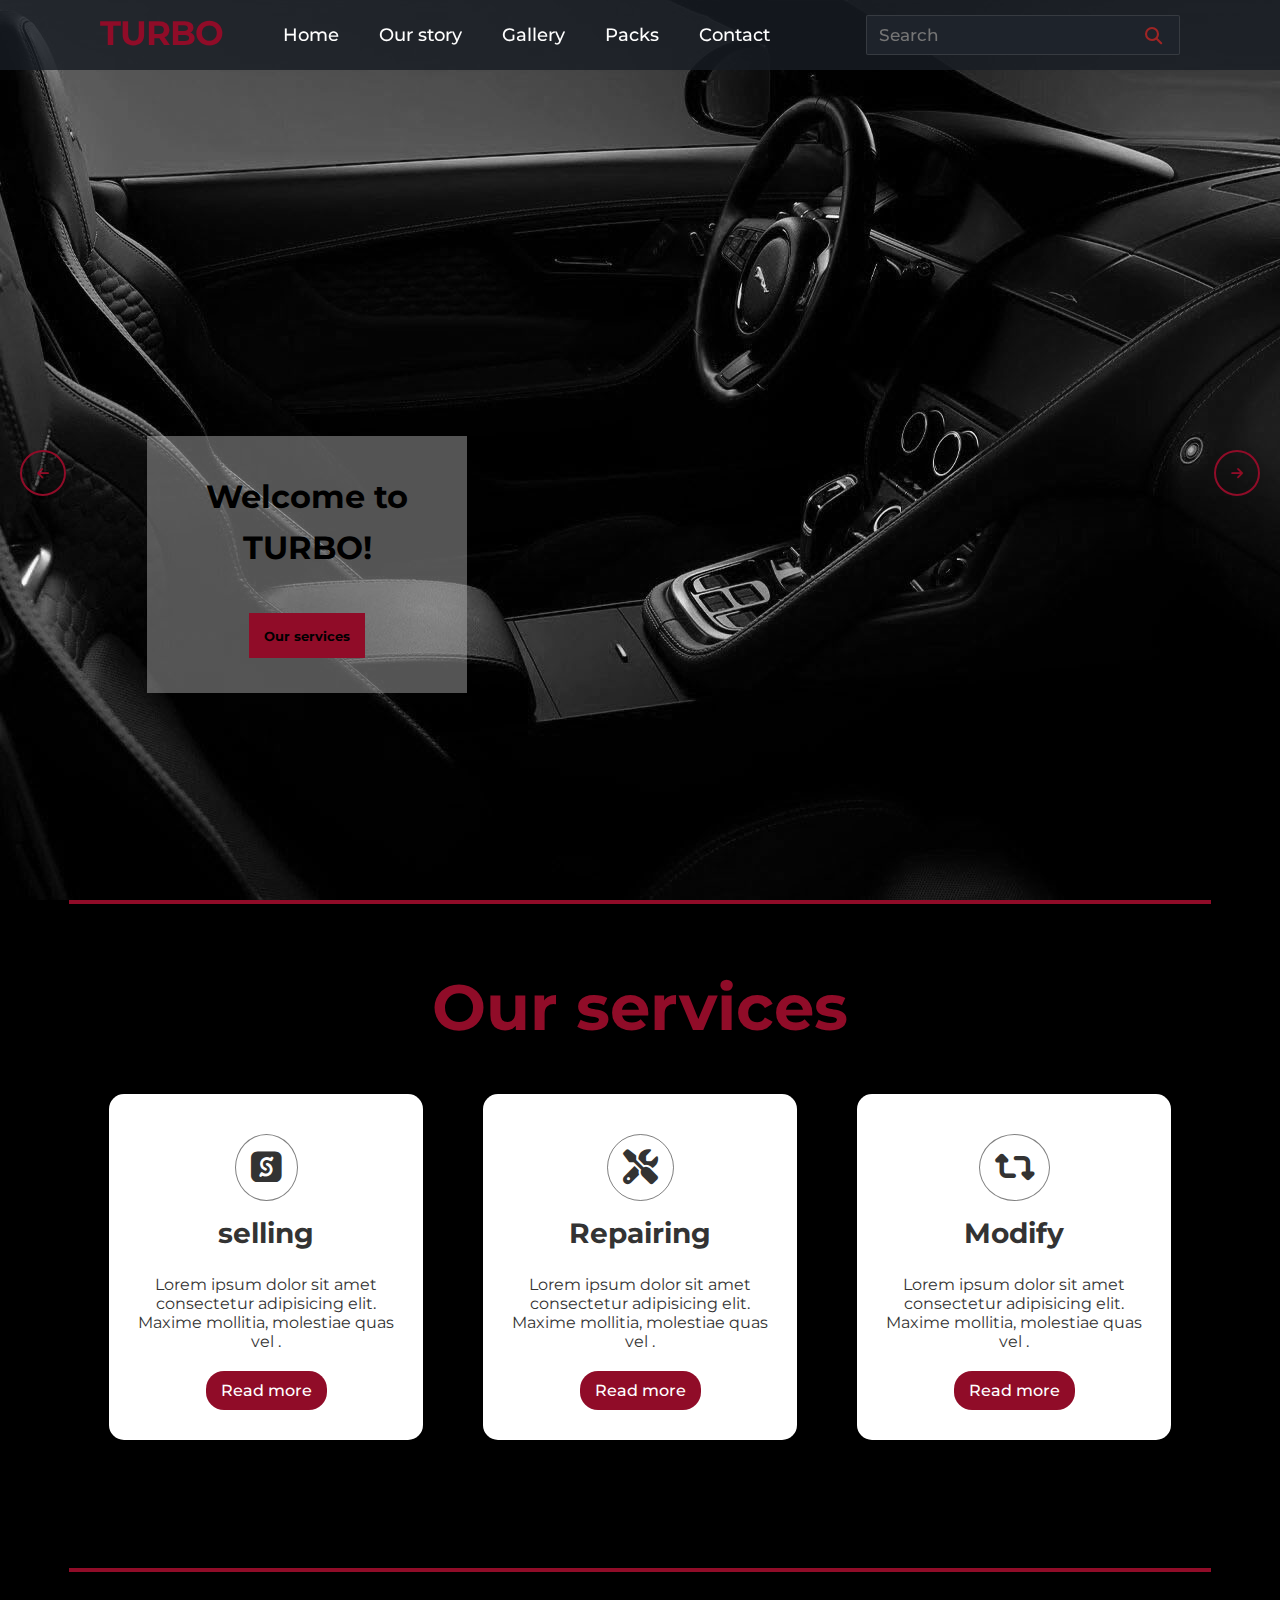
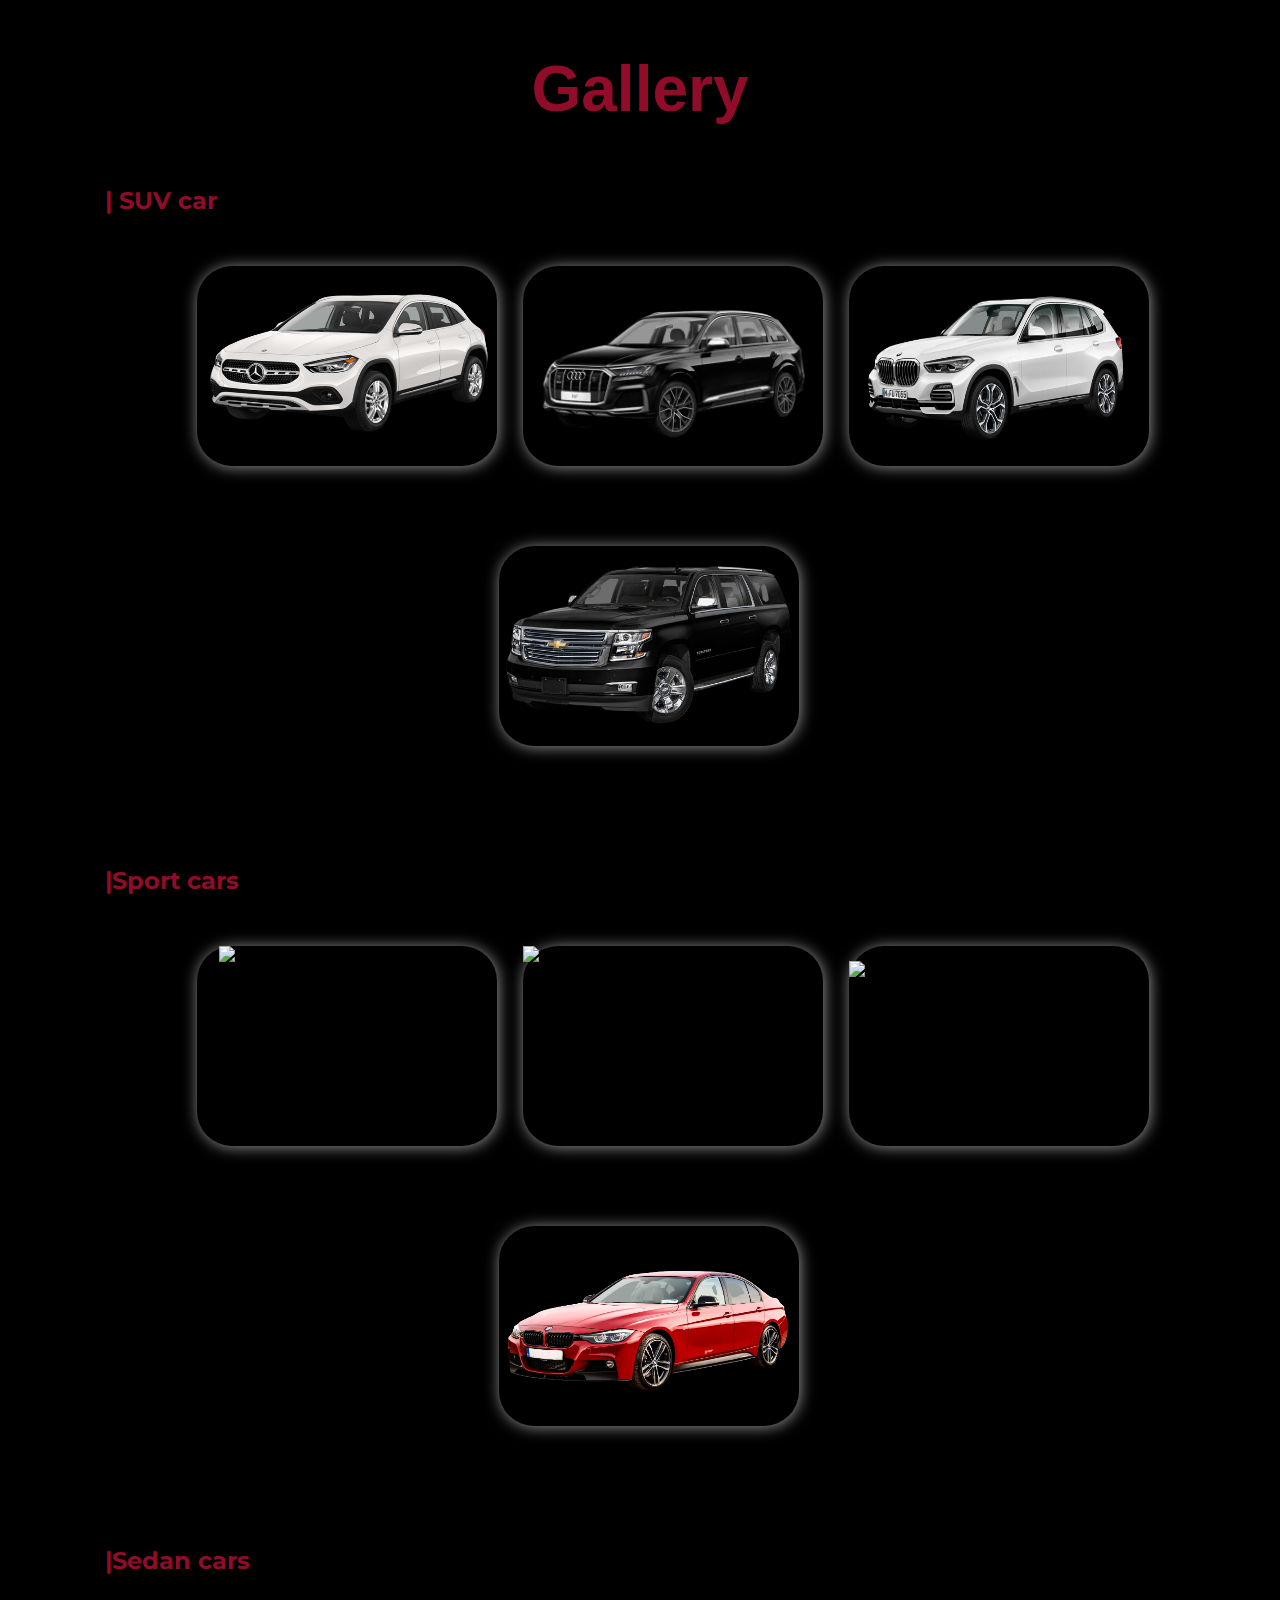
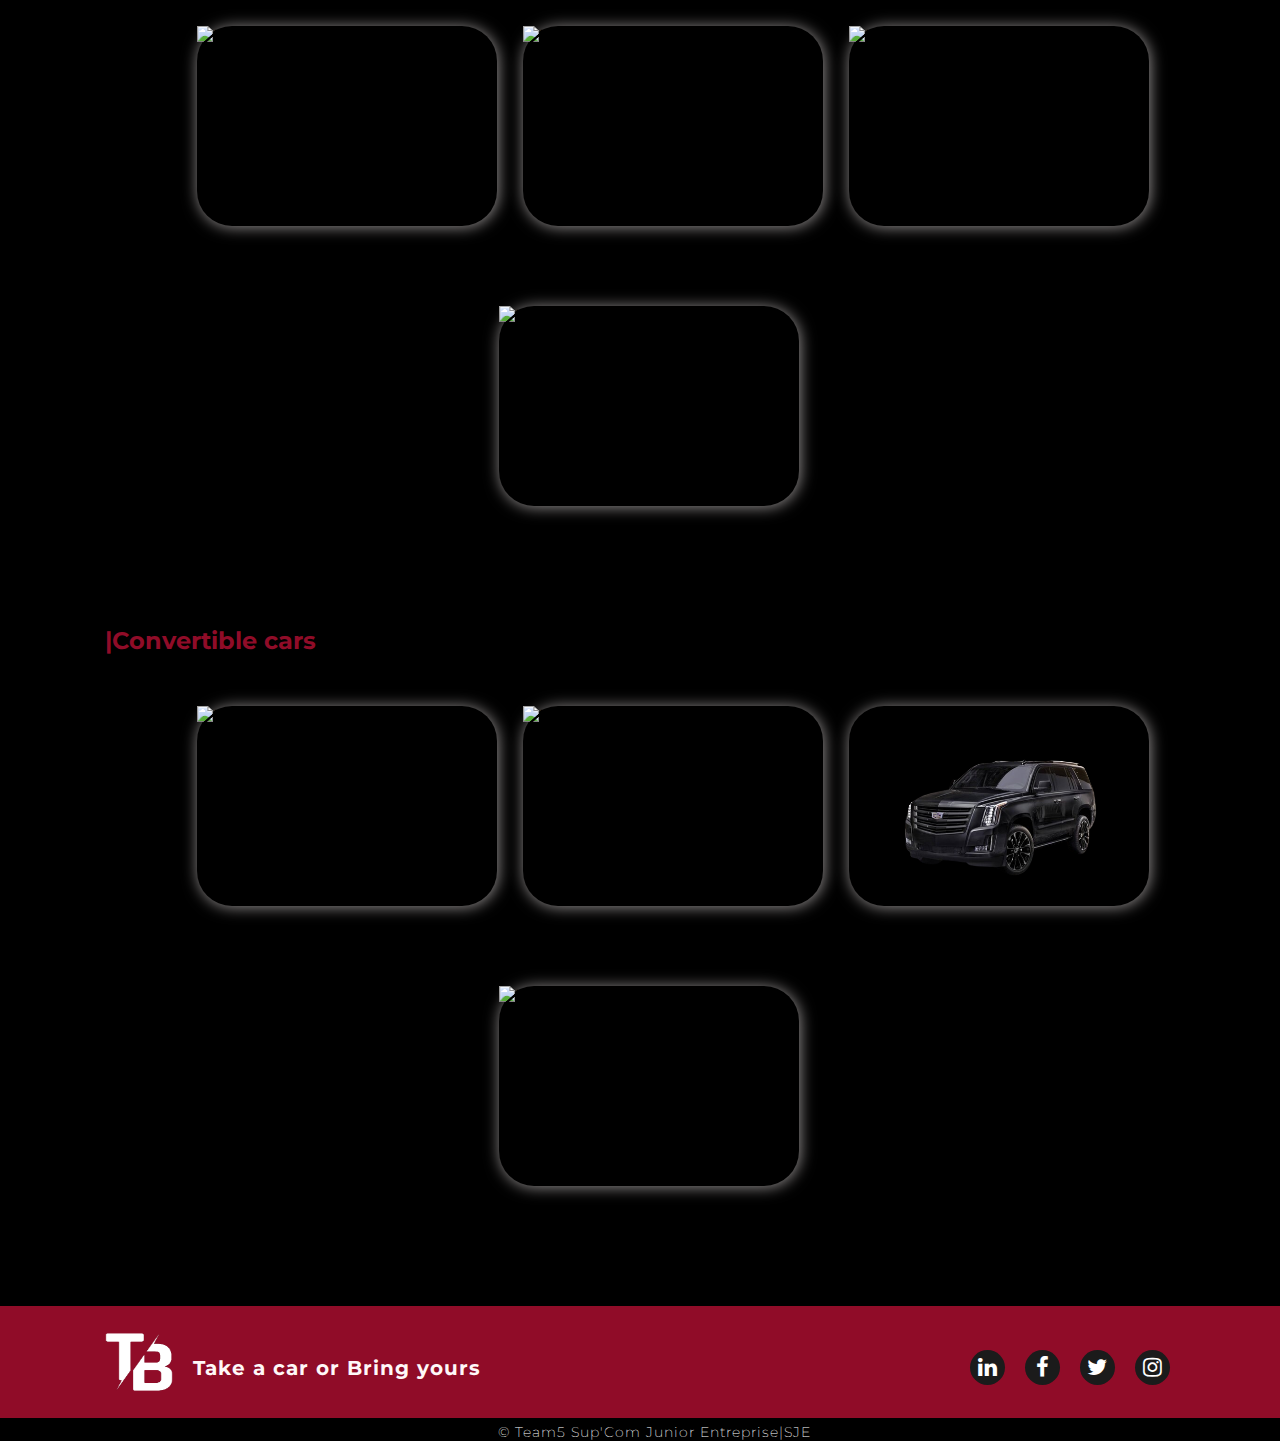
==== index.html @ 3821baed "retouches-design" ====
<!DOCTYPE html>
<html lang="en">

<head>
    <meta http-equiv="Content-Type" content="text/html; charset=windows-1252">
    <meta name="viewport" content="width=device-width, initial-scale=1.0">
    <title>TURBO</title>
    <link rel="stylesheet" href="https://cdnjs.cloudflare.com/ajax/libs/font-awesome/5.15.3/css/all.min.css">
    <link rel="stylesheet" href="assets/css/style.css">
    <link rel="stylesheet" href="//cdnjs.cloudflare.com/ajax/libs/font-awesome/6.2.1/css/all.min.css">
    <link rel="stylesheet" href="https://maxcdn.bootstrapcdn.com/font-awesome/4.5.0/css/font-awesome.min.css">
</head>

<body>
    <!-- navbar -->
    <header>
        <nav>
            <div class="menu-icon">
                <span class="fas fa-bars"></span>
            </div>
            <div class="logo">
                <h3>TURBO</h3>
            </div>
            <div class="nav-items active">
                <li><a href="#home">Home</a></li>
                <li><a href="./ourstory.html">Our story</a></li>
                <li><a href="#gallery">Gallery</a></li>
                <li><a href="./PricingPlans.html" target="_blank">Packs</a></li>
                <li><a href="./CONTACT.html" target="_blank">Contact</a></li>

            </div>
            <div class="search-icon hide">
                <span class="fas fa-search" ></span>
            </div>
            <div class="cancel-icon show">
                <span class="fas fa-times"></span>
            </div>
            <form action="file:///home/firas/Downloads/index%20(1).html#">
                <input type="search" class="search-data" placeholder="Search" required="">
                <button type="submit" class="fas fa-search"></button>
            </form>
        </nav>
    </header>
    <main>
        <!--  home page -->
        <section id="home">
            <div class="slider">
                <div class="slide current">
                    <div class="content">
                        <h1>Welcome to TURBO!</h1>
                        <button type="text" class="our-services">Our services</button>
                    </div>
                </div>

                <div class="slide current">
                    <div class="content">
                        <h1>Welcome to TURBO!</h1>
                        <button type="text" class="our-services">Our services</button>
                    </div>
                </div>
                <div class="slide current">
                    <div class="content">
                        <h1>Welcome to TURBO!</h1>
                        <button type="text" class="our-services">Our services</button>
                    </div>
                </div>
                <div class="slide current">
                    <div class="content">
                        <h1>Welcome to TURBO!</h1>
                        <a href="#our-services"><button type="text" class="our-services">Our services</button></a>
                    </div>
                </div>
            </div>
            <div class="buttons">
                <button id="prev"><i class="fas fa-arrow-left"></i></button>
                <button id="next"><i class="fas fa-arrow-right"></i></button>
            </div>
        </section>
        <hr>

        <!--------services--------->
        <section id="our-services">
            <div class="container">
                <h1 class="title-service">Our services</h1>
                <div class="content">
                    <div class="cards2">
                        <div class="card2">
                            <div class="box">
                                <i class="fa-brands fa-sellcast"></i>
                                <h2>selling</h2>
                                <p>Lorem ipsum dolor sit amet consectetur adipisicing elit. Maxime mollitia,
                                    molestiae quas vel .</p>
                                <a href="#">Read more</a>
                            </div>

                        </div>
                        <div class="card2">
                            <div class="box">
                                <i class="fa-solid fa-screwdriver-wrench"></i>
                                <h2>Repairing</h2>
                                <p>Lorem ipsum dolor sit amet consectetur adipisicing elit. Maxime mollitia,
                                    molestiae quas vel .</p>
                                <a href="#">Read more</a>
                            </div>

                        </div>

                        <div class="card2">
                            <div class="box">
                                <i class="fa-solid fa-retweet"></i>
                                <h2>Modify</h2>
                                <p>Lorem ipsum dolor sit amet consectetur adipisicing elit. Maxime mollitia,
                                    molestiae quas vel .</p>
                                <a href="#">Read more</a>
                            </div>

                        </div>
                    </div>
                </div>
            </div>
        </section>
        <hr>
        <!-- gallery -->
        <section id="gallery">
            <h1 class="title-section">Gallery</h1>
            <div class="type">
                <h2 class="title-type"><span class="ligne">|</span> SUV car</h2>
                <div class="suv">
                    <div class="card" style="margin-right: 0px;" data-aos="fade-up">
                        <figure class="card__thumb">
                            <img src="./assets/img/voiture2.png" alt="Picture by Kyle Cottrell" class="card__image">
                            <figcaption class="card__caption">
                                <h2 class="card__title">VOLVO Amk 200</h2>
                                <p class="card__snippet"> best suv car</p>
                            </figcaption>
                        </figure>
                    </div>
                    <div class="card" style="margin-right: 0px">
                        <figure class="card__thumb">
                            <img src="./assets/img/suvcar2.PNG" alt="Picture by Kyle Cottrell" class="card__image">
                            <figcaption class="card__caption">
                                <h2 class="card__title">NASA Has Found Hundreds Of Potential New Planets</h2>
                                <p class="card__snippet"></p>
                            </figcaption>
                        </figure>
                    </div>
                    <div class="card" style="margin-right: 0px">
                        <figure class="card__thumb">
                            <img src="./assets/img/car5.PNG" alt="Picture by Kyle Cottrell" class="card__image">
                            <figcaption class="card__caption">
                                <h2 class="card__title">NASA Has Found Hundreds Of Potential New Planets</h2>
                                <p class="card__snippet"></p>
                            </figcaption>
                        </figure>
                    </div>
                    <div class="card">
                        <figure class="card__thumb">
                            <img src="./assets/img/suvcar1.PNG" alt="Picture by Kyle Cottrell" class="card__image">
                            <figcaption class="card__caption">
                                <h2 class="card__title">NASA Has Found Hundreds Of Potential New Planets</h2>
                                <p class="card__snippet"></p>
                            </figcaption>
                        </figure>
                    </div>
                </div>
                <h2 class="title-type"><span>|</span>Sport cars</h2>
                <div class="sport">
                    <div class="card" style="margin-right: 0px">
                        <figure class="card__thumb">
                            <img src="./assets/img/sport1.PNG" alt="Picture by Kyle Cottrell" class="card__image" style="    padding-left: 22px;
    width: 320px;">
                            <figcaption class="card__caption1">
                                <h2 class="card__title">NASA Has Found Hundreds Of Potential New Planets</h2>
                                <p class="card__snippet"></p>
                            </figcaption>
                        </figure>
                    </div>
                    <div class="card" style="margin-right: 0px">
                        <figure class="card__thumb">
                            <img src="./assets/img/sport2.PNG" alt="Picture by Kyle Cottrell" class="card__image">
                            <figcaption class="card__caption1">
                                <h2 class="card__title">NASA Has Found Hundreds Of Potential New Planets</h2>
                                <p class="card__snippet"></p>
                            </figcaption>
                        </figure>
                    </div>
                    <div class="card" style="margin-right: 0px">
                        <figure class="card__thumb">
                            <img src="./assets/img/sport3.PNG" alt="Picture by Kyle Cottrell" class="card__image"   style="    HEIGHT: 212px;
    padding-top: 15PX;">
                            <figcaption class="card__caption1">
                                <h2 class="card__title">NASA Has Found Hundreds Of Potential New Planets</h2>
                                <p class="card__snippet"></p>
                            </figcaption>
                        </figure>
                    </div>
                    <div class="card">
                        <figure class="card__thumb">
                            <img src="./assets/img/voiture3.png" alt="Picture by Kyle Cottrell" class="card__image">
                            <figcaption class="card__caption1">
                                <h2 class="card__title">NASA Has Found Hundreds Of Potential New Planets</h2>
                                <p class="card__snippet"></p>
                            </figcaption>
                        </figure>
                    </div>
                </div>
                <h2 class="title-type"><span>|</span>Sedan cars</h2>
                <div class="sedan">
                    <div class="card" style="margin-right: 0px">
                        <figure class="card__thumb">
                            <img src="./assets/img/sedan1.PNG" alt="Picture by Kyle Cottrell" class="card__image">
                            <figcaption class="card__caption2">
                                <h2 class="card__title">NASA Has Found Hundreds Of Potential New Planets</h2>
                                <p class="card__snippet"></p>
                            </figcaption>
                        </figure>
                    </div>
                    <div class="card" style="margin-right: 0px">
                        <figure class="card__thumb">
                            <img src="./assets/img/" alt="Picture by Kyle Cottrell" class="card__image">
                            <figcaption class="card__caption2">
                                <h2 class="card__title">NASA Has Found Hundreds Of Potential New Planets</h2>
                                <p class="card__snippet"></p>
                            </figcaption>
                        </figure>
                    </div>

                    <div class="card" style="margin-right: 0px">
                        <figure class="card__thumb">
                            <img src="./assets/img/" alt="Picture by Kyle Cottrell" class="card__image">
                            <figcaption class="card__caption2">
                                <h2 class="card__title">NASA Has Found Hundreds Of Potential New Planets</h2>
                                <p class="card__snippet"></p>
                            </figcaption>
                        </figure>
                    </div>
                    <div class="card">
                        <figure class="card__thumb">
                            <img src="voiture3.png" alt="Picture by Kyle Cottrell" class="card__image">
                            <figcaption class="card__caption2">
                                <h2 class="card__title">NASA Has Found Hundreds Of Potential New Planets</h2>
                                <p class="card__snippet"></p>
                            </figcaption>
                        </figure>
                    </div>
                </div>
                <h2 class="title-type"><span>|</span>Convertible cars</h2>
                <div class="Convertible">
                    <div class="card" style="margin-right: 0px">
                        <figure class="card__thumb">
                            <img src="iris.webp" alt="Picture by Kyle Cottrell" class="card__image">
                            <figcaption class="card__caption3">
                                <h2 class="card__title">NASA Has Found Hundreds Of Potential New Planets</h2>
                                <p class="card__snippet"></p>
                            </figcaption>
                        </figure>
                    </div>
                    <div class="card" style="margin-right: 0px">
                        <figure class="card__thumb">
                            <img src="voiture1.png" alt="Picture by Kyle Cottrell" class="card__image">
                            <figcaption class="card__caption3">
                                <h2 class="card__title">NASA Has Found Hundreds Of Potential New Planets</h2>
                                <p class="card__snippet"></p>
                            </figcaption>
                        </figure>
                    </div>
                    <div class="card" style="margin-right: 0px">
                        <figure class="card__thumb">
                            <img src="voiture2.png" alt="Picture by Kyle Cottrell" class="card__image">
                            <figcaption class="card__caption3">
                                <h2 class="card__title">NASA Has Found Hundreds Of Potential New Planets</h2>
                                <p class="card__snippet"></p>
                            </figcaption>
                        </figure>
                    </div>
                    <div class="card">
                        <figure class="card__thunmb">
                            <img src="voiture3.png" alt="Picture by Kyle Cottrell" class="card__image">
                            <figcaption class="card__caption3">
                                <h2 class="card__title">NASA Has Found Hundreds Of Potential New Planets</h2>
                                <p class="card__snippet"></p>
                            </figcaption>
                        </figure>
                    </div>
                </div>
            </div>
        </section>
        <footer>
            <div class="contact-container">
                <div class="identity">
                    <img src="./assets/img/logo.png">
                    <h5 class="slogon">Take a car or Bring yours</h5>
                </div>
                <div class="social-media">
                    <div class="icon">
                        <a href="" target="_blank" class="contact-icon">
                            <i class="fa fa-linkedin"></i></a>
                    </div>
                    <div class="icon">
                        <a href="#" target="_blank" class="contact-icon">
                            <i class="fa fa-facebook"></i></a>
                    </div>
                    <div class="icon">
                        <a href="#" target="_blank" class="contact-icon"><i class="fa fa-twitter"></i></a>
                    </div>
                    <div class="icon">
                        <a href="#" target="_blank" class="contact-icon">
                            <i class="fa fa-instagram"></i></a>
                    </div>
                </div>
            </div>
            <div class="copyright">&copy; Team5 Sup'Com Junior Entreprise|SJE</div>
        </footer>



        <script>
            const menuBtn = document.querySelector(".menu-icon span");
            const searchBtn = document.querySelector(".search-icon");
            const cancelBtn = document.querySelector(".cancel-icon");
            const items = document.querySelector(".nav-items");
            const form = document.querySelector("form");
            menuBtn.onclick = () => {
                items.classList.add("active");
                menuBtn.classList.add("hide");
                searchBtn.classList.add("hide");
                cancelBtn.classList.add("show");
            }
            cancelBtn.onclick = () => {
                items.classList.remove("active");
                menuBtn.classList.remove("hide");
                searchBtn.classList.remove("hide");
                cancelBtn.classList.remove("show");
                form.classList.remove("active");
                cancelBtn.style.color = "#ff3d00";
            }
            searchBtn.onclick = () => {
                form.classList.add("active");
                searchBtn.classList.add("hide");
                cancelBtn.classList.add("show");
            }



            const slides = document.getElementsByClassName("slide");
            console.log(slides)
            const next = document.querySelector("#next");
            const prev = document.querySelector("#prev");
            const auto = true;
            const intervalTime = 4000;
            let slideInterval;

            const nextSlide = () => {
                const current = document.querySelector(".current");
                current.classList.remove("current");
                if (current.nextElementSibling) {
                    current.nextElementSibling.classList.add("current");
                } else {
                    slides[0].classList.add("current");
                }
                setTimeout(() => current.classList.remove("current"));
            };
            const prevSlide = () => {
                const current = document.querySelector(".current");
                current.classList.remove("current");
                if (current.previousElementSibling) {
                    current.previousElementSibling.classList.add("current");
                } else {
                    slides[slides.length - 1].classList.add("current");
                }
                setTimeout(() => current.classList.remove("current"));
            };

            next.addEventListener("click", e => {
                nextSlide()
            })
            prev.addEventListener("click", e => {
                prevSlide()
            })

            if (auto) {
                slideInterval = setInterval(nextSlide, intervalTime)
            }
        </script>
        <script>
            AOS.init();
        </script>



</body>

</html>
---- assets/css/style.css ----
@import url('https://fonts.googleapis.com/css?family=Montserrat:400,500,600,700&display=swap');
@import url('https://fonts.googleapis.com/css2?family=Roboto:wght@500&display=swap');

* {
    margin: 0;
    padding: 0;
    outline: none;
    box-sizing: border-box;
    font-family: 'Montserrat', sans-serif;


}

body {
    background-color: black;

}

/* navbar */
nav {
    background: #171c24d0;
    display: flex;
    align-items: center;
    justify-content: space-between;
    height: 70px;
    padding: 0 100px;
    position: fixed;
    width: 100%;
    z-index: 1;
}

nav .logo {
    color: #fff;
    font-size: 30px;
    font-weight: 600;
    letter-spacing: -1px;
}

nav .nav-items {
    display: flex;
    flex: 1;
    padding: 0 0 0 40px;
}

nav .nav-items li {
    list-style: none;
    padding: 0 20px;
}

nav .nav-items li a {
    color: #fff;
    font-size: 18px;
    font-weight: 500;
    text-decoration: none;
}

nav .nav-items li a:hover {
    color: #900c28;
}

nav form {
    display: flex;
    height: 40px;
    padding: 2px;
    background: #1e232b;
    min-width: 18%;
    border-radius: 2px;
    border: 1px solid rgba(155, 155, 155, 0.2);
}

nav form .search-data {
    width: 100%;
    height: 100%;
    padding: 0 10px;
    color:  #9f2525;
    font-size: 17px;
    border: none;
    font-weight: 500;
    background: none;
}

nav form button {
    padding: 0 15px;
    color:  #9f2525;
    font-size: 17px;
    background: #900c2900;
    border: none;
    border-radius: 2px;
    cursor: pointer;
}




nav .menu-icon,
nav .cancel-icon,
nav .search-icon {
    width: 40px;
    text-align: center;
    margin: 0 50px;
    font-size: 18px;
    color: #9f2525;
    cursor: pointer;
    display: none;
}

nav .menu-icon span,
nav .cancel-icon,
nav .search-icon {
    display: none;
}

.logo h3 {
    color: #900c28;

    margin-top: -4px;
    font-weight: bold;
    font-size: 34Px;
}

@media (max-width: 1245px) {
    nav {
        padding: 0 50px;
    }
}

@media (max-width: 1140px) {
    nav {
        padding: 0px;
    }

    nav .logo {
        flex: 2;
        text-align: center;
    }

    nav .nav-items {
        position: fixed;
        z-index: 99;
        top: 70px;
        width: 100%;
        left: -100%;
        height: 100%;
        padding: 10px 50px 0 50px;
        text-align: center;
        background: #14181f;
        display: inline-block;
        transition: left 0.3s ease;
    }

    nav .nav-items.active {
        left: 0px;
    }

    nav .nav-items li {
        line-height: 40px;
        margin: 30px 0;
    }

    nav .nav-items li a {
        font-size: 20px;
    }

    nav form {
        position: absolute;
        top: 80px;
        right: 50px;
        opacity: 0;
        pointer-events: none;
        transition: top 0.3s ease, opacity 0.1s ease;
    }

    nav form.active {
        top: 95px;
        opacity: 1;
        pointer-events: auto;
    }

    nav form:before {
        position: absolute;
        content: "";
        top: -13px;
        right: 0px;
        width: 0;
        height: 0;
        z-index: -1;
        border: 10px solid transparent;
        border-bottom-color: #1e232b;
        margin: -20px 0 0;
    }

    nav form:after {
        position: absolute;
        content: '';
        height: 60px;
        padding: 2px;
        background: #1e232b;
        border-radius: 2px;
        min-width: calc(100% + 20px);
        z-index: -2;
        left: 50%;
        top: 50%;
        transform: translate(-50%, -50%);
    }

    nav .menu-icon {
        display: block;
    }

    nav .search-icon,
    nav .menu-icon span {
        display: block;
    }

    nav .menu-icon span.hide,
    nav .search-icon.hide {
        display: none;
    }

    nav .cancel-icon.show {
        display: block;
    }
}

.content .text {
    font-size: 30px;
    font-weight: 700;
}

.space {
    margin: 10px 0;
}

nav .logo.space {
    color: #82100fc7;
    padding: 0 5px 0 0;
}

@media (max-width: 980px) {

    nav .menu-icon,
    nav .cancel-icon,
    nav .search-icon {
        margin: 0 20px;
    }

    nav form {
        right: 30px;
    }
}

@media (max-width: 350px) {

    nav .menu-icon,
    nav .cancel-icon,
    nav .search-icon {
        margin: 0 10px;
        font-size: 16px;
    }
}





/* home page */
#home {

    line-height: 1.6;
}

.slider {
    position: relative;
    overflow: hidden;
    height: 100vh;
    width: 100vw;
}

.slide {
    position: absolute;
    top: 0;
    width: 100%;
    height: 100%;
    opacity: 0;
    transition: opacity 0.4s ease-in-out;
}

.slide.current {
    opacity: 1;
}

.slide .content {
    position: absolute;
    bottom: 70px;
    left: 70px;
    width: 320px;
    background-color: #c7c7c76c;
    color: rgb(0, 0, 0);
    padding: 35px;
    overflow: hidden;
    text-align: center;
    margin-left: 77px;
    margin-bottom: 137px;

}

.our-services {
    width: 116px;
    color: black;
    background-color: #900c28;
    height: 45px;
    margin-top: 40px;
    border: none;
    font-weight: bold;
    cursor: pointer;
}

.slide.current.content {
    opacity: 1;
    transform: translateX(600px);
    transition: all 0.7s ease-in-out 0.3s;
}

.buttons button#next {
    position: absolute;
    top: 50%;
    right: 20px;
}

.buttons button#prev {
    position: absolute;
    top: 50%;
    left: 20px;
}

.buttons button {
    border: 2px solid#900c28;
    color: #900c28;
    background-color: transparent;
    cursor: pointer;
    padding: 13px 15px;
    border-radius: 50px;
    outline: none;

}

.buttons button:hover {
    background-color: #900c28;
    color: #f8f8f8;
}

@media(max-width: 500px) {
    .slide.content {
        bottom: -300px;
        left: 0;
        width: 100%;
    }

    .slide.current.content {
        transform: translateY(-300px)
    }
}

.slide:first-child {
    background: url(./../img/car3.jpg) no-repeat center center/cover;
    display: flex;
    justify-content: center;
    align-items: center;
}

.slide:nth-child(2) {
    background: url(./../img/car2.jpg) no-repeat center top/cover;
    display: flex;
    justify-content: center;
    align-items: center;
}

.slide:nth-child(3) {
    background: url(./../img/car1.jpg) no-repeat center top/cover;
    display: flex;
    justify-content: center;
    align-items: center;
}

.slide:nth-child(4) {
    background: url(./../img/car4.jpg) no-repeat center top/cover;
    display: flex;
    justify-content: center;
    align-items: center;
}

/* our services */
#our-services {
    padding: 64px 79px
}
.title-service{
    color: #900c28;
    text-align: center;
    font-size: 64PX;
    margin-bottom: 48px
       
}
.cards2 {
    display: flex;
    justify-content: space-between;
    align-items: center;
    margin-bottom: 64px
}

@media(max-width:900px) {
    .cards2 {
        display: block;
        justify-content: space-between;
        align-items: center;
        padding-top: 30px
    }

}

.card2 {

    background: #fff;
    color: #333;
    padding: 40px 12px;
    margin: 0 30px;
    text-align: center;
    cursor: pointer;
    transition: 3s;
    position: relative;
    border-radius: 15px;

}

@media(max-width:900px) {
    .card2 {
        margin: 50px 0;


    }

}

.box i {
    font-size: 35px;
    border: 1px solid rgba(0, 0, 0, 0.5);
    border-radius: 50%;
    padding: 15px;
    transition: 0.5s;
}

.box h2 {
    font-size: 28px;
    padding: 15px 0px;
}

.box p {
    margin: 10px;
    margin-bottom: 30px;
}

.box a {
    text-decoration: none;
    color: #fff;
    font-size: 16px;
    font-weight: 500;
    background: #900c28;
    padding: 10px 15px;
    border-radius: 18px;
    transition: 0.5s;
    margin: 20px 0px;
}

.box a:hover {
    background: transparent;
    border: 1px solid #333;
    transform: scale(1.1);
    background-color: #900c28;
}

.card2:hover .box i {
    background: #900c28;
    color: #fff;
    border-color: #900c28;
}

.card2:after {
    content: '';
    height: 100%;
    width: 100%;
    background: #000;
    position: absolute;
    top: 0;
    left: 0;
    z-index: -1;
    transition: 0.5s;

}

.card2:hover:after {
    transform: rotate(13deg);
    background-color: #900c28;
}
/* gallery */

.title-section {
    text-align: center;
    padding-top: 80px;
    padding-bottom: 60px;
    font-size: 64PX;
    font-family: Verdana, Geneva, Tahoma, sans-serif;
    color: #900c28;

}

.title-type {
    height: 20px;
    padding-left: 105px;
    color: #900c28;
}

.type {
    justify-content: center;
    align-items: center;
    width: 100vw;
    height: auto;
}

.suv {
    display: flex;
    flex-wrap: wrap;
    width: 100%;
    margin: 20px 20px 80px;
    justify-content: center;

}

.sport {
    display: flex;
    flex-wrap: wrap;
    justify-content: center;
    width: 100%;
    margin: 20px 20px 80px;
}

.sedan {
    display: flex;
    flex-wrap: wrap;
    justify-content: center;
    width: 100%;
    margin: 20px 20px 80px;

}

.Convertible {
    display: flex;
    flex-wrap: wrap;
    justify-content: center;
    width: 100%;
    margin: 20px 20px 80px;
}


.card {
    width: 300px;
    margin: 40px;
    height: 200px;
    background: black;

    box-shadow: 1px 1px 15px #979393;
    border-radius: 35px;
    margin-left: 26px;
    margin-right: 49px;

}

.card__caption {
    position: absolute;
    width: 300px;
    height: 200px;
    bottom: -1176px;
    text-align: center;
    background-color: #1d1717a6;
    color: white;
    padding-top: 40px;
    opacity: 0;
    border-radius: 35px;

}

.card:hover .card__caption {
    opacity: 1;
}

.card__thumb {
    width: 300px;
    height: 200Px;
}

.card__image {
    width: 300px;
    height: 200Px;
}

.card__caption1 {
    position: absolute;
    width: 300px;
    height: 200px;
    bottom: -1577px;
    text-align: center;
    background-color: #1d1717a6;
    color: white;
    padding-top: 40px;
    opacity: 0;
    border-radius: 35px;

}

.card:hover .card__caption1 {
    opacity: 1;
}

.card__caption2 {
    position: absolute;
    width: 300px;
    height: 200px;
    bottom: -1977px;
    text-align: center;
    background-color: #1d1717a6;
    color: white;
    padding-top: 40px;
    opacity: 0;
    border-radius: 35px;

}

.card:hover .card__caption2 {
    opacity: 1;
}

.card__caption3 {
    position: absolute;
    width: 300px;
    height: 200px;
    bottom: -2375px;
    text-align: center;
    background-color: #1d1717a6;
    color: white;
    padding-top: 40px;
    opacity: 0;
    border-radius: 35px;

}

.card:hover .card__caption3 {
    opacity: 1;
}

hr {

    border: 2px solid #900c28;
    margin: 0px 69px;
}

.lig {
    color: #9f2525;
}



/* footer */
@import url('https://fonts.googleapis.com/css2?family=Tajawal&display=swap');
.social-media {
    display: flex;
    justify-content: end;
    font-size: 22px;
    text-align: center;
    width: 100%;
    margin-right: 129px;
    padding: 0;
    margin-top: 29px;
}

.social-media a:hover {
    color: #900c28;
}

.icon {
    display: inline-block;
    height: 35px;
    width: 35px;
    margin: 15px 10px;
    line-height: 35px;
    border-radius: 50%;
    color: #fff;
    background-color: rgb(27, 27, 27);
    cursor: pointer;

}

.icon a {
    color: #fff;
}

footer {
    font: 200 14px 'Oswald', sans-serif;
    color: rgb(255, 248, 248);
    letter-spacing: 1px;
    text-align: center;
    margin-right: -29px
}
.contact-container {
    display: flex;
        width: 100%;
            background-color: #900c28;
}

.contact-container img {
    width: 13rem;
    height: 7rem;
    margin-left: 35px;
}
.identity {
    display: flex;
}

.slogon {
    margin-top: 50px;
    width: 289px;
    font-size: 20px;
    margin-left:-51px;
    font-weight: 100px;
}

.copyright {
    color: #fff;
    margin-top: 2px;
    padding-top: 3px;
    background-color: #000;
}
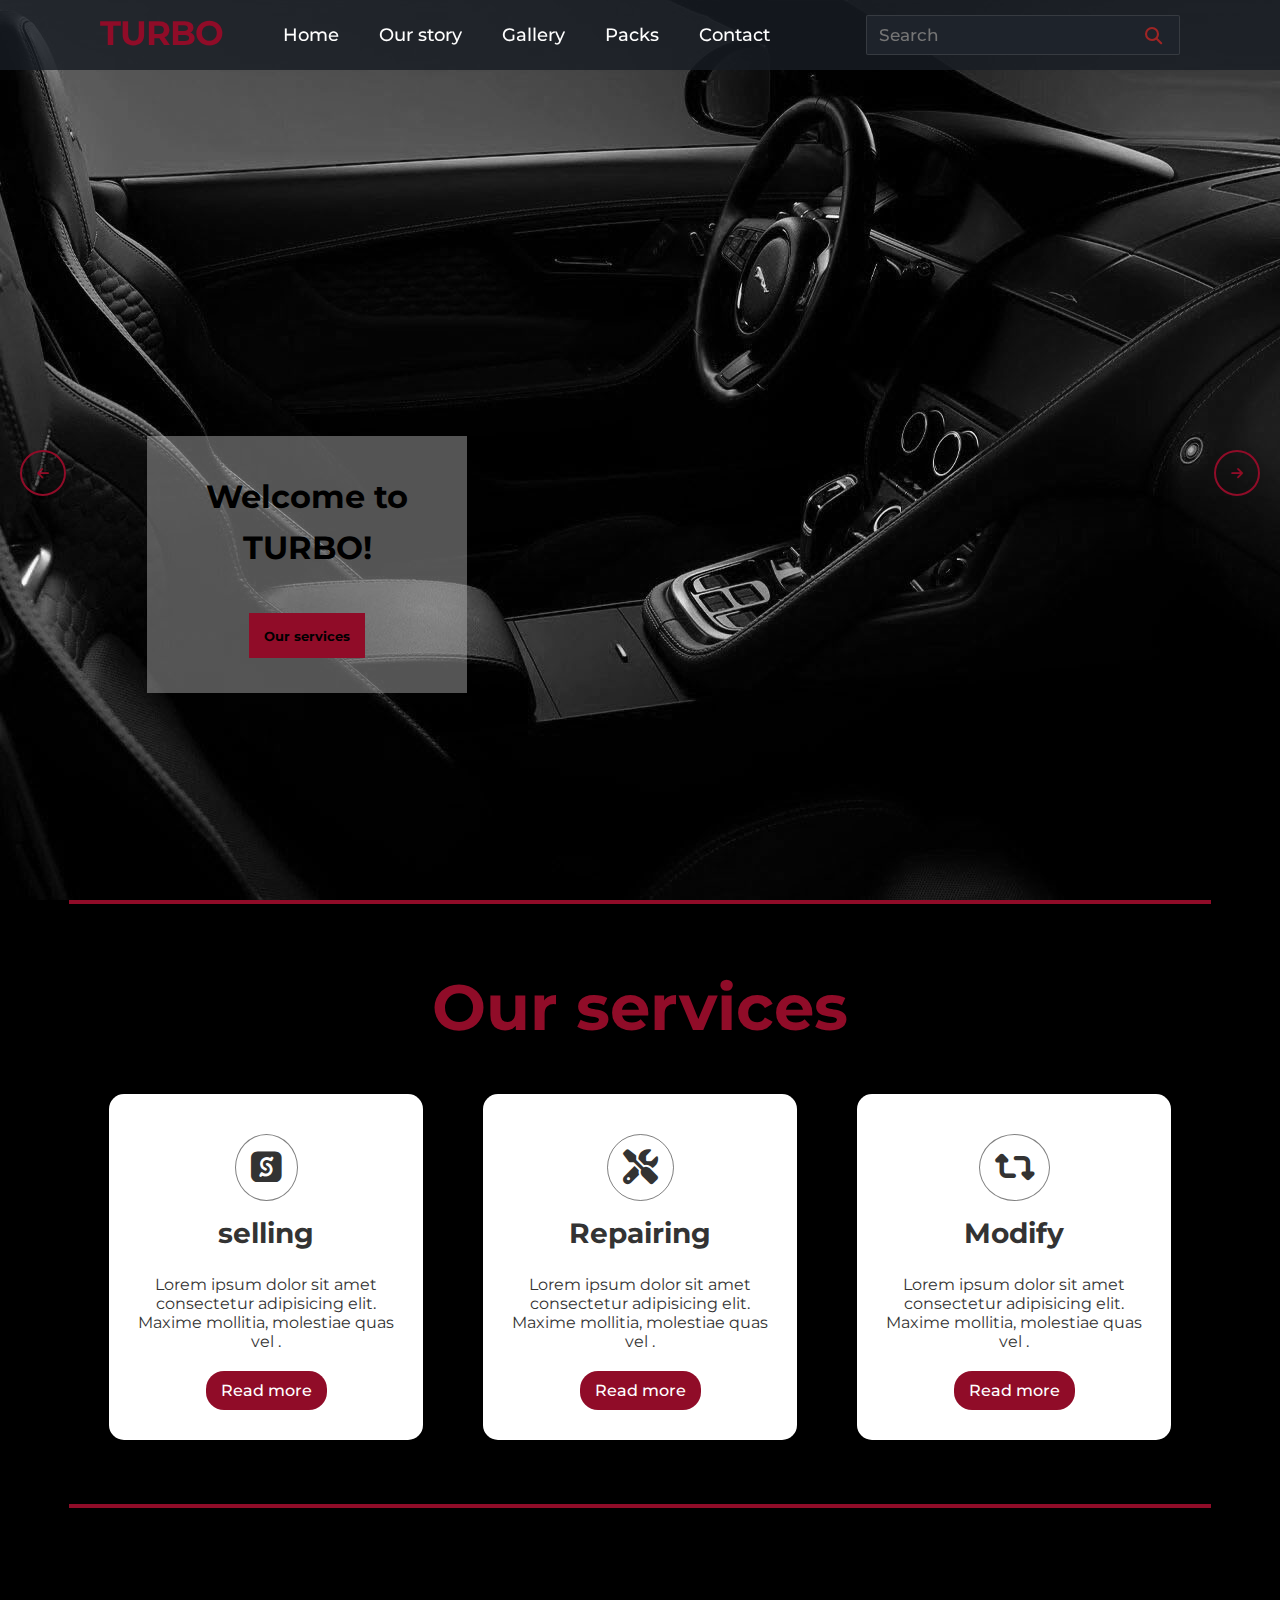
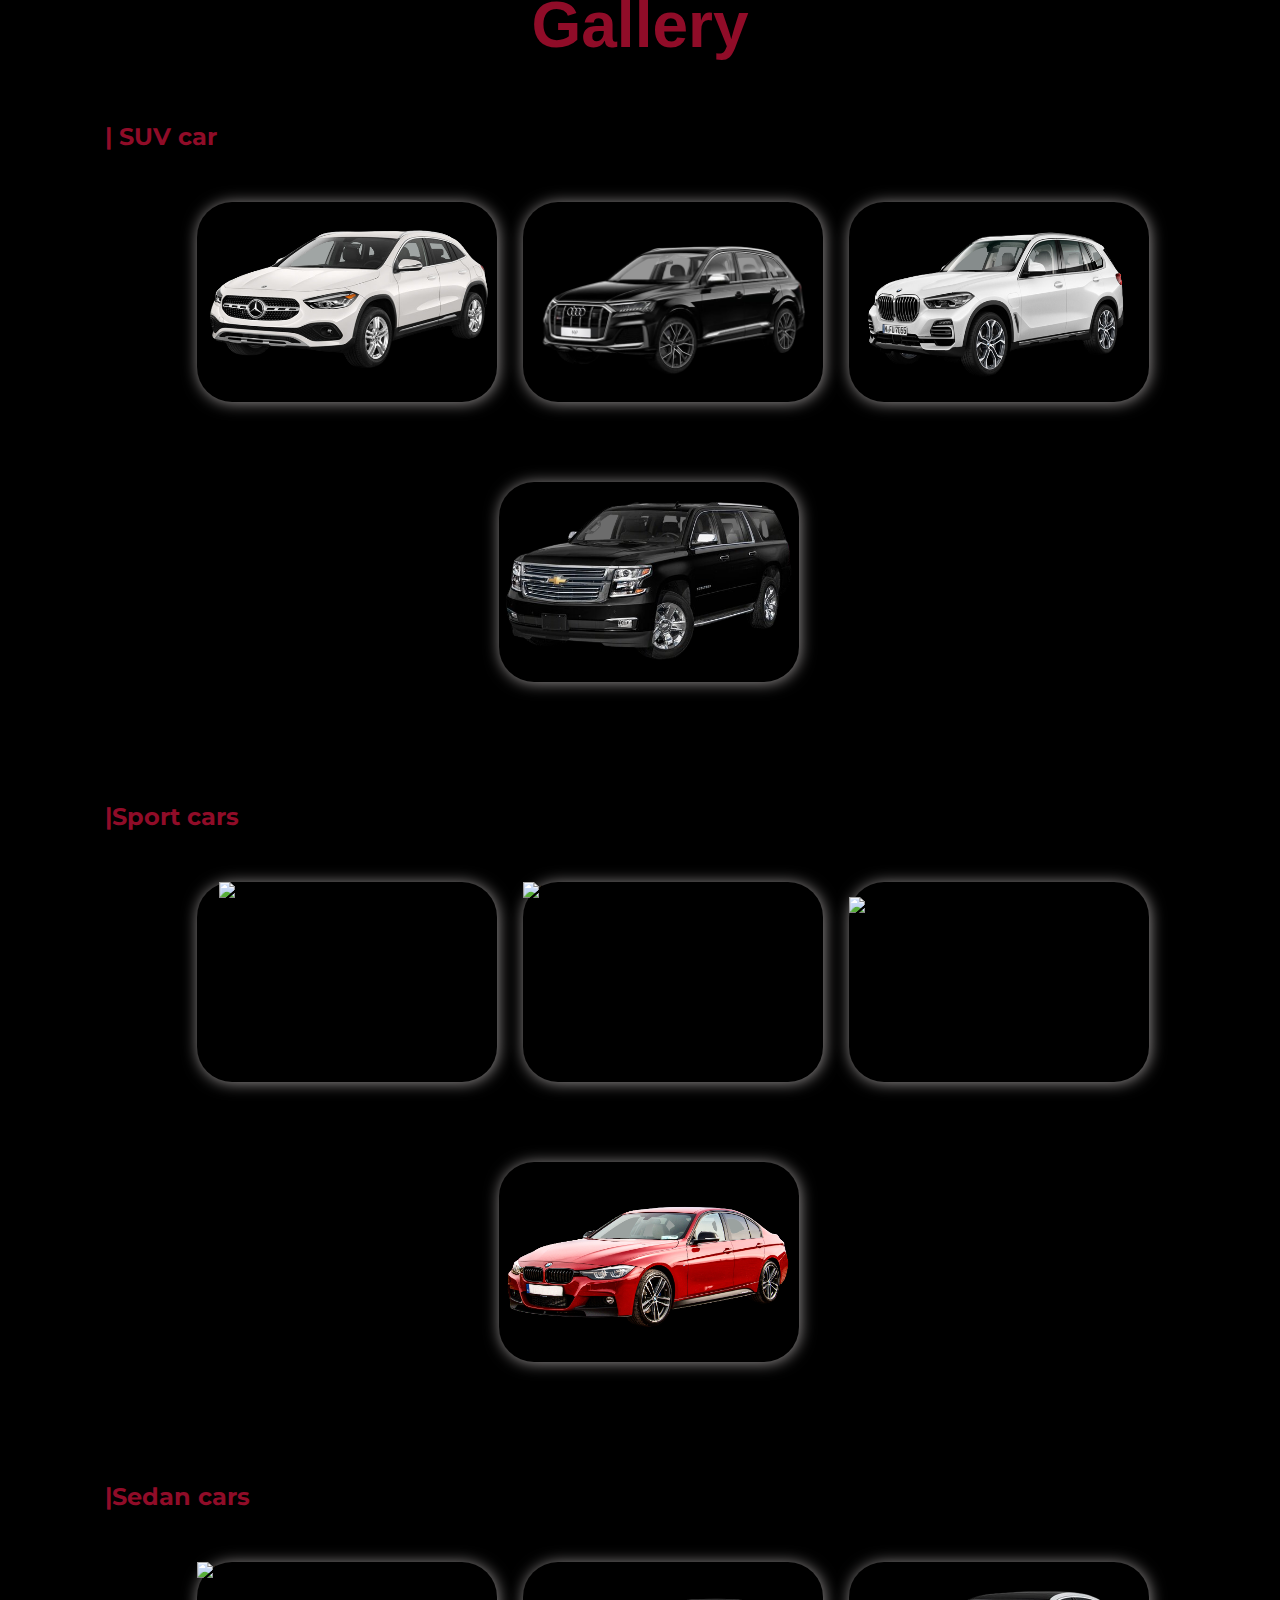
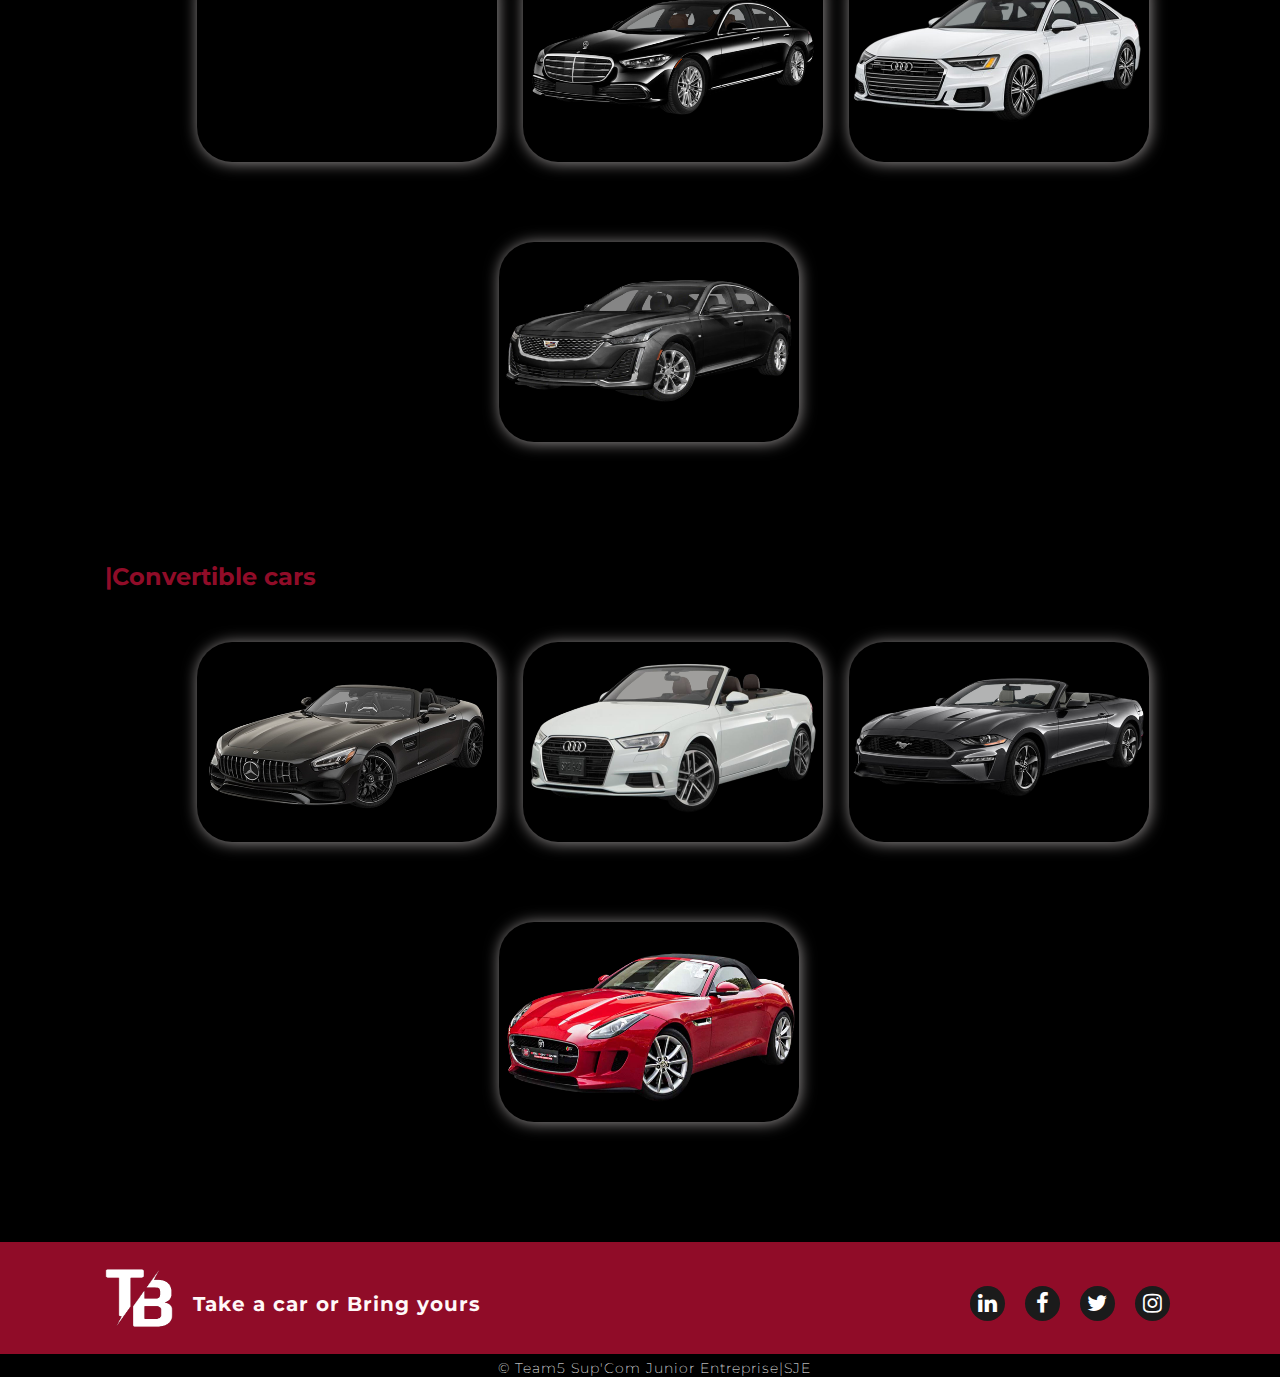
==== commit 4d075482: "imggallery" ====
--- a/index.html
+++ b/index.html
@@ -41,7 +41,6 @@
             </form>
         </nav>
     </header>
-    <main>
         <!--  home page -->
         <section id="home">
             <div class="slider">
@@ -167,8 +166,7 @@
                 <div class="sport">
                     <div class="card" style="margin-right: 0px">
                         <figure class="card__thumb">
-                            <img src="./assets/img/sport1.PNG" alt="Picture by Kyle Cottrell" class="card__image" style="    padding-left: 22px;
-    width: 320px;">
+                            <img src="./assets/img/sport1.PNG" alt="Picture by Kyle Cottrell" class="card__image" style="    padding-left: 22px;width: 320px;">
                             <figcaption class="card__caption1">
                                 <h2 class="card__title">NASA Has Found Hundreds Of Potential New Planets</h2>
                                 <p class="card__snippet"></p>
@@ -186,8 +184,7 @@
                     </div>
                     <div class="card" style="margin-right: 0px">
                         <figure class="card__thumb">
-                            <img src="./assets/img/sport3.PNG" alt="Picture by Kyle Cottrell" class="card__image"   style="    HEIGHT: 212px;
-    padding-top: 15PX;">
+                            <img src="./assets/img/sport3.PNG" alt="Picture by Kyle Cottrell" class="card__image"   style="    HEIGHT: 212px;padding-top: 15PX;">
                             <figcaption class="card__caption1">
                                 <h2 class="card__title">NASA Has Found Hundreds Of Potential New Planets</h2>
                                 <p class="card__snippet"></p>
@@ -217,7 +214,7 @@
                     </div>
                     <div class="card" style="margin-right: 0px">
                         <figure class="card__thumb">
-                            <img src="./assets/img/" alt="Picture by Kyle Cottrell" class="card__image">
+                            <img src="./assets/img/sedan2.png" alt="Picture by Kyle Cottrell" class="card__image">
                             <figcaption class="card__caption2">
                                 <h2 class="card__title">NASA Has Found Hundreds Of Potential New Planets</h2>
                                 <p class="card__snippet"></p>
@@ -227,7 +224,7 @@
 
                     <div class="card" style="margin-right: 0px">
                         <figure class="card__thumb">
-                            <img src="./assets/img/" alt="Picture by Kyle Cottrell" class="card__image">
+                            <img src="./assets/img/sedan3.png" alt="Picture by Kyle Cottrell" class="card__image" style="padding-bottom: 25px;">
                             <figcaption class="card__caption2">
                                 <h2 class="card__title">NASA Has Found Hundreds Of Potential New Planets</h2>
                                 <p class="card__snippet"></p>
@@ -236,7 +233,7 @@
                     </div>
                     <div class="card">
                         <figure class="card__thumb">
-                            <img src="voiture3.png" alt="Picture by Kyle Cottrell" class="card__image">
+                            <img src="./assets/img/sedan4.png" alt="Picture by Kyle Cottrell" class="card__image">
                             <figcaption class="card__caption2">
                                 <h2 class="card__title">NASA Has Found Hundreds Of Potential New Planets</h2>
                                 <p class="card__snippet"></p>
@@ -248,7 +245,7 @@
                 <div class="Convertible">
                     <div class="card" style="margin-right: 0px">
                         <figure class="card__thumb">
-                            <img src="iris.webp" alt="Picture by Kyle Cottrell" class="card__image">
+                            <img src="./assets/img/conv1.png" alt="Picture by Kyle Cottrell" class="card__image">
                             <figcaption class="card__caption3">
                                 <h2 class="card__title">NASA Has Found Hundreds Of Potential New Planets</h2>
                                 <p class="card__snippet"></p>
@@ -257,7 +254,7 @@
                     </div>
                     <div class="card" style="margin-right: 0px">
                         <figure class="card__thumb">
-                            <img src="voiture1.png" alt="Picture by Kyle Cottrell" class="card__image">
+                            <img src="./assets/img/conv4.png" alt="Picture by Kyle Cottrell" class="card__image">
                             <figcaption class="card__caption3">
                                 <h2 class="card__title">NASA Has Found Hundreds Of Potential New Planets</h2>
                                 <p class="card__snippet"></p>
@@ -266,7 +263,7 @@
                     </div>
                     <div class="card" style="margin-right: 0px">
                         <figure class="card__thumb">
-                            <img src="voiture2.png" alt="Picture by Kyle Cottrell" class="card__image">
+                            <img src="./assets/img/conv3.png" alt="Picture by Kyle Cottrell" class="card__image">
                             <figcaption class="card__caption3">
                                 <h2 class="card__title">NASA Has Found Hundreds Of Potential New Planets</h2>
                                 <p class="card__snippet"></p>
@@ -275,7 +272,7 @@
                     </div>
                     <div class="card">
                         <figure class="card__thunmb">
-                            <img src="voiture3.png" alt="Picture by Kyle Cottrell" class="card__image">
+                            <img src="./assets/img/conv2.png" alt="Picture by Kyle Cottrell" class="card__image">
                             <figcaption class="card__caption3">
                                 <h2 class="card__title">NASA Has Found Hundreds Of Potential New Planets</h2>
                                 <p class="card__snippet"></p>
--- a/assets/css/style.css
+++ b/assets/css/style.css
@@ -7,6 +7,7 @@
     outline: none;
     box-sizing: border-box;
     font-family: 'Montserrat', sans-serif;
+    scroll-behavior: smooth;
 
 
 }
@@ -389,22 +390,191 @@
     align-items: center;
 }
 
+
+/* gallery */
+
+.title-section {
+    text-align: center;
+    padding-top: 80px;
+    padding-bottom: 60px;
+    font-size: 64PX;
+    font-family: Verdana, Geneva, Tahoma, sans-serif;
+    color: #900c28;
+
+}
+
+.title-type {
+    height: 20px;
+    padding-left: 105px;
+    color: #900c28;
+}
+
+.type {
+    justify-content: center;
+    align-items: center;
+    width: 100vw;
+    height: auto;
+}
+
+.suv {
+    display: flex;
+    flex-wrap: wrap;
+    width: 100%;
+    margin: 20px 20px 80px;
+    justify-content: center;
+
+}
+
+.sport {
+    display: flex;
+    flex-wrap: wrap;
+    justify-content: center;
+    width: 100%;
+    margin: 20px 20px 80px;
+}
+
+.sedan {
+    display: flex;
+    flex-wrap: wrap;
+    justify-content: center;
+    width: 100%;
+    margin: 20px 20px 80px;
+
+}
+
+.Convertible {
+    display: flex;
+    flex-wrap: wrap;
+    justify-content: center;
+    width: 100%;
+    margin: 20px 20px 80px;
+}
+
+
+.card {
+    width: 300px;
+    margin: 40px;
+    height: 200px;
+    background: black;
+
+    box-shadow: 1px 1px 15px #979393;
+    border-radius: 35px;
+    margin-left: 26px;
+    margin-right: 49px;
+
+}
+
+.card__caption {
+    position: absolute;
+    width: 300px;
+    height: 200px;
+    bottom: -1176px;
+    text-align: center;
+    background-color: #1d1717a6;
+    color: white;
+    padding-top: 40px;
+    opacity: 0;
+    border-radius: 35px;
+
+}
+
+.card:hover .card__caption {
+    opacity: 1;
+}
+
+.card__thumb {
+    width: 300px;
+    height: 200Px;
+}
+
+.card__image {
+    width: 300px;
+    height: 200Px;
+}
+
+.card__caption1 {
+    position: absolute;
+    width: 300px;
+    height: 200px;
+    bottom: -1577px;
+    text-align: center;
+    background-color: #1d1717a6;
+    color: white;
+    padding-top: 40px;
+    opacity: 0;
+    border-radius: 35px;
+
+}
+
+.card:hover .card__caption1 {
+    opacity: 1;
+}
+
+.card__caption2 {
+    position: absolute;
+    width: 300px;
+    height: 200px;
+    bottom: -1977px;
+    text-align: center;
+    background-color: #1d1717a6;
+    color: white;
+    padding-top: 40px;
+    opacity: 0;
+    border-radius: 35px;
+
+}
+
+.card:hover .card__caption2 {
+    opacity: 1;
+}
+
+.card__caption3 {
+    position: absolute;
+    width: 300px;
+    height: 200px;
+    bottom: -2375px;
+    text-align: center;
+    background-color: #1d1717a6;
+    color: white;
+    padding-top: 40px;
+    opacity: 0;
+    border-radius: 35px;
+
+}
+
+.card:hover .card__caption3 {
+    opacity: 1;
+}
+
+hr {
+
+    border: 2px solid #900c28;
+    margin: 0px 69px;
+}
+
+.lig {
+    color: #9f2525;
+}
+
 /* our services */
 #our-services {
     padding: 64px 79px
 }
-.title-service{
+
+.title-service {
     color: #900c28;
     text-align: center;
     font-size: 64PX;
     margin-bottom: 48px
-       
-}
+}
+
 .cards2 {
     display: flex;
     justify-content: space-between;
     align-items: center;
-    margin-bottom: 64px
+
+
+
 }
 
 @media(max-width:900px) {
@@ -500,172 +670,6 @@
     transform: rotate(13deg);
     background-color: #900c28;
 }
-/* gallery */
-
-.title-section {
-    text-align: center;
-    padding-top: 80px;
-    padding-bottom: 60px;
-    font-size: 64PX;
-    font-family: Verdana, Geneva, Tahoma, sans-serif;
-    color: #900c28;
-
-}
-
-.title-type {
-    height: 20px;
-    padding-left: 105px;
-    color: #900c28;
-}
-
-.type {
-    justify-content: center;
-    align-items: center;
-    width: 100vw;
-    height: auto;
-}
-
-.suv {
-    display: flex;
-    flex-wrap: wrap;
-    width: 100%;
-    margin: 20px 20px 80px;
-    justify-content: center;
-
-}
-
-.sport {
-    display: flex;
-    flex-wrap: wrap;
-    justify-content: center;
-    width: 100%;
-    margin: 20px 20px 80px;
-}
-
-.sedan {
-    display: flex;
-    flex-wrap: wrap;
-    justify-content: center;
-    width: 100%;
-    margin: 20px 20px 80px;
-
-}
-
-.Convertible {
-    display: flex;
-    flex-wrap: wrap;
-    justify-content: center;
-    width: 100%;
-    margin: 20px 20px 80px;
-}
-
-
-.card {
-    width: 300px;
-    margin: 40px;
-    height: 200px;
-    background: black;
-
-    box-shadow: 1px 1px 15px #979393;
-    border-radius: 35px;
-    margin-left: 26px;
-    margin-right: 49px;
-
-}
-
-.card__caption {
-    position: absolute;
-    width: 300px;
-    height: 200px;
-    bottom: -1176px;
-    text-align: center;
-    background-color: #1d1717a6;
-    color: white;
-    padding-top: 40px;
-    opacity: 0;
-    border-radius: 35px;
-
-}
-
-.card:hover .card__caption {
-    opacity: 1;
-}
-
-.card__thumb {
-    width: 300px;
-    height: 200Px;
-}
-
-.card__image {
-    width: 300px;
-    height: 200Px;
-}
-
-.card__caption1 {
-    position: absolute;
-    width: 300px;
-    height: 200px;
-    bottom: -1577px;
-    text-align: center;
-    background-color: #1d1717a6;
-    color: white;
-    padding-top: 40px;
-    opacity: 0;
-    border-radius: 35px;
-
-}
-
-.card:hover .card__caption1 {
-    opacity: 1;
-}
-
-.card__caption2 {
-    position: absolute;
-    width: 300px;
-    height: 200px;
-    bottom: -1977px;
-    text-align: center;
-    background-color: #1d1717a6;
-    color: white;
-    padding-top: 40px;
-    opacity: 0;
-    border-radius: 35px;
-
-}
-
-.card:hover .card__caption2 {
-    opacity: 1;
-}
-
-.card__caption3 {
-    position: absolute;
-    width: 300px;
-    height: 200px;
-    bottom: -2375px;
-    text-align: center;
-    background-color: #1d1717a6;
-    color: white;
-    padding-top: 40px;
-    opacity: 0;
-    border-radius: 35px;
-
-}
-
-.card:hover .card__caption3 {
-    opacity: 1;
-}
-
-hr {
-
-    border: 2px solid #900c28;
-    margin: 0px 69px;
-}
-
-.lig {
-    color: #9f2525;
-}
-
-
 
 /* footer */
 @import url('https://fonts.googleapis.com/css2?family=Tajawal&display=swap');
@@ -727,7 +731,7 @@
     margin-top: 50px;
     width: 289px;
     font-size: 20px;
-    margin-left:-51px;
+    margin-left: -51px;
     font-weight: 100px;
 }
 
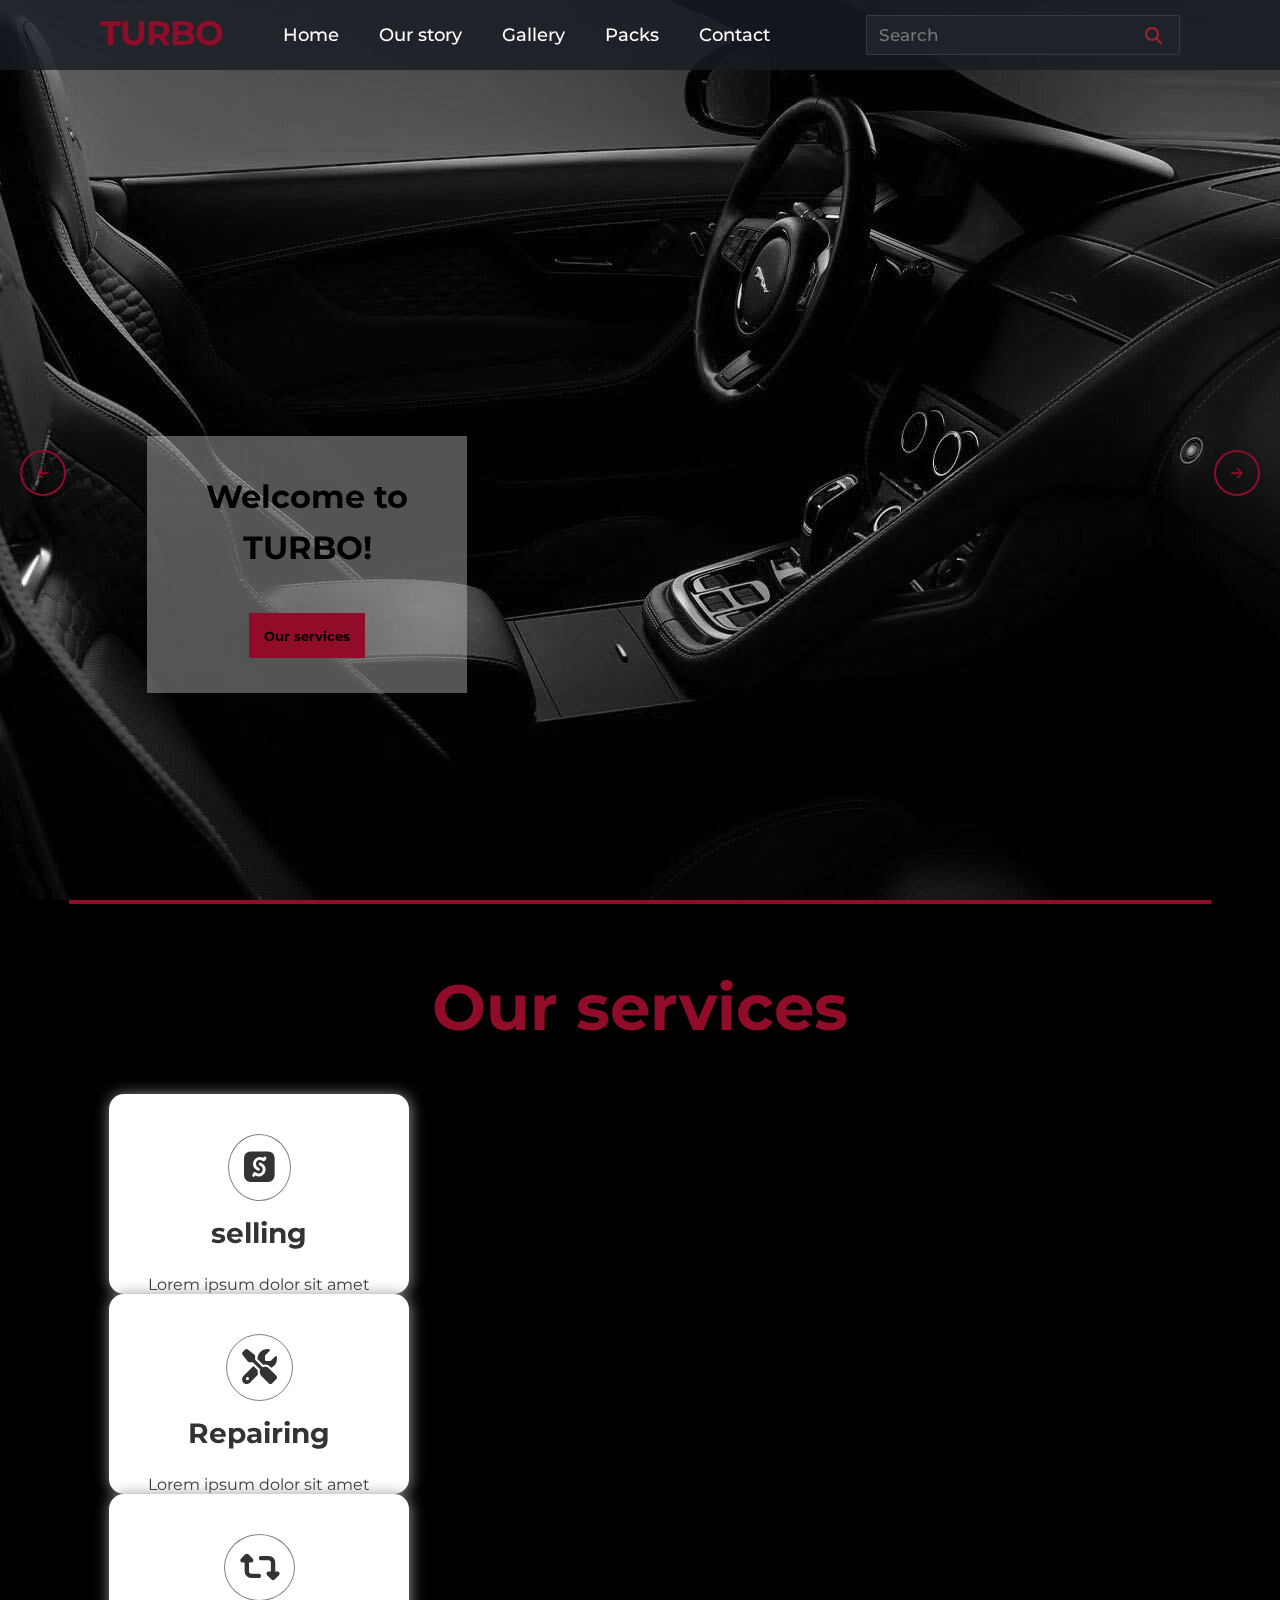
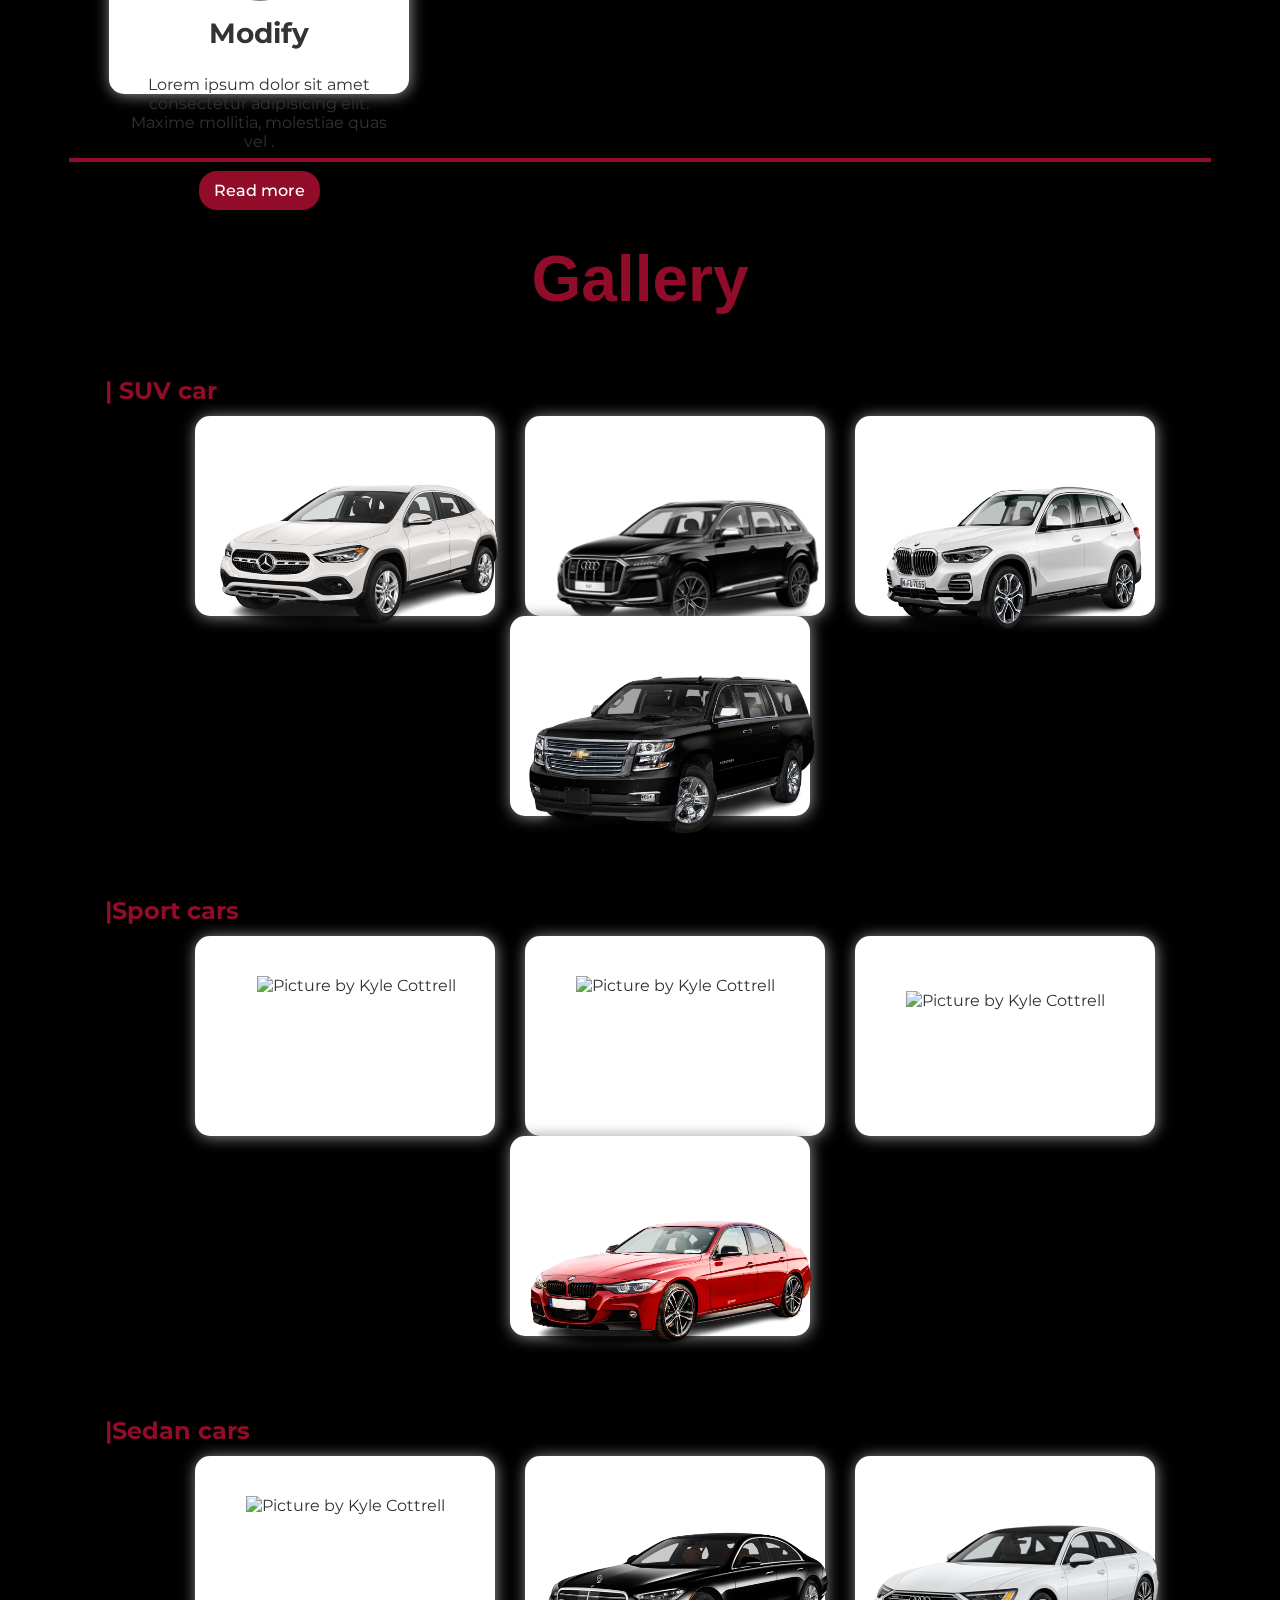
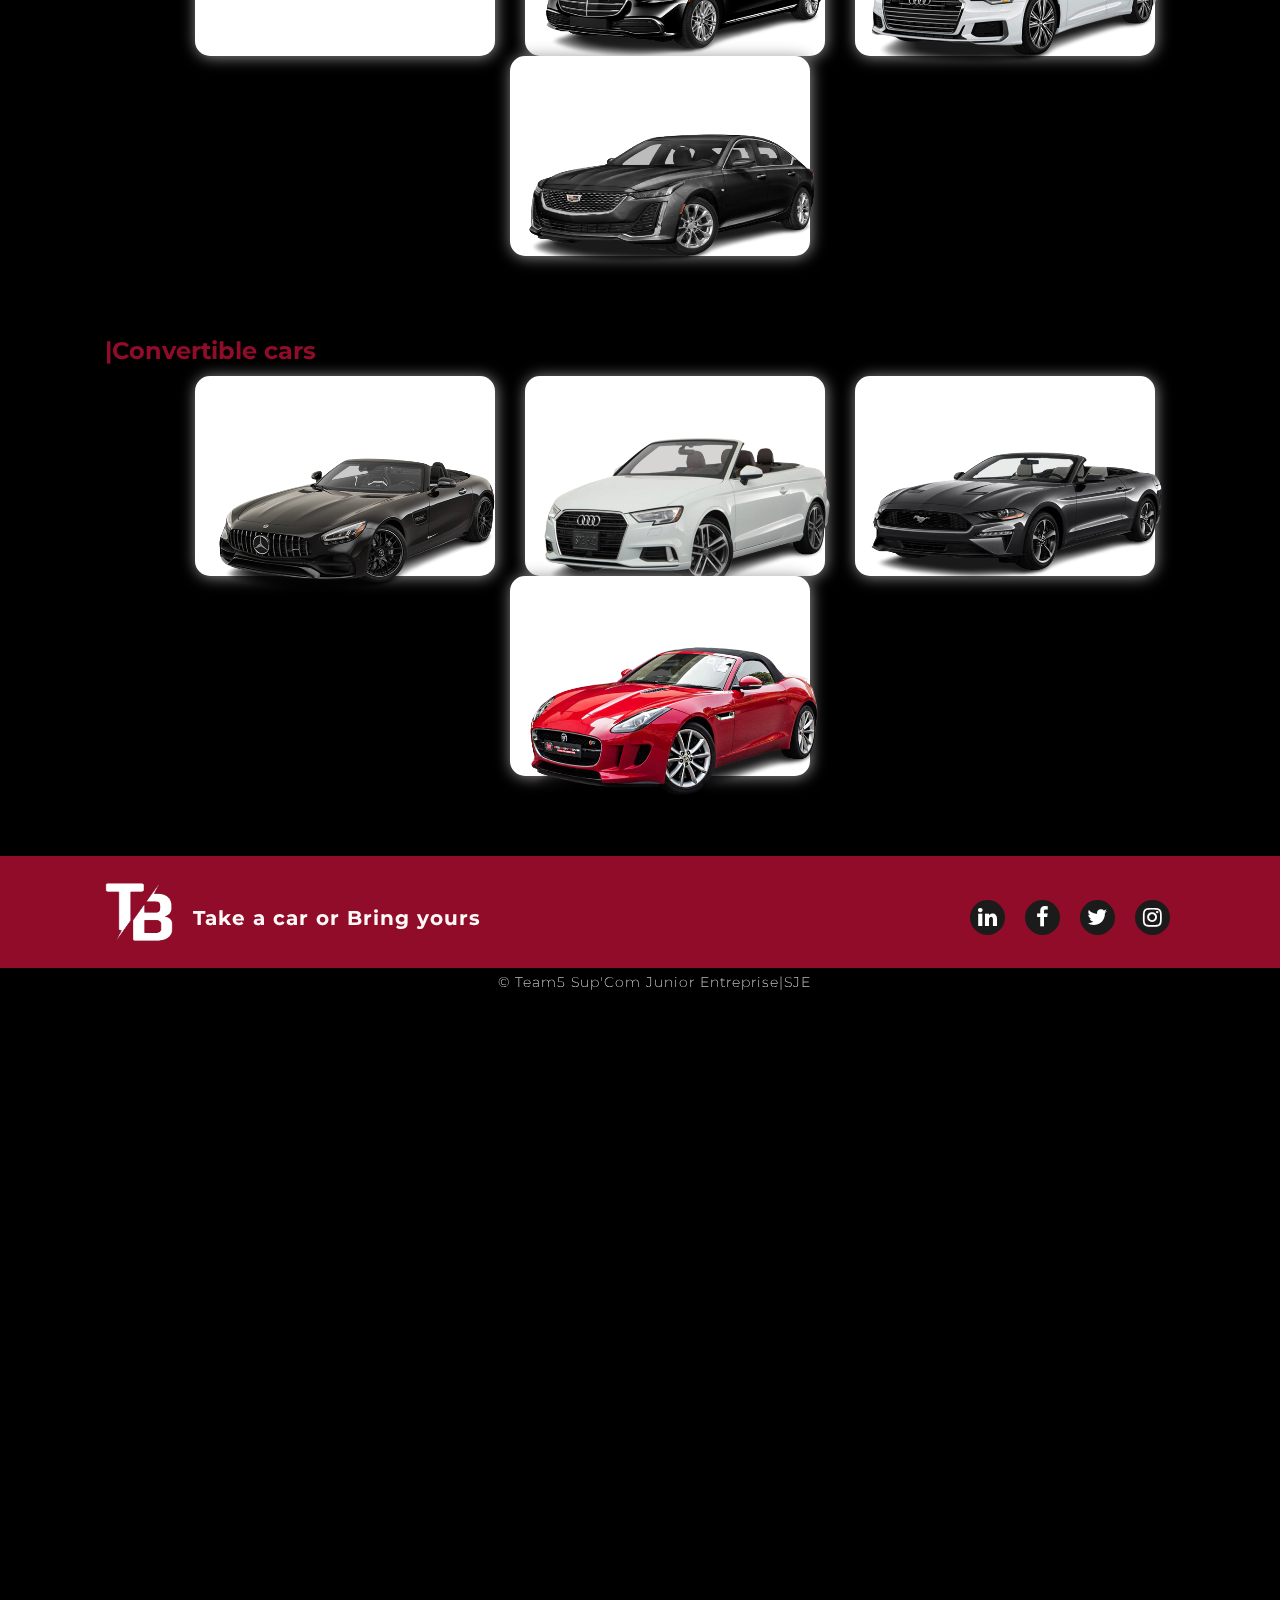
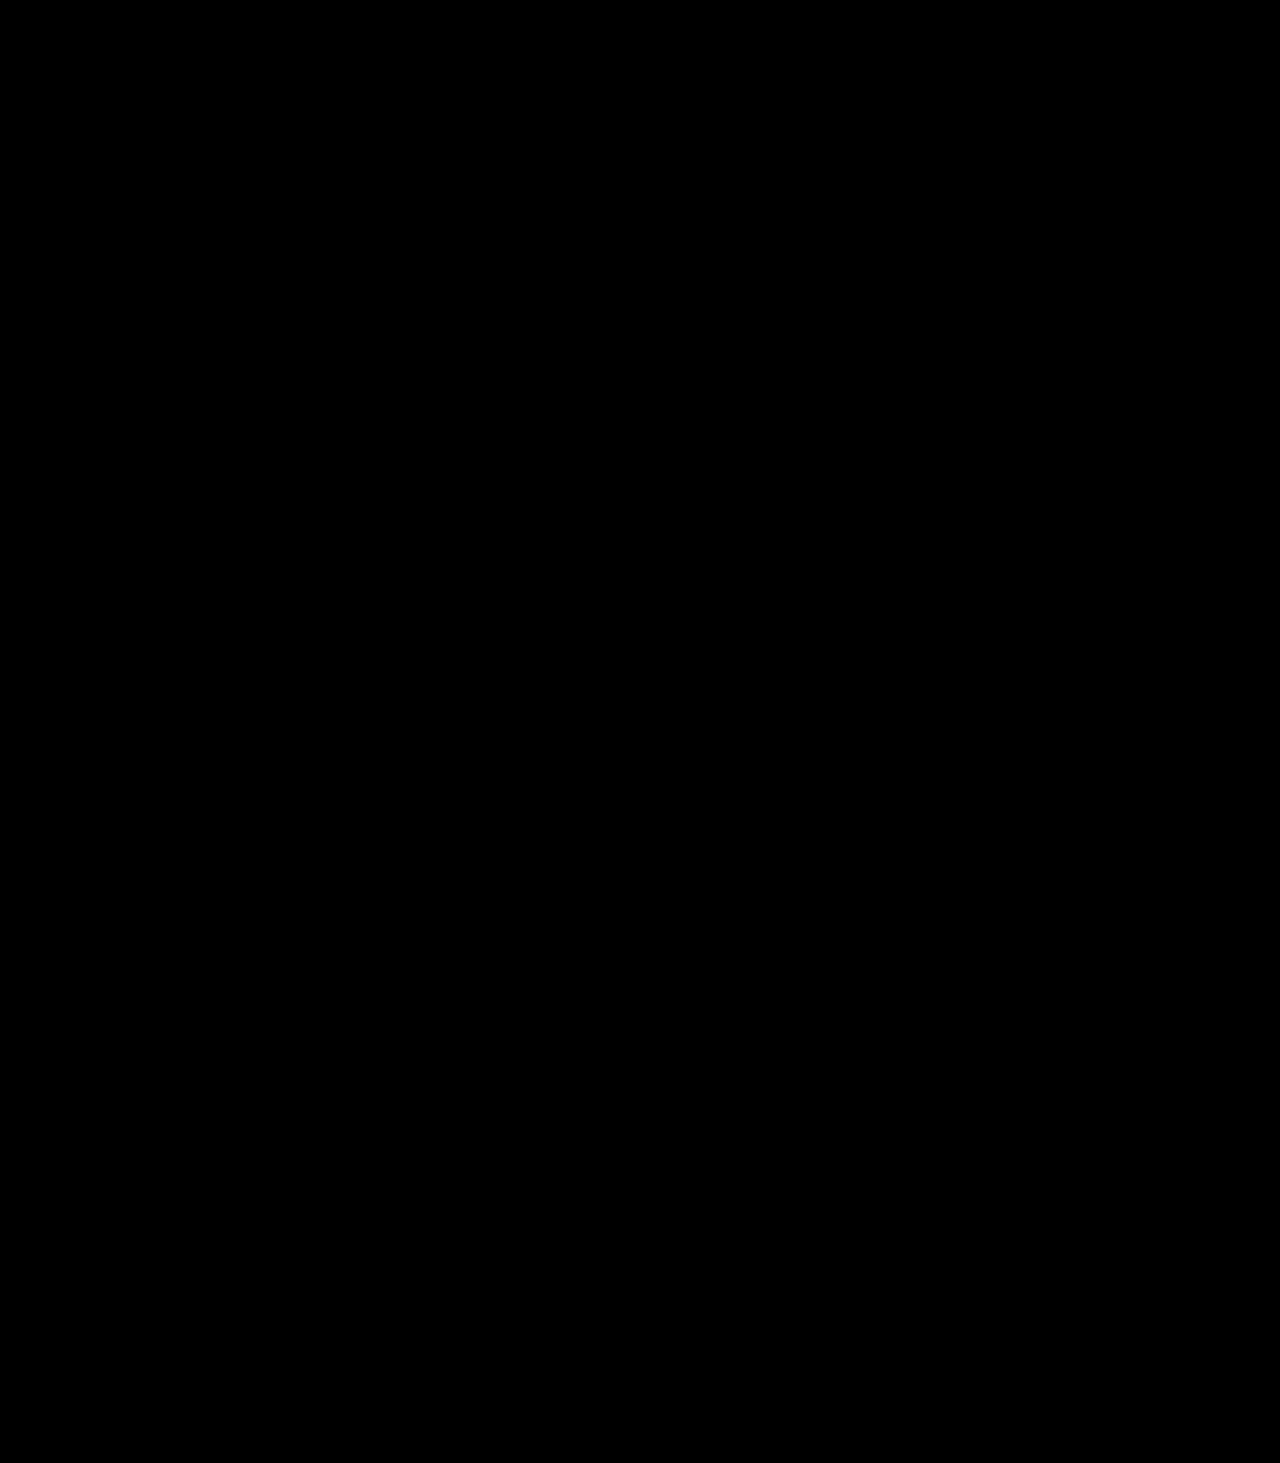
==== commit 7abd8dcf: "retouchescodes" ====
--- a/index.html
+++ b/index.html
@@ -1,6 +1,5 @@
 <!DOCTYPE html>
 <html lang="en">
-
 <head>
     <meta http-equiv="Content-Type" content="text/html; charset=windows-1252">
     <meta name="viewport" content="width=device-width, initial-scale=1.0">
@@ -10,7 +9,6 @@
     <link rel="stylesheet" href="//cdnjs.cloudflare.com/ajax/libs/font-awesome/6.2.1/css/all.min.css">
     <link rel="stylesheet" href="https://maxcdn.bootstrapcdn.com/font-awesome/4.5.0/css/font-awesome.min.css">
 </head>
-
 <body>
     <!-- navbar -->
     <header>
@@ -25,366 +23,357 @@
                 <li><a href="#home">Home</a></li>
                 <li><a href="./ourstory.html">Our story</a></li>
                 <li><a href="#gallery">Gallery</a></li>
-                <li><a href="./PricingPlans.html" target="_blank">Packs</a></li>
-                <li><a href="./CONTACT.html" target="_blank">Contact</a></li>
-
+                <li><a href="./PricingPlans.html">Packs</a></li>
+                <li><a href="./CONTACT.html">Contact</a></li>
             </div>
             <div class="search-icon hide">
-                <span class="fas fa-search" ></span>
+                <span class="fas fa-search"></span>
             </div>
             <div class="cancel-icon show">
                 <span class="fas fa-times"></span>
             </div>
-            <form action="file:///home/firas/Downloads/index%20(1).html#">
+            <form >
                 <input type="search" class="search-data" placeholder="Search" required="">
                 <button type="submit" class="fas fa-search"></button>
             </form>
         </nav>
     </header>
-        <!--  home page -->
-        <section id="home">
-            <div class="slider">
-                <div class="slide current">
-                    <div class="content">
-                        <h1>Welcome to TURBO!</h1>
-                        <button type="text" class="our-services">Our services</button>
-                    </div>
-                </div>
-
-                <div class="slide current">
-                    <div class="content">
-                        <h1>Welcome to TURBO!</h1>
-                        <button type="text" class="our-services">Our services</button>
-                    </div>
-                </div>
-                <div class="slide current">
-                    <div class="content">
-                        <h1>Welcome to TURBO!</h1>
-                        <button type="text" class="our-services">Our services</button>
-                    </div>
-                </div>
-                <div class="slide current">
-                    <div class="content">
-                        <h1>Welcome to TURBO!</h1>
-                        <a href="#our-services"><button type="text" class="our-services">Our services</button></a>
-                    </div>
-                </div>
-            </div>
-            <div class="buttons">
-                <button id="prev"><i class="fas fa-arrow-left"></i></button>
-                <button id="next"><i class="fas fa-arrow-right"></i></button>
-            </div>
-        </section>
-        <hr>
-
-        <!--------services--------->
-        <section id="our-services">
-            <div class="container">
-                <h1 class="title-service">Our services</h1>
+    <!--  HOME PAGE -->
+    <!-- HOME -->
+    <section id="home">
+        <div class="slider">
+            <div class="slide current">
                 <div class="content">
-                    <div class="cards2">
-                        <div class="card2">
-                            <div class="box">
-                                <i class="fa-brands fa-sellcast"></i>
-                                <h2>selling</h2>
-                                <p>Lorem ipsum dolor sit amet consectetur adipisicing elit. Maxime mollitia,
-                                    molestiae quas vel .</p>
-                                <a href="#">Read more</a>
-                            </div>
-
-                        </div>
-                        <div class="card2">
-                            <div class="box">
-                                <i class="fa-solid fa-screwdriver-wrench"></i>
-                                <h2>Repairing</h2>
-                                <p>Lorem ipsum dolor sit amet consectetur adipisicing elit. Maxime mollitia,
-                                    molestiae quas vel .</p>
-                                <a href="#">Read more</a>
-                            </div>
-
-                        </div>
-
-                        <div class="card2">
-                            <div class="box">
-                                <i class="fa-solid fa-retweet"></i>
-                                <h2>Modify</h2>
-                                <p>Lorem ipsum dolor sit amet consectetur adipisicing elit. Maxime mollitia,
-                                    molestiae quas vel .</p>
-                                <a href="#">Read more</a>
-                            </div>
-
+                    <h1>Welcome to TURBO!</h1>
+                    <button type="text" class="our-services">Our services</button>
+                </div>
+            </div>
+            <div class="slide current">
+                <div class="content">
+                    <h1>Welcome to TURBO!</h1>
+                    <button type="text" class="our-services">Our services</button>
+                </div>
+            </div>
+            <div class="slide current">
+                <div class="content">
+                    <h1>Welcome to TURBO!</h1>
+                    <button type="text" class="our-services">Our services</button>
+                </div>
+            </div>
+            <div class="slide current">
+                <div class="content">
+                    <h1>Welcome to TURBO!</h1>
+                    <a href="#our-services"><button type="text" class="services">Our services</button></a>
+                </div>
+            </div>
+        </div>
+        <div class="buttons">
+            <button id="prev"><i class="fas fa-arrow-left"></i></button>
+            <button id="next"><i class="fas fa-arrow-right"></i></button>
+        </div>
+    </section>
+    <hr>
+    <!--------our-services--------->
+    <section id="our-services">
+        <div class="container">
+            <h1 class="title-service">Our services</h1>
+            <div class="content">
+                <div class="cards">
+                    <div class="card">
+                        <div class="box">
+                            <i class="fa-brands fa-sellcast"></i>
+                            <h2>selling</h2>
+                            <p>Lorem ipsum dolor sit amet consectetur adipisicing elit. Maxime mollitia,
+                                molestiae quas vel .</p>
+                            <a href="#">Read more</a>
                         </div>
                     </div>
-                </div>
-            </div>
-        </section>
-        <hr>
-        <!-- gallery -->
-        <section id="gallery">
-            <h1 class="title-section">Gallery</h1>
-            <div class="type">
-                <h2 class="title-type"><span class="ligne">|</span> SUV car</h2>
-                <div class="suv">
-                    <div class="card" style="margin-right: 0px;" data-aos="fade-up">
-                        <figure class="card__thumb">
-                            <img src="./assets/img/voiture2.png" alt="Picture by Kyle Cottrell" class="card__image">
-                            <figcaption class="card__caption">
-                                <h2 class="card__title">VOLVO Amk 200</h2>
-                                <p class="card__snippet"> best suv car</p>
-                            </figcaption>
-                        </figure>
-                    </div>
-                    <div class="card" style="margin-right: 0px">
-                        <figure class="card__thumb">
-                            <img src="./assets/img/suvcar2.PNG" alt="Picture by Kyle Cottrell" class="card__image">
-                            <figcaption class="card__caption">
-                                <h2 class="card__title">NASA Has Found Hundreds Of Potential New Planets</h2>
-                                <p class="card__snippet"></p>
-                            </figcaption>
-                        </figure>
-                    </div>
-                    <div class="card" style="margin-right: 0px">
-                        <figure class="card__thumb">
-                            <img src="./assets/img/car5.PNG" alt="Picture by Kyle Cottrell" class="card__image">
-                            <figcaption class="card__caption">
-                                <h2 class="card__title">NASA Has Found Hundreds Of Potential New Planets</h2>
-                                <p class="card__snippet"></p>
-                            </figcaption>
-                        </figure>
+                    <div class="card">
+                        <div class="box">
+                            <i class="fa-solid fa-screwdriver-wrench"></i>
+                            <h2>Repairing</h2>
+                            <p>Lorem ipsum dolor sit amet consectetur adipisicing elit. Maxime mollitia,
+                                molestiae quas vel .</p>
+                            <a href="#">Read more</a>
+                        </div>
                     </div>
                     <div class="card">
-                        <figure class="card__thumb">
-                            <img src="./assets/img/suvcar1.PNG" alt="Picture by Kyle Cottrell" class="card__image">
-                            <figcaption class="card__caption">
-                                <h2 class="card__title">NASA Has Found Hundreds Of Potential New Planets</h2>
-                                <p class="card__snippet"></p>
-                            </figcaption>
-                        </figure>
+                        <div class="box">
+                            <i class="fa-solid fa-retweet"></i>
+                            <h2>Modify</h2>
+                            <p>Lorem ipsum dolor sit amet consectetur adipisicing elit. Maxime mollitia,
+                                molestiae quas vel .</p>
+                            <a href="#">Read more</a>
+                        </div>
                     </div>
                 </div>
-                <h2 class="title-type"><span>|</span>Sport cars</h2>
-                <div class="sport">
-                    <div class="card" style="margin-right: 0px">
-                        <figure class="card__thumb">
-                            <img src="./assets/img/sport1.PNG" alt="Picture by Kyle Cottrell" class="card__image" style="    padding-left: 22px;width: 320px;">
-                            <figcaption class="card__caption1">
-                                <h2 class="card__title">NASA Has Found Hundreds Of Potential New Planets</h2>
-                                <p class="card__snippet"></p>
-                            </figcaption>
-                        </figure>
-                    </div>
-                    <div class="card" style="margin-right: 0px">
-                        <figure class="card__thumb">
-                            <img src="./assets/img/sport2.PNG" alt="Picture by Kyle Cottrell" class="card__image">
-                            <figcaption class="card__caption1">
-                                <h2 class="card__title">NASA Has Found Hundreds Of Potential New Planets</h2>
-                                <p class="card__snippet"></p>
-                            </figcaption>
-                        </figure>
-                    </div>
-                    <div class="card" style="margin-right: 0px">
-                        <figure class="card__thumb">
-                            <img src="./assets/img/sport3.PNG" alt="Picture by Kyle Cottrell" class="card__image"   style="    HEIGHT: 212px;padding-top: 15PX;">
-                            <figcaption class="card__caption1">
-                                <h2 class="card__title">NASA Has Found Hundreds Of Potential New Planets</h2>
-                                <p class="card__snippet"></p>
-                            </figcaption>
-                        </figure>
-                    </div>
-                    <div class="card">
-                        <figure class="card__thumb">
-                            <img src="./assets/img/voiture3.png" alt="Picture by Kyle Cottrell" class="card__image">
-                            <figcaption class="card__caption1">
-                                <h2 class="card__title">NASA Has Found Hundreds Of Potential New Planets</h2>
-                                <p class="card__snippet"></p>
-                            </figcaption>
-                        </figure>
-                    </div>
-                </div>
-                <h2 class="title-type"><span>|</span>Sedan cars</h2>
-                <div class="sedan">
-                    <div class="card" style="margin-right: 0px">
-                        <figure class="card__thumb">
-                            <img src="./assets/img/sedan1.PNG" alt="Picture by Kyle Cottrell" class="card__image">
-                            <figcaption class="card__caption2">
-                                <h2 class="card__title">NASA Has Found Hundreds Of Potential New Planets</h2>
-                                <p class="card__snippet"></p>
-                            </figcaption>
-                        </figure>
-                    </div>
-                    <div class="card" style="margin-right: 0px">
-                        <figure class="card__thumb">
-                            <img src="./assets/img/sedan2.png" alt="Picture by Kyle Cottrell" class="card__image">
-                            <figcaption class="card__caption2">
-                                <h2 class="card__title">NASA Has Found Hundreds Of Potential New Planets</h2>
-                                <p class="card__snippet"></p>
-                            </figcaption>
-                        </figure>
-                    </div>
-
-                    <div class="card" style="margin-right: 0px">
-                        <figure class="card__thumb">
-                            <img src="./assets/img/sedan3.png" alt="Picture by Kyle Cottrell" class="card__image" style="padding-bottom: 25px;">
-                            <figcaption class="card__caption2">
-                                <h2 class="card__title">NASA Has Found Hundreds Of Potential New Planets</h2>
-                                <p class="card__snippet"></p>
-                            </figcaption>
-                        </figure>
-                    </div>
-                    <div class="card">
-                        <figure class="card__thumb">
-                            <img src="./assets/img/sedan4.png" alt="Picture by Kyle Cottrell" class="card__image">
-                            <figcaption class="card__caption2">
-                                <h2 class="card__title">NASA Has Found Hundreds Of Potential New Planets</h2>
-                                <p class="card__snippet"></p>
-                            </figcaption>
-                        </figure>
-                    </div>
-                </div>
-                <h2 class="title-type"><span>|</span>Convertible cars</h2>
-                <div class="Convertible">
-                    <div class="card" style="margin-right: 0px">
-                        <figure class="card__thumb">
-                            <img src="./assets/img/conv1.png" alt="Picture by Kyle Cottrell" class="card__image">
-                            <figcaption class="card__caption3">
-                                <h2 class="card__title">NASA Has Found Hundreds Of Potential New Planets</h2>
-                                <p class="card__snippet"></p>
-                            </figcaption>
-                        </figure>
-                    </div>
-                    <div class="card" style="margin-right: 0px">
-                        <figure class="card__thumb">
-                            <img src="./assets/img/conv4.png" alt="Picture by Kyle Cottrell" class="card__image">
-                            <figcaption class="card__caption3">
-                                <h2 class="card__title">NASA Has Found Hundreds Of Potential New Planets</h2>
-                                <p class="card__snippet"></p>
-                            </figcaption>
-                        </figure>
-                    </div>
-                    <div class="card" style="margin-right: 0px">
-                        <figure class="card__thumb">
-                            <img src="./assets/img/conv3.png" alt="Picture by Kyle Cottrell" class="card__image">
-                            <figcaption class="card__caption3">
-                                <h2 class="card__title">NASA Has Found Hundreds Of Potential New Planets</h2>
-                                <p class="card__snippet"></p>
-                            </figcaption>
-                        </figure>
-                    </div>
-                    <div class="card">
-                        <figure class="card__thunmb">
-                            <img src="./assets/img/conv2.png" alt="Picture by Kyle Cottrell" class="card__image">
-                            <figcaption class="card__caption3">
-                                <h2 class="card__title">NASA Has Found Hundreds Of Potential New Planets</h2>
-                                <p class="card__snippet"></p>
-                            </figcaption>
-                        </figure>
-                    </div>
-                </div>
-            </div>
-        </section>
-        <footer>
-            <div class="contact-container">
-                <div class="identity">
-                    <img src="./assets/img/logo.png">
-                    <h5 class="slogon">Take a car or Bring yours</h5>
-                </div>
-                <div class="social-media">
-                    <div class="icon">
-                        <a href="" target="_blank" class="contact-icon">
-                            <i class="fa fa-linkedin"></i></a>
-                    </div>
-                    <div class="icon">
-                        <a href="#" target="_blank" class="contact-icon">
-                            <i class="fa fa-facebook"></i></a>
-                    </div>
-                    <div class="icon">
-                        <a href="#" target="_blank" class="contact-icon"><i class="fa fa-twitter"></i></a>
-                    </div>
-                    <div class="icon">
-                        <a href="#" target="_blank" class="contact-icon">
-                            <i class="fa fa-instagram"></i></a>
-                    </div>
-                </div>
-            </div>
-            <div class="copyright">&copy; Team5 Sup'Com Junior Entreprise|SJE</div>
-        </footer>
-
-
-
-        <script>
-            const menuBtn = document.querySelector(".menu-icon span");
-            const searchBtn = document.querySelector(".search-icon");
-            const cancelBtn = document.querySelector(".cancel-icon");
-            const items = document.querySelector(".nav-items");
-            const form = document.querySelector("form");
-            menuBtn.onclick = () => {
-                items.classList.add("active");
-                menuBtn.classList.add("hide");
-                searchBtn.classList.add("hide");
-                cancelBtn.classList.add("show");
+            </div>
+        </div>
+    </section>
+    <hr>
+    <!-- gallery -->
+    <section id="gallery">
+        <h1 class="title-section">Gallery</h1>
+        <div class="type">
+            <h2 class="title-type"><span class="ligne">|</span> SUV car</h2>
+            <div class="suv">
+                <div class="card" style="margin-right: 0px;" data-aos="fade-up">
+                    <figure class="card__content">
+                        <img src="./assets/img/voiture2.png" alt="Picture by Kyle Cottrell" class="card__image">
+                        <figcaption class="card__caption">
+                            <h2 class="card__title">VOLVO Amk 200</h2>
+                            <p class="card__snippet"> best suv car</p>
+                        </figcaption>
+                    </figure>
+                </div>
+                <div class="card" style="margin-right: 0px">
+                    <figure class="card__content">
+                        <img src="./assets/img/suvcar2.PNG" alt="Picture by Kyle Cottrell" class="card__image">
+                        <figcaption class="card__caption">
+                            <h2 class="card__title">NASA Has Found Hundreds Of Potential New Planets</h2>
+                            <p class="card__snippet"></p>
+                        </figcaption>
+                    </figure>
+                </div>
+                <div class="card" style="margin-right: 0px">
+                    <figure class="card__content">
+                        <img src="./assets/img/car5.PNG" alt="Picture by Kyle Cottrell" class="card__image">
+                        <figcaption class="card__caption">
+                            <h2 class="card__title">NASA Has Found Hundreds Of Potential New Planets</h2>
+                            <p class="card__snippet"></p>
+                        </figcaption>
+                    </figure>
+                </div>
+                <div class="card">
+                    <figure class="card__content">
+                        <img src="./assets/img/suvcar1.PNG" alt="Picture by Kyle Cottrell" class="card__image">
+                        <figcaption class="card__caption">
+                            <h2 class="card__title">NASA Has Found Hundreds Of Potential New Planets</h2>
+                            <p class="card__snippet"></p>
+                        </figcaption>
+                    </figure>
+                </div>
+            </div>
+            <h2 class="title-type"><span>|</span>Sport cars</h2>
+            <div class="sport">
+                <div class="card" style="margin-right: 0px">
+                    <figure class="card__content">
+                        <img src="./assets/img/sport1.PNG" alt="Picture by Kyle Cottrell" class="card__image"
+                            style="    padding-left: 22px;width: 320px;">
+                        <figcaption class="card__caption1">
+                            <h2 class="card__title">NASA Has Found Hundreds Of Potential New Planets</h2>
+                            <p class="card__snippet"></p>
+                        </figcaption>
+                    </figure>
+                </div>
+                <div class="card" style="margin-right: 0px">
+                    <figure class="card__content">
+                        <img src="./assets/img/sport2.PNG" alt="Picture by Kyle Cottrell" class="card__image">
+                        <figcaption class="card__caption1">
+                            <h2 class="card__title">NASA Has Found Hundreds Of Potential New Planets</h2>
+                            <p class="card__snippet"></p>
+                        </figcaption>
+                    </figure>
+                </div>
+                <div class="card" style="margin-right: 0px">
+                    <figure class="card__content">
+                        <img src="./assets/img/sport3.PNG" alt="Picture by Kyle Cottrell" class="card__image"
+                            style="    HEIGHT: 212px;padding-top: 15PX;">
+                        <figcaption class="card__caption1">
+                            <h2 class="card__title">NASA Has Found Hundreds Of Potential New Planets</h2>
+                            <p class="card__snippet"></p>
+                        </figcaption>
+                    </figure>
+                </div>
+                <div class="card">
+                    <figure class="card__content">
+                        <img src="./assets/img/voiture3.png" alt="Picture by Kyle Cottrell" class="card__image">
+                        <figcaption class="card__caption1">
+                            <h2 class="card__title">NASA Has Found Hundreds Of Potential New Planets</h2>
+                            <p class="card__snippet"></p>
+                        </figcaption>
+                    </figure>
+                </div>
+            </div>
+            <h2 class="title-type"><span>|</span>Sedan cars</h2>
+            <div class="sedan">
+                <div class="card" style="margin-right: 0px">
+                    <figure class="card__content">
+                        <img src="./assets/img/sedan1.PNG" alt="Picture by Kyle Cottrell" class="card__image">
+                        <figcaption class="card__caption2">
+                            <h2 class="card__title">NASA Has Found Hundreds Of Potential New Planets</h2>
+                            <p class="card__snippet"></p>
+                        </figcaption>
+                    </figure>
+                </div>
+                <div class="card" style="margin-right: 0px">
+                    <figure class="card__content">
+                        <img src="./assets/img/sedan2.png" alt="Picture by Kyle Cottrell" class="card__image">
+                        <figcaption class="card__caption2">
+                            <h2 class="card__title">NASA Has Found Hundreds Of Potential New Planets</h2>
+                            <p class="card__snippet"></p>
+                        </figcaption>
+                    </figure>
+                </div>
+                <div class="card" style="margin-right: 0px">
+                    <figure class="card__content">
+                        <img src="./assets/img/sedan3.png" alt="Picture by Kyle Cottrell" class="card__image"
+                            style="padding-bottom: 25px;">
+                        <figcaption class="card__caption2">
+                            <h2 class="card__title">NASA Has Found Hundreds Of Potential New Planets</h2>
+                            <p class="card__snippet"></p>
+                        </figcaption>
+                    </figure>
+                </div>
+                <div class="card">
+                    <figure class="card__content">
+                        <img src="./assets/img/sedan4.png" alt="Picture by Kyle Cottrell" class="card__image">
+                        <figcaption class="card__caption2">
+                            <h2 class="card__title">NASA Has Found Hundreds Of Potential New Planets</h2>
+                            <p class="card__snippet"></p>
+                        </figcaption>
+                    </figure>
+                </div>
+            </div>
+            <h2 class="title-type"><span>|</span>Convertible cars</h2>
+            <div class="Convertible">
+                <div class="card" style="margin-right: 0px">
+                    <figure class="card__content">
+                        <img src="./assets/img/conv1.png" alt="Picture by Kyle Cottrell" class="card__image">
+                        <figcaption class="card__caption3">
+                            <h2 class="card__title">NASA Has Found Hundreds Of Potential New Planets</h2>
+                            <p class="card__snippet"></p>
+                        </figcaption>
+                    </figure>
+                </div>
+                <div class="card" style="margin-right: 0px">
+                    <figure class="card__content">
+                        <img src="./assets/img/conv4.png" alt="Picture by Kyle Cottrell" class="card__image">
+                        <figcaption class="card__caption3">
+                            <h2 class="card__title">NASA Has Found Hundreds Of Potential New Planets</h2>
+                            <p class="card__snippet"></p>
+                        </figcaption>
+                    </figure>
+                </div>
+                <div class="card" style="margin-right: 0px">
+                    <figure class="card__content">
+                        <img src="./assets/img/conv3.png" alt="Picture by Kyle Cottrell" class="card__image">
+                        <figcaption class="card__caption3">
+                            <h2 class="card__title">NASA Has Found Hundreds Of Potential New Planets</h2>
+                            <p class="card__snippet"></p>
+                        </figcaption>
+                    </figure>
+                </div>
+                <div class="card">
+                    <figure class="card__content">
+                        <img src="./assets/img/conv2.png" alt="Picture by Kyle Cottrell" class="card__image">
+                        <figcaption class="card__caption3">
+                            <h2 class="card__title">NASA Has Found Hundreds Of Potential New Planets</h2>
+                            <p class="card__snippet"></p>
+                        </figcaption>
+                    </figure>
+                </div>
+            </div>
+        </div>
+    </section>
+    <!-- footer -->
+    <footer>
+        <div class="contact-container">
+            <div class="identity">
+                <img src="./assets/img/logo.png">
+                <h5 class="slogon">Take a car or Bring yours</h5>
+            </div>
+            <div class="social-media">
+                <div class="icon">
+                    <a href="" target="_blank" class="contact-icon">
+                        <i class="fa fa-linkedin"></i></a>
+                </div>
+                <div class="icon">
+                    <a href="#" target="_blank" class="contact-icon">
+                        <i class="fa fa-facebook"></i></a>
+                </div>
+                <div class="icon">
+                    <a href="#" target="_blank" class="contact-icon"><i class="fa fa-twitter"></i></a>
+                </div>
+                <div class="icon">
+                    <a href="#" target="_blank" class="contact-icon">
+                        <i class="fa fa-instagram"></i></a>
+                </div>
+            </div>
+        </div>
+        <div class="copyright">&copy; Team5 Sup'Com Junior Entreprise|SJE</div>
+    </footer>
+<!-- javascript -->
+    <script>
+        const menuBtn = document.querySelector(".menu-icon span");
+        const searchBtn = document.querySelector(".search-icon");
+        const cancelBtn = document.querySelector(".cancel-icon");
+        const items = document.querySelector(".nav-items");
+        const form = document.querySelector("form");
+        menuBtn.onclick = () => {
+            items.classList.add("active");
+            menuBtn.classList.add("hide");
+            searchBtn.classList.add("hide");
+            cancelBtn.classList.add("show");
+        }
+        cancelBtn.onclick = () => {
+            items.classList.remove("active");
+            menuBtn.classList.remove("hide");
+            searchBtn.classList.remove("hide");
+            cancelBtn.classList.remove("show");
+            form.classList.remove("active");
+            cancelBtn.style.color = "#ff3d00";
+        }
+        searchBtn.onclick = () => {
+            form.classList.add("active");
+            searchBtn.classList.add("hide");
+            cancelBtn.classList.add("show");
+        }
+
+
+
+        const slides = document.getElementsByClassName("slide");
+        console.log(slides)
+        const next = document.querySelector("#next");
+        const prev = document.querySelector("#prev");
+        const auto = true;
+        const intervalTime = 4000;
+        let slideInterval;
+
+        const nextSlide = () => {
+            const current = document.querySelector(".current");
+            current.classList.remove("current");
+            if (current.nextElementSibling) {
+                current.nextElementSibling.classList.add("current");
+            } else {
+                slides[0].classList.add("current");
             }
-            cancelBtn.onclick = () => {
-                items.classList.remove("active");
-                menuBtn.classList.remove("hide");
-                searchBtn.classList.remove("hide");
-                cancelBtn.classList.remove("show");
-                form.classList.remove("active");
-                cancelBtn.style.color = "#ff3d00";
+            setTimeout(() => current.classList.remove("current"));
+        };
+        const prevSlide = () => {
+            const current = document.querySelector(".current");
+            current.classList.remove("current");
+            if (current.previousElementSibling) {
+                current.previousElementSibling.classList.add("current");
+            } else {
+                slides[slides.length - 1].classList.add("current");
             }
-            searchBtn.onclick = () => {
-                form.classList.add("active");
-                searchBtn.classList.add("hide");
-                cancelBtn.classList.add("show");
-            }
-
-
-
-            const slides = document.getElementsByClassName("slide");
-            console.log(slides)
-            const next = document.querySelector("#next");
-            const prev = document.querySelector("#prev");
-            const auto = true;
-            const intervalTime = 4000;
-            let slideInterval;
-
-            const nextSlide = () => {
-                const current = document.querySelector(".current");
-                current.classList.remove("current");
-                if (current.nextElementSibling) {
-                    current.nextElementSibling.classList.add("current");
-                } else {
-                    slides[0].classList.add("current");
-                }
-                setTimeout(() => current.classList.remove("current"));
-            };
-            const prevSlide = () => {
-                const current = document.querySelector(".current");
-                current.classList.remove("current");
-                if (current.previousElementSibling) {
-                    current.previousElementSibling.classList.add("current");
-                } else {
-                    slides[slides.length - 1].classList.add("current");
-                }
-                setTimeout(() => current.classList.remove("current"));
-            };
-
-            next.addEventListener("click", e => {
-                nextSlide()
-            })
-            prev.addEventListener("click", e => {
-                prevSlide()
-            })
-
-            if (auto) {
-                slideInterval = setInterval(nextSlide, intervalTime)
-            }
-        </script>
-        <script>
-            AOS.init();
-        </script>
-
-
-
+            setTimeout(() => current.classList.remove("current"));
+        };
+
+        next.addEventListener("click", e => {
+            nextSlide()
+        })
+        prev.addEventListener("click", e => {
+            prevSlide()
+        })
+
+        if (auto) {
+            slideInterval = setInterval(nextSlide, intervalTime)
+        }
+    </script>
+    <script>
+        AOS.init();
+    </script>
 </body>
-
 </html>--- a/assets/css/style.css
+++ b/assets/css/style.css
@@ -12,6 +12,12 @@
 
 }
 
+html,
+body {
+    overflow-x: hidden;
+}
+
+
 body {
     background-color: black;
 
@@ -36,7 +42,7 @@
     font-weight: 600;
     letter-spacing: -1px;
 }
-
+/* navbar items */
 nav .nav-items {
     display: flex;
     flex: 1;
@@ -58,7 +64,7 @@
 nav .nav-items li a:hover {
     color: #900c28;
 }
-
+/* search bar  */
 nav form {
     display: flex;
     height: 40px;
@@ -73,7 +79,7 @@
     width: 100%;
     height: 100%;
     padding: 0 10px;
-    color:  #9f2525;
+    color: #9f2525;
     font-size: 17px;
     border: none;
     font-weight: 500;
@@ -82,17 +88,13 @@
 
 nav form button {
     padding: 0 15px;
-    color:  #9f2525;
+    color: #9f2525;
     font-size: 17px;
     background: #900c2900;
     border: none;
     border-radius: 2px;
     cursor: pointer;
 }
-
-
-
-
 nav .menu-icon,
 nav .cancel-icon,
 nav .search-icon {
@@ -118,7 +120,7 @@
     font-weight: bold;
     font-size: 34Px;
 }
-
+/* responsive navbar  */
 @media (max-width: 1245px) {
     nav {
         padding: 0 50px;
@@ -202,7 +204,7 @@
         left: 50%;
         top: 50%;
         transform: translate(-50%, -50%);
-    }
+    } 
 
     nav .menu-icon {
         display: block;
@@ -259,24 +261,17 @@
         font-size: 16px;
     }
 }
-
-
-
-
-
 /* home page */
 #home {
 
     line-height: 1.6;
 }
-
 .slider {
     position: relative;
     overflow: hidden;
     height: 100vh;
     width: 100vw;
 }
-
 .slide {
     position: absolute;
     top: 0;
@@ -304,8 +299,7 @@
     margin-bottom: 137px;
 
 }
-
-.our-services {
+.services {
     width: 116px;
     color: black;
     background-color: #900c28;
@@ -468,7 +462,7 @@
     position: absolute;
     width: 300px;
     height: 200px;
-    bottom: -1176px;
+    bottom: -1087px;
     text-align: center;
     background-color: #1d1717a6;
     color: white;
@@ -478,25 +472,11 @@
 
 }
 
-.card:hover .card__caption {
-    opacity: 1;
-}
-
-.card__thumb {
-    width: 300px;
-    height: 200Px;
-}
-
-.card__image {
-    width: 300px;
-    height: 200Px;
-}
-
 .card__caption1 {
     position: absolute;
     width: 300px;
     height: 200px;
-    bottom: -1577px;
+    bottom: -1488px;
     text-align: center;
     background-color: #1d1717a6;
     color: white;
@@ -506,15 +486,11 @@
 
 }
 
-.card:hover .card__caption1 {
-    opacity: 1;
-}
-
 .card__caption2 {
     position: absolute;
     width: 300px;
     height: 200px;
-    bottom: -1977px;
+    bottom: -1888px;
     text-align: center;
     background-color: #1d1717a6;
     color: white;
@@ -524,15 +500,11 @@
 
 }
 
-.card:hover .card__caption2 {
-    opacity: 1;
-}
-
 .card__caption3 {
     position: absolute;
     width: 300px;
     height: 200px;
-    bottom: -2375px;
+    bottom: -2287px;
     text-align: center;
     background-color: #1d1717a6;
     color: white;
@@ -542,6 +514,32 @@
 
 }
 
+.card:hover .card__caption {
+    opacity: 1;
+}
+
+.card__thumb {
+    width: 300px;
+    height: 200Px;
+}
+
+.card__image {
+    width: 300px;
+    height: 200Px;
+}
+
+
+.card:hover .card__caption1 {
+    opacity: 1;
+}
+
+
+.card:hover .card__caption2 {
+    opacity: 1;
+}
+
+
+
 .card:hover .card__caption3 {
     opacity: 1;
 }
@@ -578,7 +576,7 @@
 }
 
 @media(max-width:900px) {
-    .cards2 {
+    .cards {
         display: block;
         justify-content: space-between;
         align-items: center;
@@ -587,7 +585,7 @@
 
 }
 
-.card2 {
+.card {
 
     background: #fff;
     color: #333;
@@ -602,12 +600,9 @@
 }
 
 @media(max-width:900px) {
-    .card2 {
+    .card {
         margin: 50px 0;
-
-
-    }
-
+    }
 }
 
 .box i {
@@ -647,13 +642,13 @@
     background-color: #900c28;
 }
 
-.card2:hover .box i {
+.card:hover .box i {
     background: #900c28;
     color: #fff;
     border-color: #900c28;
 }
 
-.card2:after {
+.card:after {
     content: '';
     height: 100%;
     width: 100%;
@@ -666,13 +661,20 @@
 
 }
 
-.card2:hover:after {
+.card:hover:after {
     transform: rotate(13deg);
     background-color: #900c28;
 }
 
 /* footer */
 @import url('https://fonts.googleapis.com/css2?family=Tajawal&display=swap');
+footer {
+    font: 200 14px 'Oswald', sans-serif;
+    color: rgb(255, 248, 248);
+    letter-spacing: 1px;
+    text-align: center;
+    margin-right: -29px
+}
 .social-media {
     display: flex;
     justify-content: end;
@@ -704,18 +706,10 @@
 .icon a {
     color: #fff;
 }
-
-footer {
-    font: 200 14px 'Oswald', sans-serif;
-    color: rgb(255, 248, 248);
-    letter-spacing: 1px;
-    text-align: center;
-    margin-right: -29px
-}
 .contact-container {
     display: flex;
-        width: 100%;
-            background-color: #900c28;
+    width: 100%;
+    background-color: #900c28;
 }
 
 .contact-container img {
@@ -723,6 +717,7 @@
     height: 7rem;
     margin-left: 35px;
 }
+
 .identity {
     display: flex;
 }
@@ -741,3 +736,28 @@
     padding-top: 3px;
     background-color: #000;
 }
+
+@media only screen and (max-width:690px) {
+    .contact-container {
+        flex-direction: column;
+    }
+
+    .social-media {
+        justify-content: center;
+    }
+
+
+}
+
+@media only screen and (max-width:497px) {
+    .identity {
+        flex-direction: column;
+        align-items: center;
+    }
+
+    .contact-container img {
+        margin-left: 0;
+    }
+
+
+}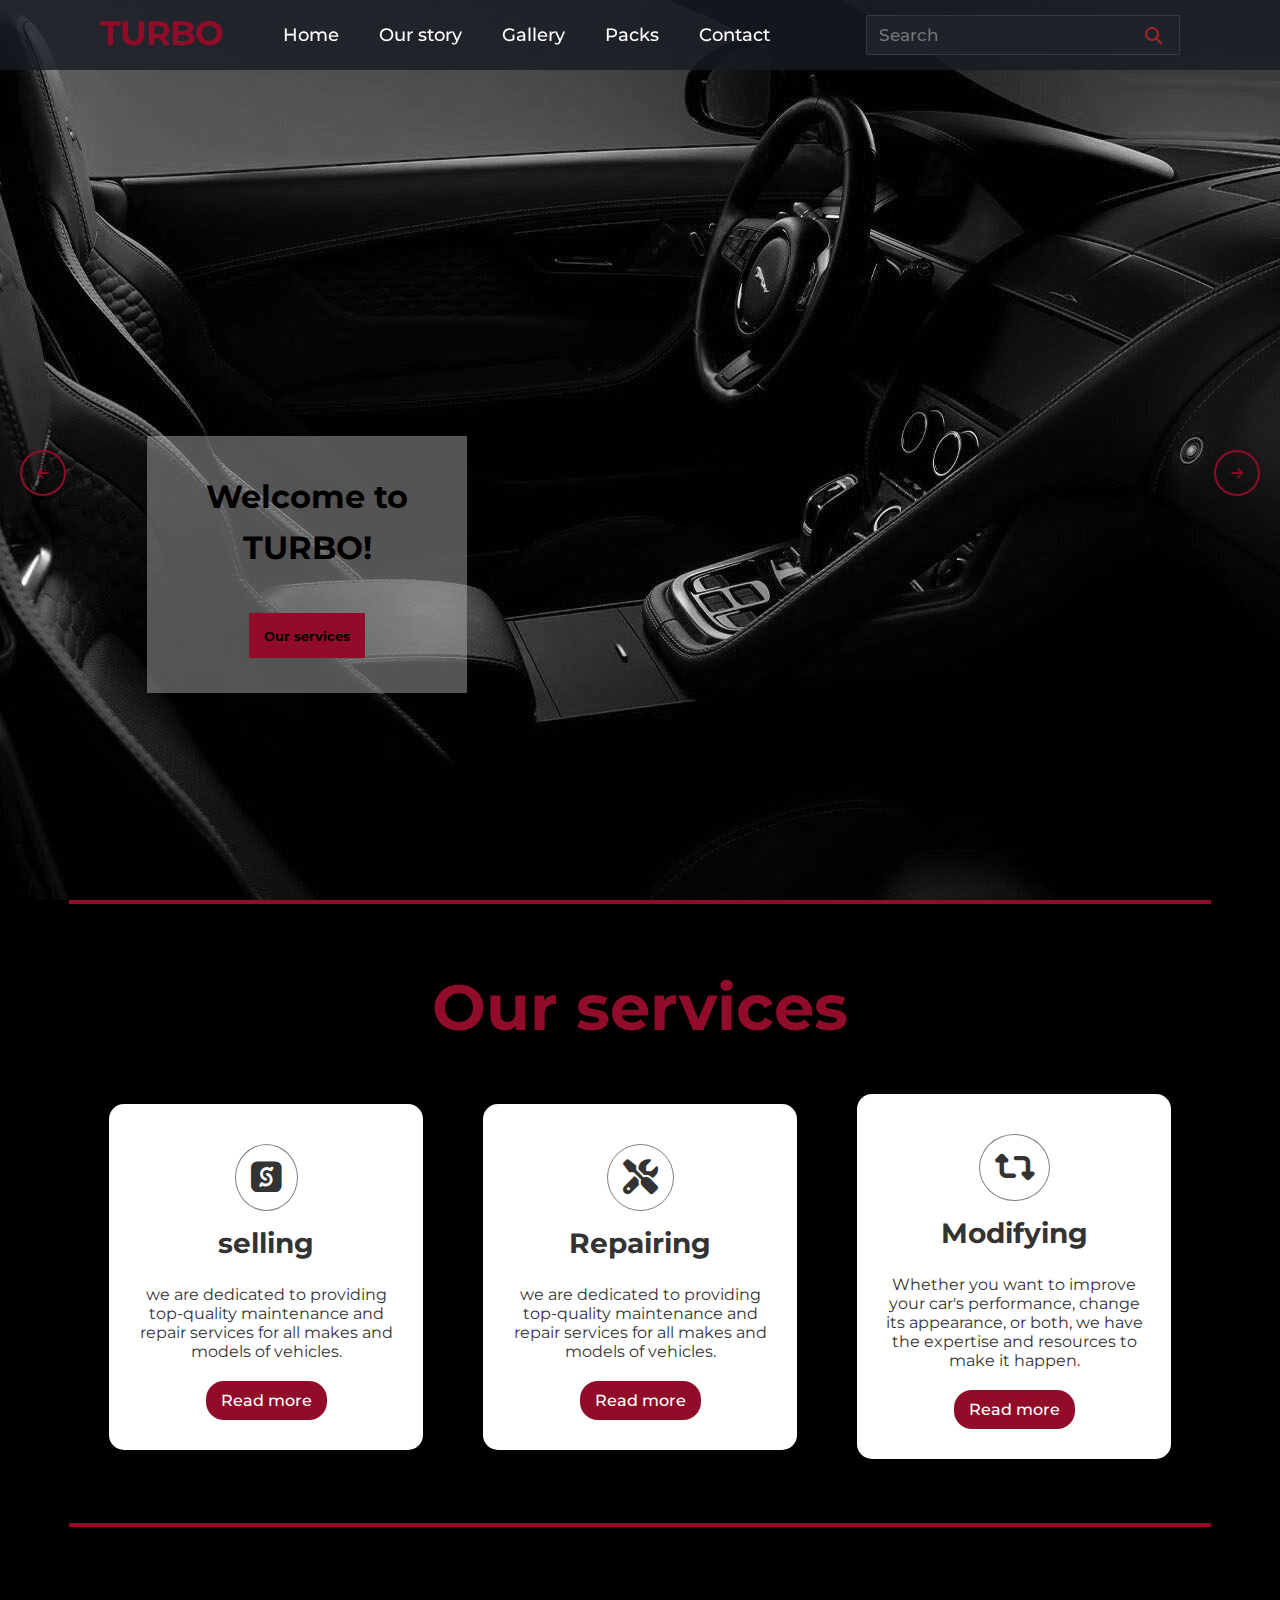
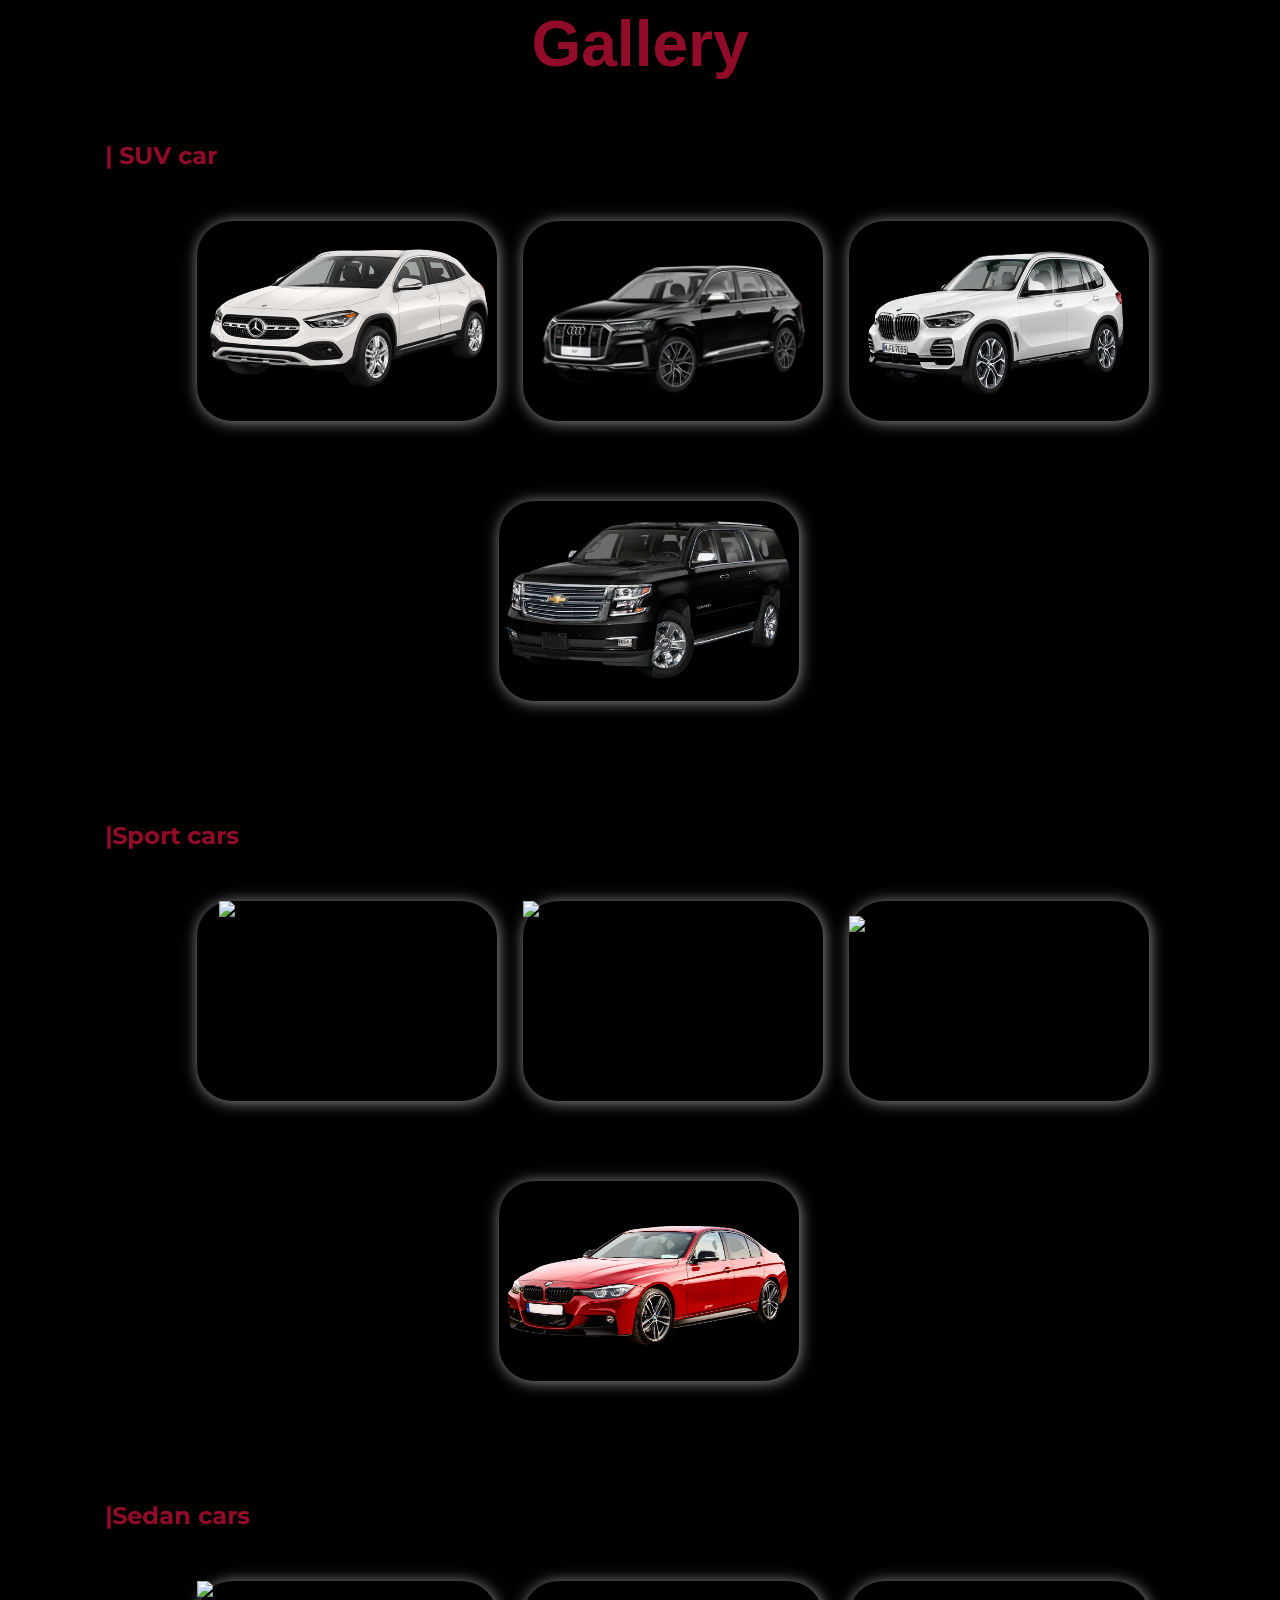
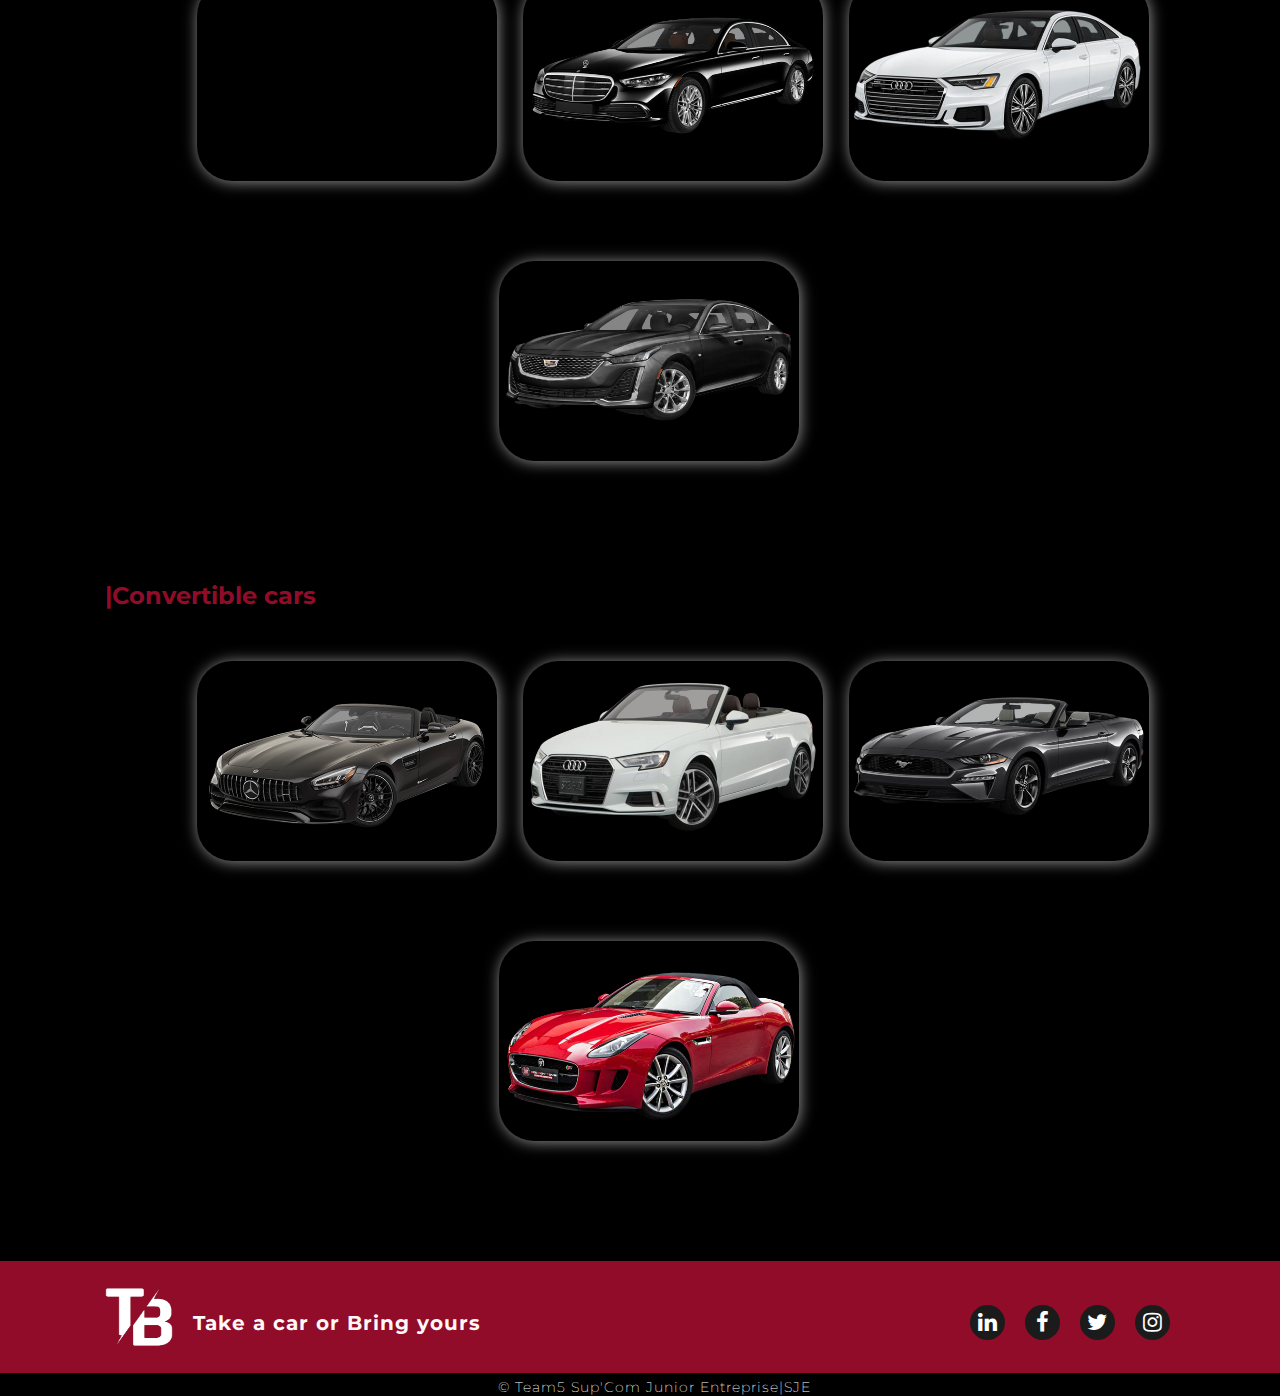
==== commit ac39b85d: "text-ourstory" ====
--- a/index.html
+++ b/index.html
@@ -25,6 +25,7 @@
                 <li><a href="#gallery">Gallery</a></li>
                 <li><a href="./PricingPlans.html">Packs</a></li>
                 <li><a href="./CONTACT.html">Contact</a></li>
+
             </div>
             <div class="search-icon hide">
                 <span class="fas fa-search"></span>
@@ -32,14 +33,14 @@
             <div class="cancel-icon show">
                 <span class="fas fa-times"></span>
             </div>
-            <form >
+            <form action="file:///home/firas/Downloads/index%20(1).html#">
                 <input type="search" class="search-data" placeholder="Search" required="">
                 <button type="submit" class="fas fa-search"></button>
             </form>
         </nav>
     </header>
     <!--  HOME PAGE -->
-    <!-- HOME -->
+    <!-- home section -->
     <section id="home">
         <div class="slider">
             <div class="slide current">
@@ -48,6 +49,7 @@
                     <button type="text" class="our-services">Our services</button>
                 </div>
             </div>
+
             <div class="slide current">
                 <div class="content">
                     <h1>Welcome to TURBO!</h1>
@@ -63,7 +65,7 @@
             <div class="slide current">
                 <div class="content">
                     <h1>Welcome to TURBO!</h1>
-                    <a href="#our-services"><button type="text" class="services">Our services</button></a>
+                    <a href="#our-services"><button type="text" class="our-services">Our services</button></a>
                 </div>
             </div>
         </div>
@@ -73,36 +75,35 @@
         </div>
     </section>
     <hr>
-    <!--------our-services--------->
+    <!--------services--------->
     <section id="our-services">
         <div class="container">
             <h1 class="title-service">Our services</h1>
             <div class="content">
-                <div class="cards">
-                    <div class="card">
+                <div class="cards2">
+                    <div class="card2">
                         <div class="box">
                             <i class="fa-brands fa-sellcast"></i>
                             <h2>selling</h2>
-                            <p>Lorem ipsum dolor sit amet consectetur adipisicing elit. Maxime mollitia,
-                                molestiae quas vel .</p>
+                            <p>we are dedicated to providing top-quality maintenance and repair services for all makes and models of vehicles.</p>
+                            <a href="#">Read more</a>
+                        </div>
+
+                    </div>
+                    <div class="card2">
+                        <div class="box">
+                            <i class="fa-solid fa-screwdriver-wrench"></i>
+                            <h2>Repairing</h2>
+                            <p>we are dedicated to providing top-quality maintenance and repair services for all makes and models of vehicles.</p>
                             <a href="#">Read more</a>
                         </div>
                     </div>
-                    <div class="card">
-                        <div class="box">
-                            <i class="fa-solid fa-screwdriver-wrench"></i>
-                            <h2>Repairing</h2>
-                            <p>Lorem ipsum dolor sit amet consectetur adipisicing elit. Maxime mollitia,
-                                molestiae quas vel .</p>
-                            <a href="#">Read more</a>
-                        </div>
-                    </div>
-                    <div class="card">
+                    <div class="card2">
                         <div class="box">
                             <i class="fa-solid fa-retweet"></i>
-                            <h2>Modify</h2>
-                            <p>Lorem ipsum dolor sit amet consectetur adipisicing elit. Maxime mollitia,
-                                molestiae quas vel .</p>
+                            <h2>Modifying</h2>
+                            <p>Whether you want to improve your car's performance, change its appearance, or both, we have the expertise and resources
+                            to make it happen.</p>
                             <a href="#">Read more</a>
                         </div>
                     </div>
@@ -118,7 +119,7 @@
             <h2 class="title-type"><span class="ligne">|</span> SUV car</h2>
             <div class="suv">
                 <div class="card" style="margin-right: 0px;" data-aos="fade-up">
-                    <figure class="card__content">
+                    <figure class="card__thumb">
                         <img src="./assets/img/voiture2.png" alt="Picture by Kyle Cottrell" class="card__image">
                         <figcaption class="card__caption">
                             <h2 class="card__title">VOLVO Amk 200</h2>
@@ -127,7 +128,7 @@
                     </figure>
                 </div>
                 <div class="card" style="margin-right: 0px">
-                    <figure class="card__content">
+                    <figure class="card__thumb">
                         <img src="./assets/img/suvcar2.PNG" alt="Picture by Kyle Cottrell" class="card__image">
                         <figcaption class="card__caption">
                             <h2 class="card__title">NASA Has Found Hundreds Of Potential New Planets</h2>
@@ -136,7 +137,7 @@
                     </figure>
                 </div>
                 <div class="card" style="margin-right: 0px">
-                    <figure class="card__content">
+                    <figure class="card__thumb">
                         <img src="./assets/img/car5.PNG" alt="Picture by Kyle Cottrell" class="card__image">
                         <figcaption class="card__caption">
                             <h2 class="card__title">NASA Has Found Hundreds Of Potential New Planets</h2>
@@ -145,7 +146,7 @@
                     </figure>
                 </div>
                 <div class="card">
-                    <figure class="card__content">
+                    <figure class="card__thumb">
                         <img src="./assets/img/suvcar1.PNG" alt="Picture by Kyle Cottrell" class="card__image">
                         <figcaption class="card__caption">
                             <h2 class="card__title">NASA Has Found Hundreds Of Potential New Planets</h2>
@@ -157,7 +158,7 @@
             <h2 class="title-type"><span>|</span>Sport cars</h2>
             <div class="sport">
                 <div class="card" style="margin-right: 0px">
-                    <figure class="card__content">
+                    <figure class="card__thumb">
                         <img src="./assets/img/sport1.PNG" alt="Picture by Kyle Cottrell" class="card__image"
                             style="    padding-left: 22px;width: 320px;">
                         <figcaption class="card__caption1">
@@ -167,7 +168,7 @@
                     </figure>
                 </div>
                 <div class="card" style="margin-right: 0px">
-                    <figure class="card__content">
+                    <figure class="card__thumb">
                         <img src="./assets/img/sport2.PNG" alt="Picture by Kyle Cottrell" class="card__image">
                         <figcaption class="card__caption1">
                             <h2 class="card__title">NASA Has Found Hundreds Of Potential New Planets</h2>
@@ -176,7 +177,7 @@
                     </figure>
                 </div>
                 <div class="card" style="margin-right: 0px">
-                    <figure class="card__content">
+                    <figure class="card__thumb">
                         <img src="./assets/img/sport3.PNG" alt="Picture by Kyle Cottrell" class="card__image"
                             style="    HEIGHT: 212px;padding-top: 15PX;">
                         <figcaption class="card__caption1">
@@ -186,7 +187,7 @@
                     </figure>
                 </div>
                 <div class="card">
-                    <figure class="card__content">
+                    <figure class="card__thumb">
                         <img src="./assets/img/voiture3.png" alt="Picture by Kyle Cottrell" class="card__image">
                         <figcaption class="card__caption1">
                             <h2 class="card__title">NASA Has Found Hundreds Of Potential New Planets</h2>
@@ -198,7 +199,7 @@
             <h2 class="title-type"><span>|</span>Sedan cars</h2>
             <div class="sedan">
                 <div class="card" style="margin-right: 0px">
-                    <figure class="card__content">
+                    <figure class="card__thumb">
                         <img src="./assets/img/sedan1.PNG" alt="Picture by Kyle Cottrell" class="card__image">
                         <figcaption class="card__caption2">
                             <h2 class="card__title">NASA Has Found Hundreds Of Potential New Planets</h2>
@@ -207,7 +208,7 @@
                     </figure>
                 </div>
                 <div class="card" style="margin-right: 0px">
-                    <figure class="card__content">
+                    <figure class="card__thumb">
                         <img src="./assets/img/sedan2.png" alt="Picture by Kyle Cottrell" class="card__image">
                         <figcaption class="card__caption2">
                             <h2 class="card__title">NASA Has Found Hundreds Of Potential New Planets</h2>
@@ -215,8 +216,9 @@
                         </figcaption>
                     </figure>
                 </div>
-                <div class="card" style="margin-right: 0px">
-                    <figure class="card__content">
+
+                <div class="card" style="margin-right: 0px">
+                    <figure class="card__thumb">
                         <img src="./assets/img/sedan3.png" alt="Picture by Kyle Cottrell" class="card__image"
                             style="padding-bottom: 25px;">
                         <figcaption class="card__caption2">
@@ -226,7 +228,7 @@
                     </figure>
                 </div>
                 <div class="card">
-                    <figure class="card__content">
+                    <figure class="card__thumb">
                         <img src="./assets/img/sedan4.png" alt="Picture by Kyle Cottrell" class="card__image">
                         <figcaption class="card__caption2">
                             <h2 class="card__title">NASA Has Found Hundreds Of Potential New Planets</h2>
@@ -238,7 +240,7 @@
             <h2 class="title-type"><span>|</span>Convertible cars</h2>
             <div class="Convertible">
                 <div class="card" style="margin-right: 0px">
-                    <figure class="card__content">
+                    <figure class="card__thumb">
                         <img src="./assets/img/conv1.png" alt="Picture by Kyle Cottrell" class="card__image">
                         <figcaption class="card__caption3">
                             <h2 class="card__title">NASA Has Found Hundreds Of Potential New Planets</h2>
@@ -247,7 +249,7 @@
                     </figure>
                 </div>
                 <div class="card" style="margin-right: 0px">
-                    <figure class="card__content">
+                    <figure class="card__thumb">
                         <img src="./assets/img/conv4.png" alt="Picture by Kyle Cottrell" class="card__image">
                         <figcaption class="card__caption3">
                             <h2 class="card__title">NASA Has Found Hundreds Of Potential New Planets</h2>
@@ -256,7 +258,7 @@
                     </figure>
                 </div>
                 <div class="card" style="margin-right: 0px">
-                    <figure class="card__content">
+                    <figure class="card__thumb">
                         <img src="./assets/img/conv3.png" alt="Picture by Kyle Cottrell" class="card__image">
                         <figcaption class="card__caption3">
                             <h2 class="card__title">NASA Has Found Hundreds Of Potential New Planets</h2>
@@ -265,7 +267,7 @@
                     </figure>
                 </div>
                 <div class="card">
-                    <figure class="card__content">
+                    <figure class="card__thunmb">
                         <img src="./assets/img/conv2.png" alt="Picture by Kyle Cottrell" class="card__image">
                         <figcaption class="card__caption3">
                             <h2 class="card__title">NASA Has Found Hundreds Of Potential New Planets</h2>
@@ -303,7 +305,6 @@
         </div>
         <div class="copyright">&copy; Team5 Sup'Com Junior Entreprise|SJE</div>
     </footer>
-<!-- javascript -->
     <script>
         const menuBtn = document.querySelector(".menu-icon span");
         const searchBtn = document.querySelector(".search-icon");
--- a/assets/css/style.css
+++ b/assets/css/style.css
@@ -120,7 +120,7 @@
     font-weight: bold;
     font-size: 34Px;
 }
-/* responsive navbar  */
+/* responsive navbar */
 @media (max-width: 1245px) {
     nav {
         padding: 0 50px;
@@ -204,7 +204,7 @@
         left: 50%;
         top: 50%;
         transform: translate(-50%, -50%);
-    } 
+    }
 
     nav .menu-icon {
         display: block;
@@ -261,17 +261,24 @@
         font-size: 16px;
     }
 }
+
+
+
+
+
 /* home page */
 #home {
 
     line-height: 1.6;
 }
+
 .slider {
     position: relative;
     overflow: hidden;
     height: 100vh;
     width: 100vw;
 }
+
 .slide {
     position: absolute;
     top: 0;
@@ -299,7 +306,8 @@
     margin-bottom: 137px;
 
 }
-.services {
+
+.our-services {
     width: 116px;
     color: black;
     background-color: #900c28;
@@ -570,13 +578,10 @@
     display: flex;
     justify-content: space-between;
     align-items: center;
-
-
-
 }
 
 @media(max-width:900px) {
-    .cards {
+    .cards2 {
         display: block;
         justify-content: space-between;
         align-items: center;
@@ -584,9 +589,7 @@
     }
 
 }
-
-.card {
-
+.card2 {
     background: #fff;
     color: #333;
     padding: 40px 12px;
@@ -596,23 +599,25 @@
     transition: 3s;
     position: relative;
     border-radius: 15px;
-
-}
-
+    width: 33.3%;
+    box-sizing: content-box;
+
+}
 @media(max-width:900px) {
-    .card {
+    .card2 {
         margin: 50px 0;
-    }
-}
-
+
+
+    }
+}
 .box i {
     font-size: 35px;
     border: 1px solid rgba(0, 0, 0, 0.5);
     border-radius: 50%;
     padding: 15px;
     transition: 0.5s;
-}
-
+
+}
 .box h2 {
     font-size: 28px;
     padding: 15px 0px;
@@ -642,13 +647,13 @@
     background-color: #900c28;
 }
 
-.card:hover .box i {
+.card2:hover .box i {
     background: #900c28;
     color: #fff;
     border-color: #900c28;
 }
 
-.card:after {
+.card2:after {
     content: '';
     height: 100%;
     width: 100%;
@@ -661,20 +666,14 @@
 
 }
 
-.card:hover:after {
+.card2:hover:after {
     transform: rotate(13deg);
     background-color: #900c28;
 }
 
 /* footer */
 @import url('https://fonts.googleapis.com/css2?family=Tajawal&display=swap');
-footer {
-    font: 200 14px 'Oswald', sans-serif;
-    color: rgb(255, 248, 248);
-    letter-spacing: 1px;
-    text-align: center;
-    margin-right: -29px
-}
+
 .social-media {
     display: flex;
     justify-content: end;
@@ -706,6 +705,15 @@
 .icon a {
     color: #fff;
 }
+
+footer {
+    font: 200 14px 'Oswald', sans-serif;
+    color: rgb(255, 248, 248);
+    letter-spacing: 1px;
+    text-align: center;
+    margin-right: -29px
+}
+
 .contact-container {
     display: flex;
     width: 100%;
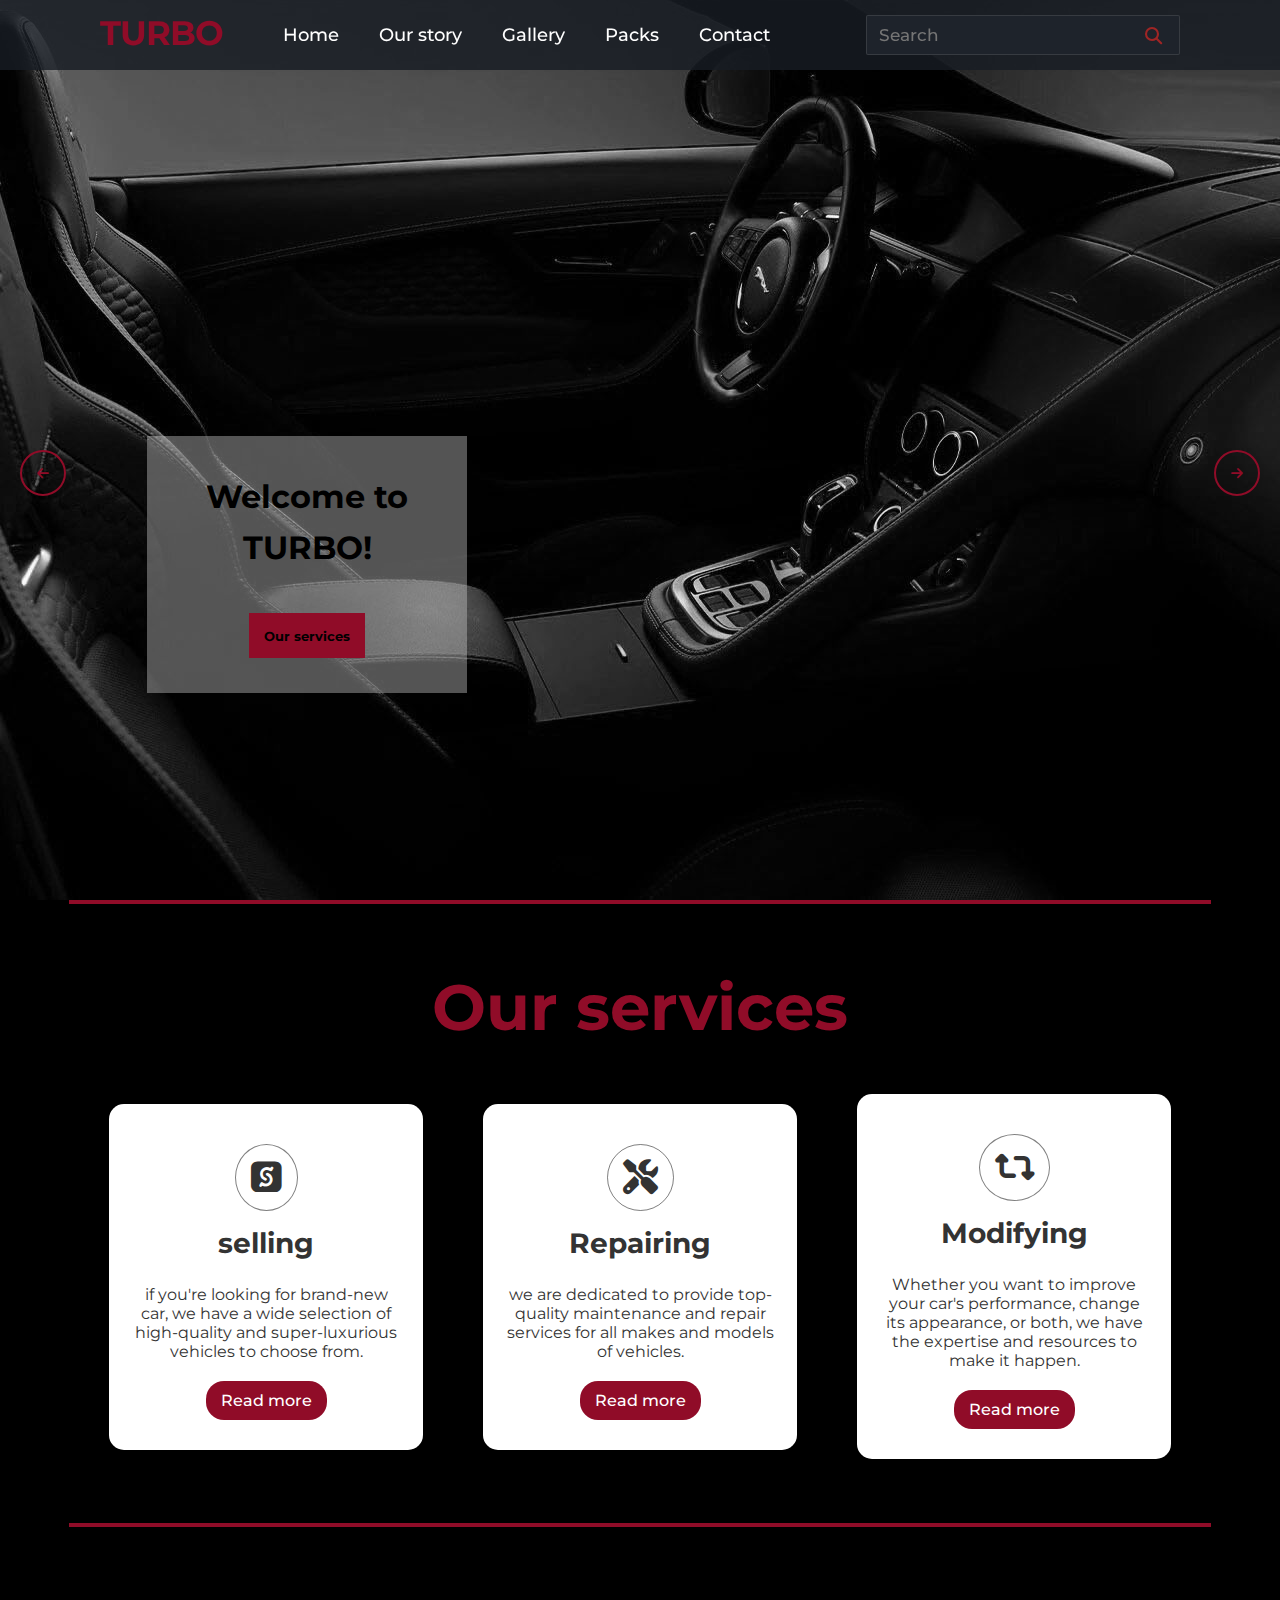
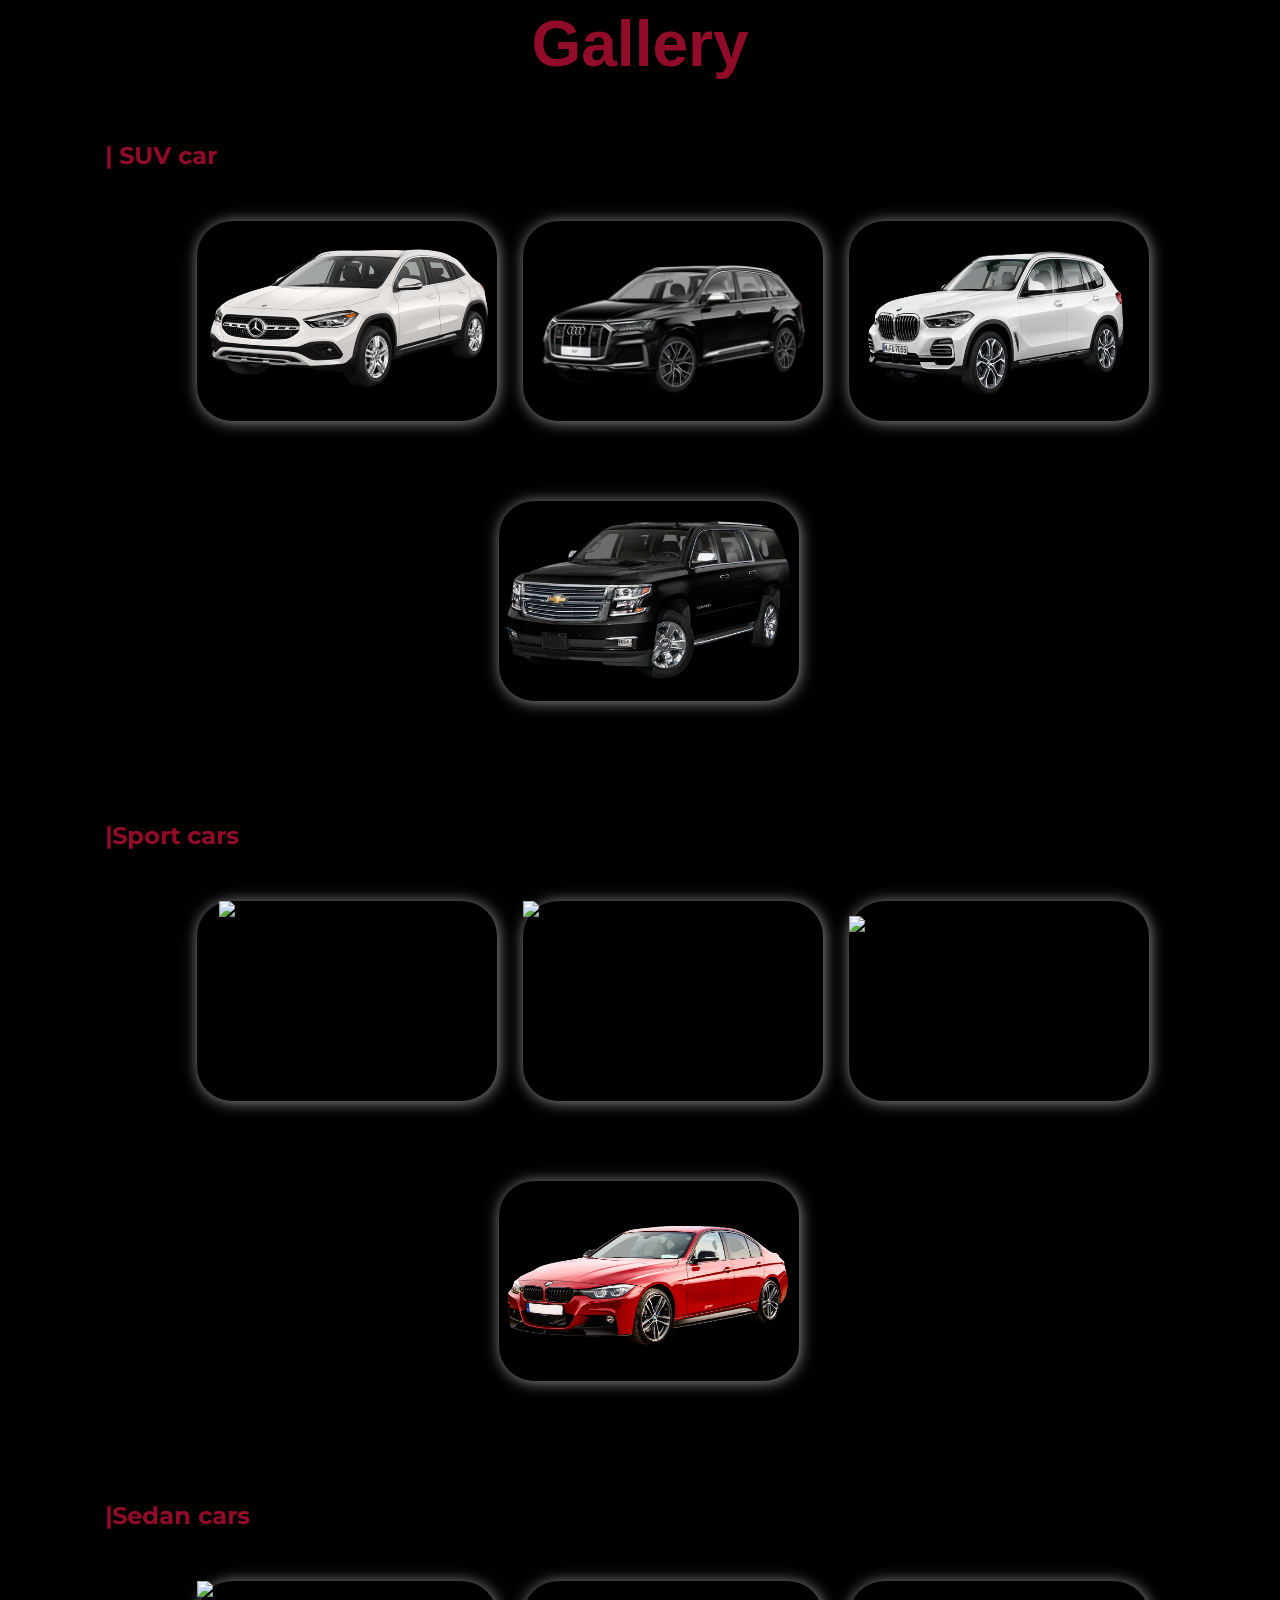
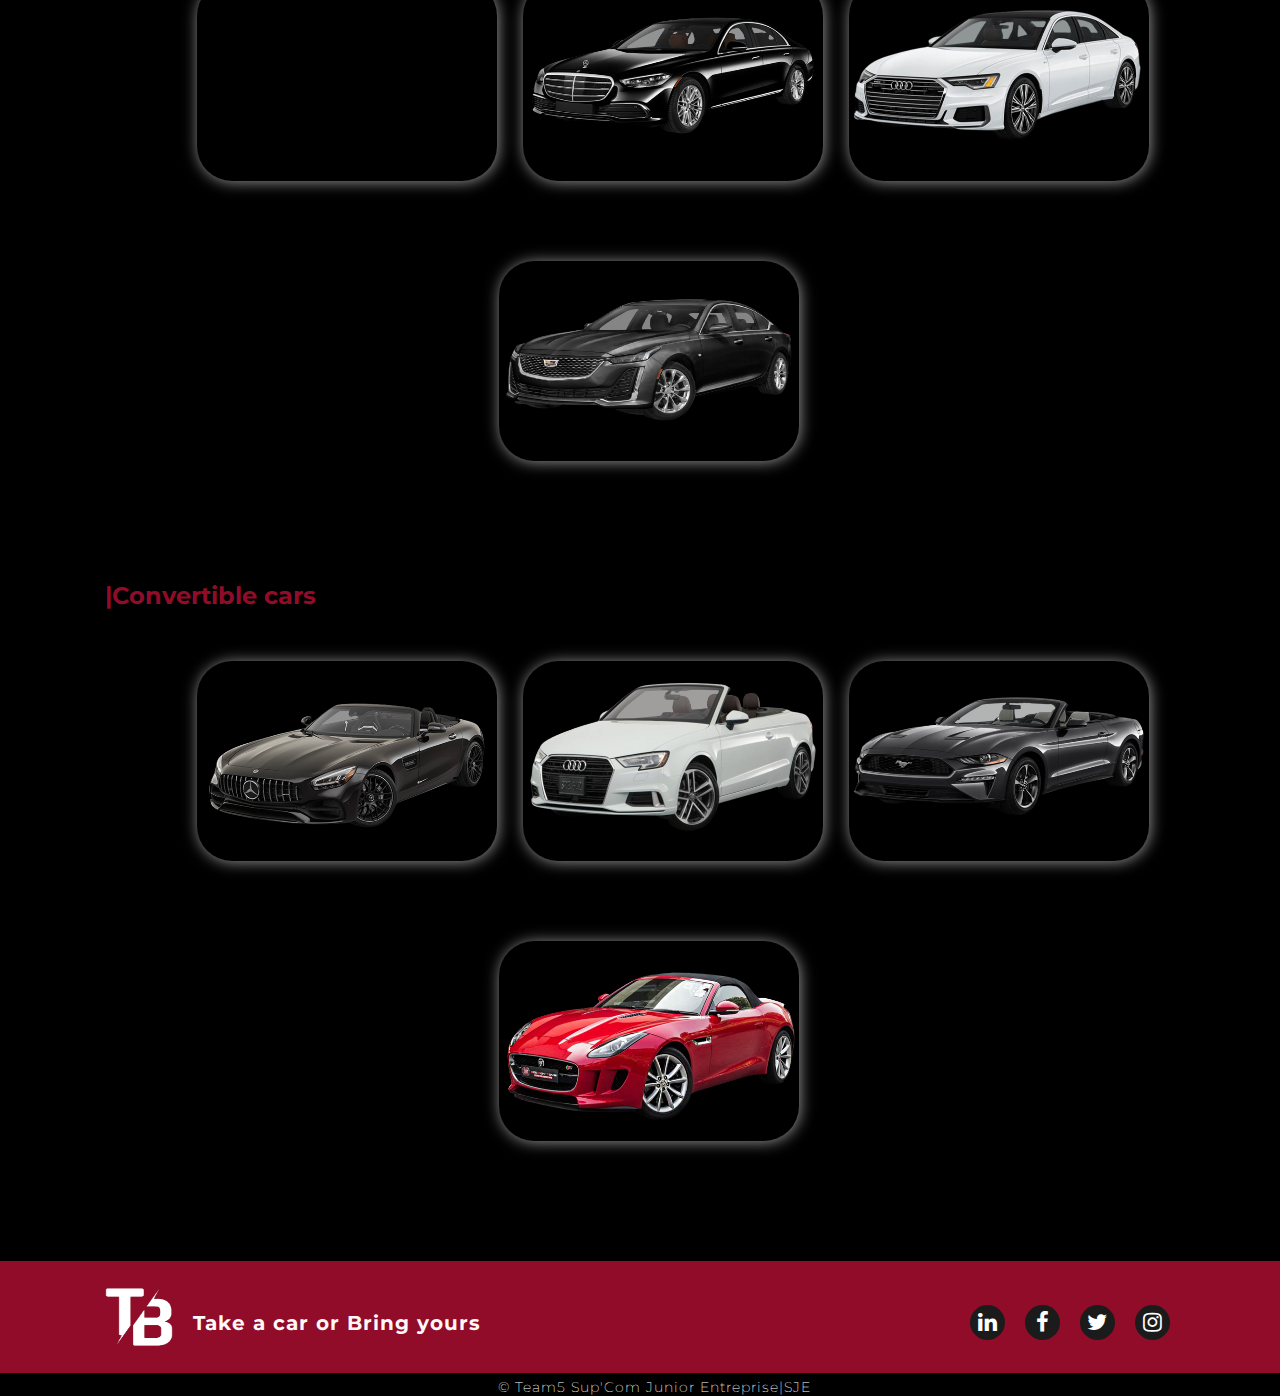
==== commit de4a4ce2: "ourstory" ====
--- a/index.html
+++ b/index.html
@@ -85,7 +85,8 @@
                         <div class="box">
                             <i class="fa-brands fa-sellcast"></i>
                             <h2>selling</h2>
-                            <p>we are dedicated to providing top-quality maintenance and repair services for all makes and models of vehicles.</p>
+                            <p>if you're looking for brand-new car, we have a wide selection of high-quality and super-luxurious vehicles to choose
+                            from.</p>
                             <a href="#">Read more</a>
                         </div>
 
@@ -94,7 +95,7 @@
                         <div class="box">
                             <i class="fa-solid fa-screwdriver-wrench"></i>
                             <h2>Repairing</h2>
-                            <p>we are dedicated to providing top-quality maintenance and repair services for all makes and models of vehicles.</p>
+                            <p>we are dedicated to provide top-quality maintenance and repair services for all makes and models of vehicles.</p>
                             <a href="#">Read more</a>
                         </div>
                     </div>
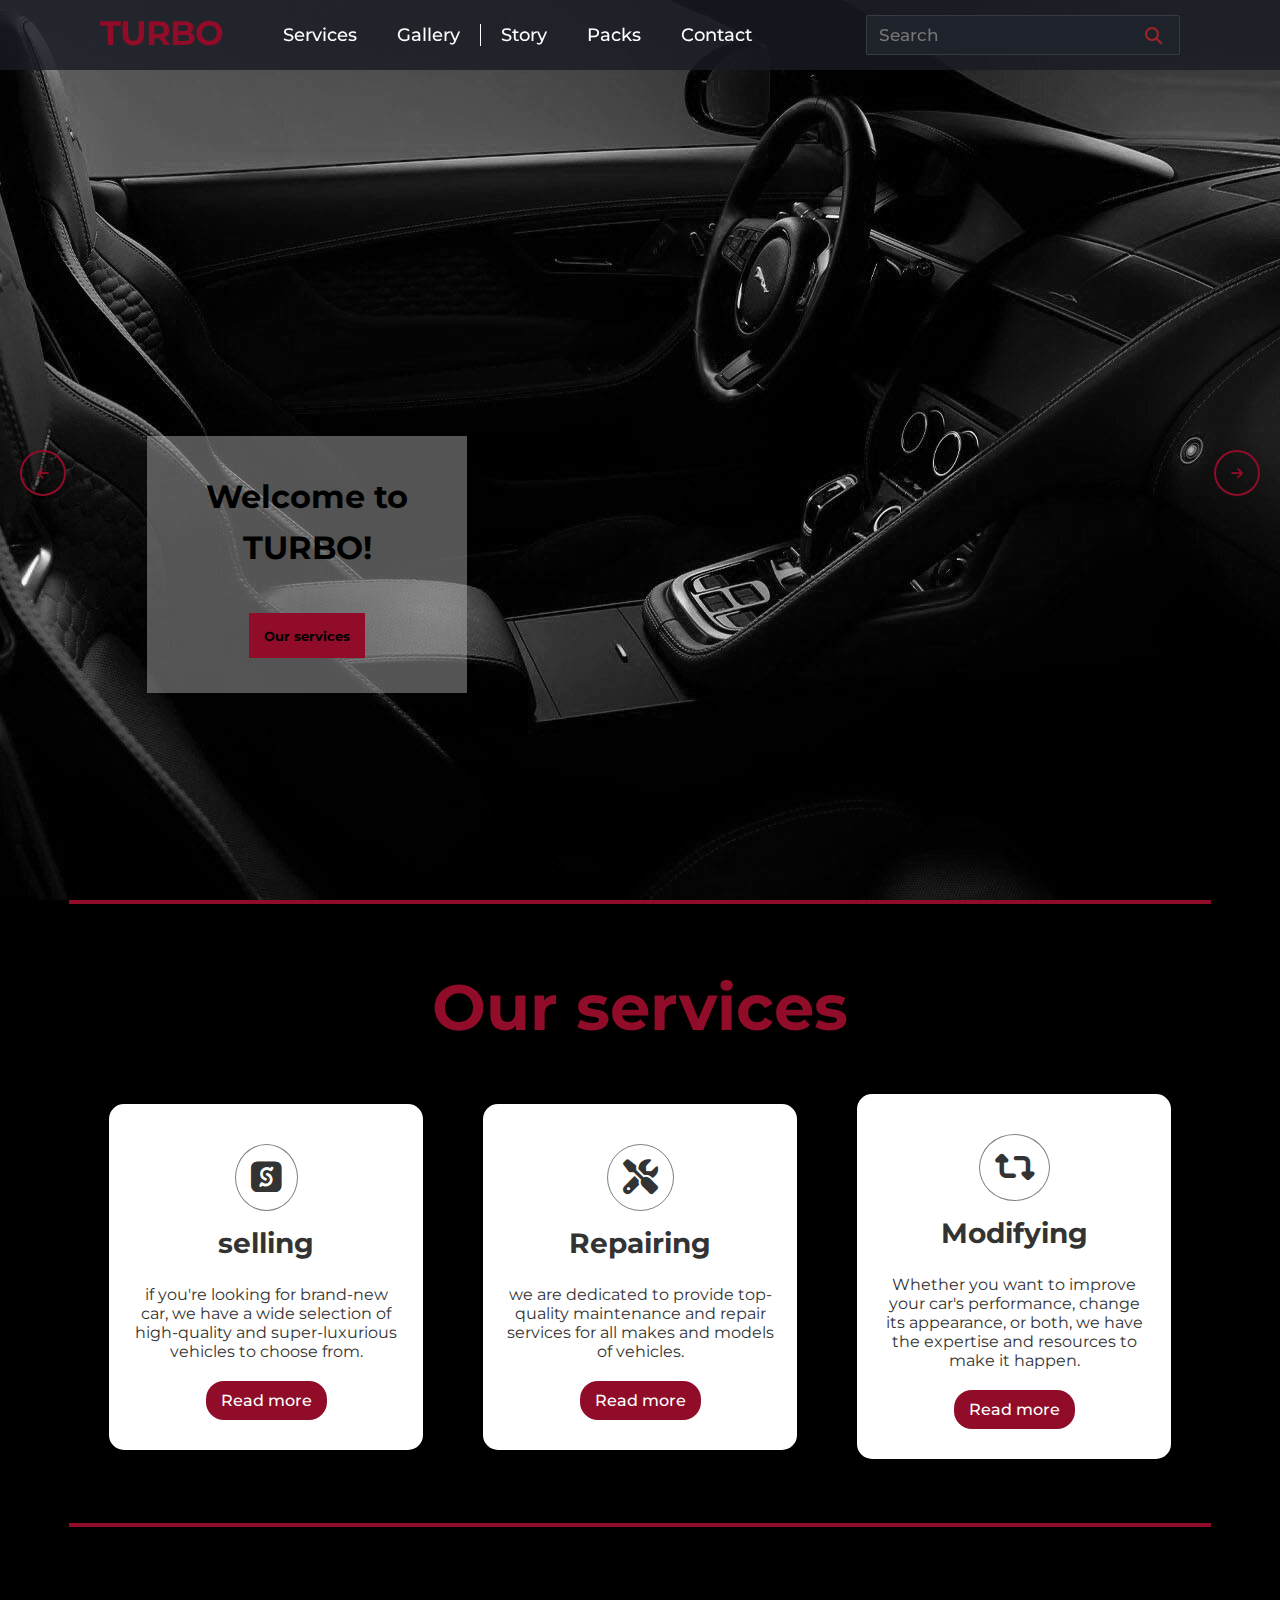
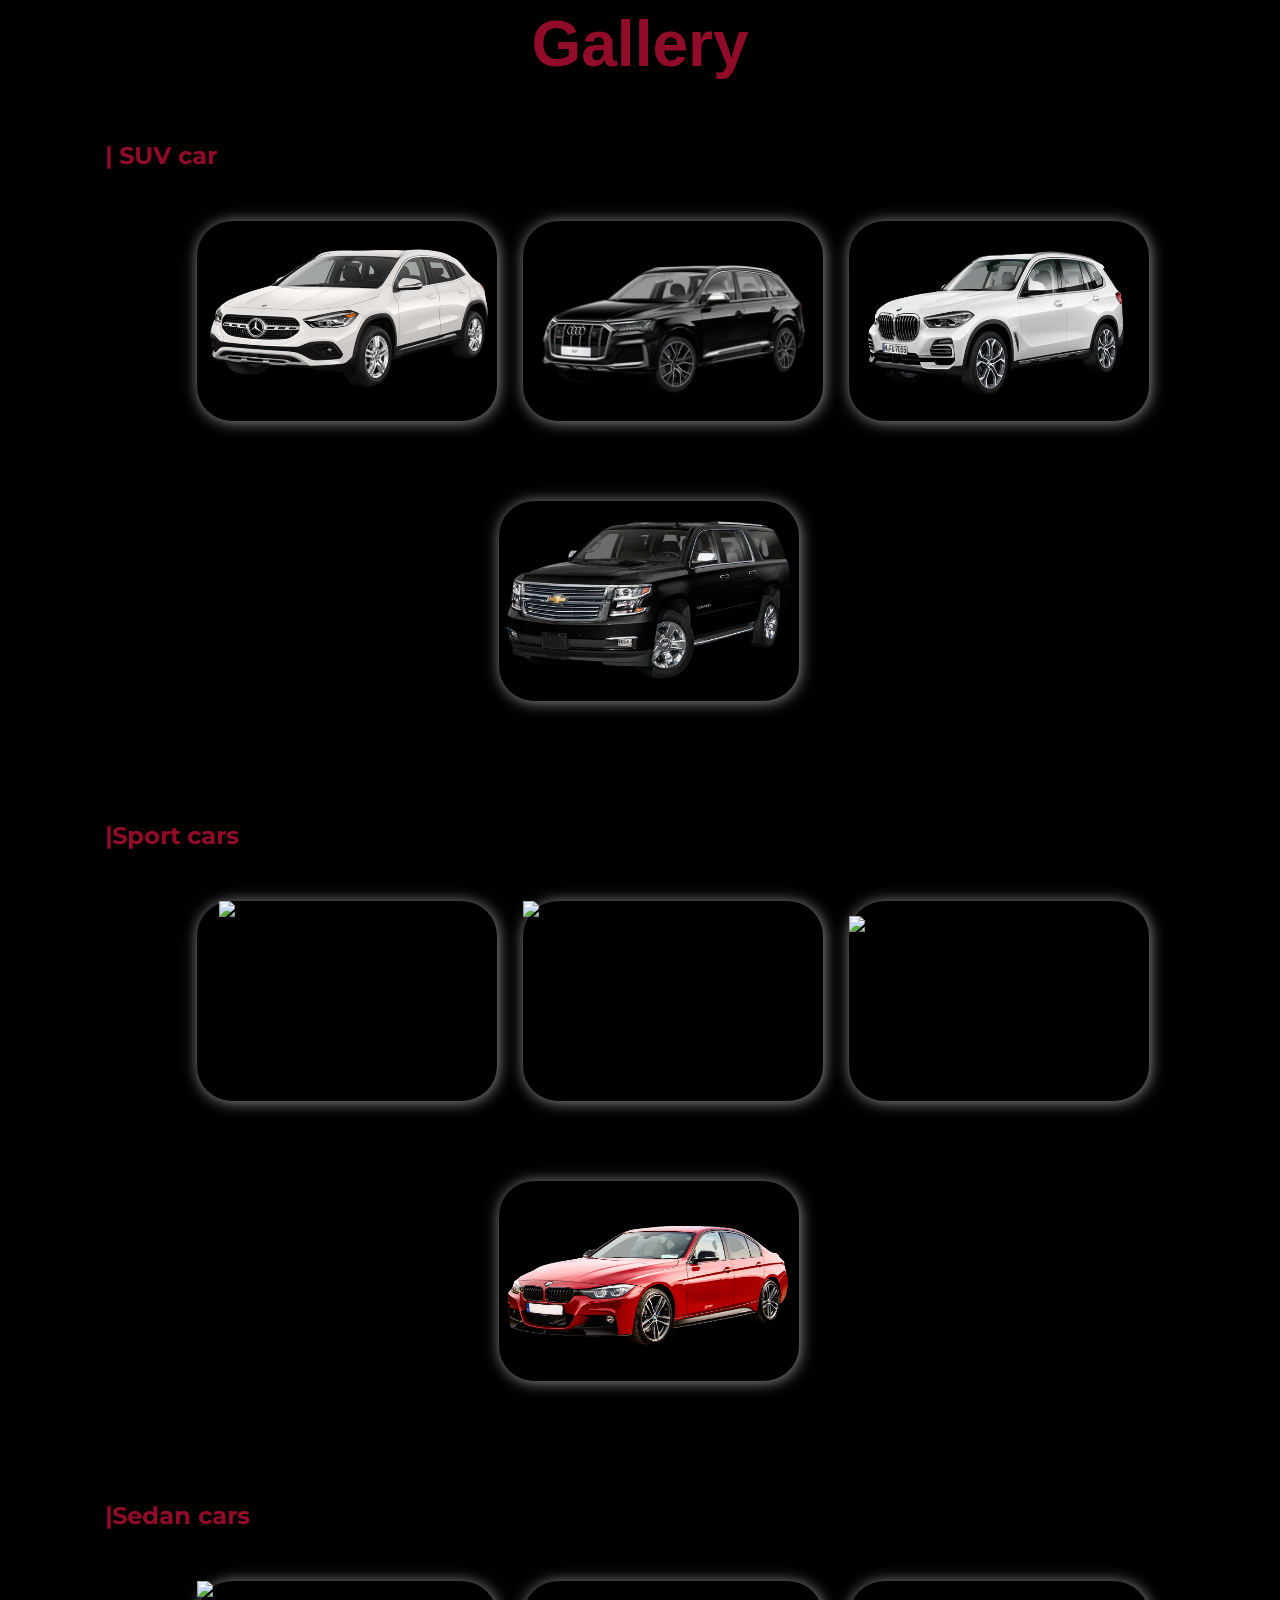
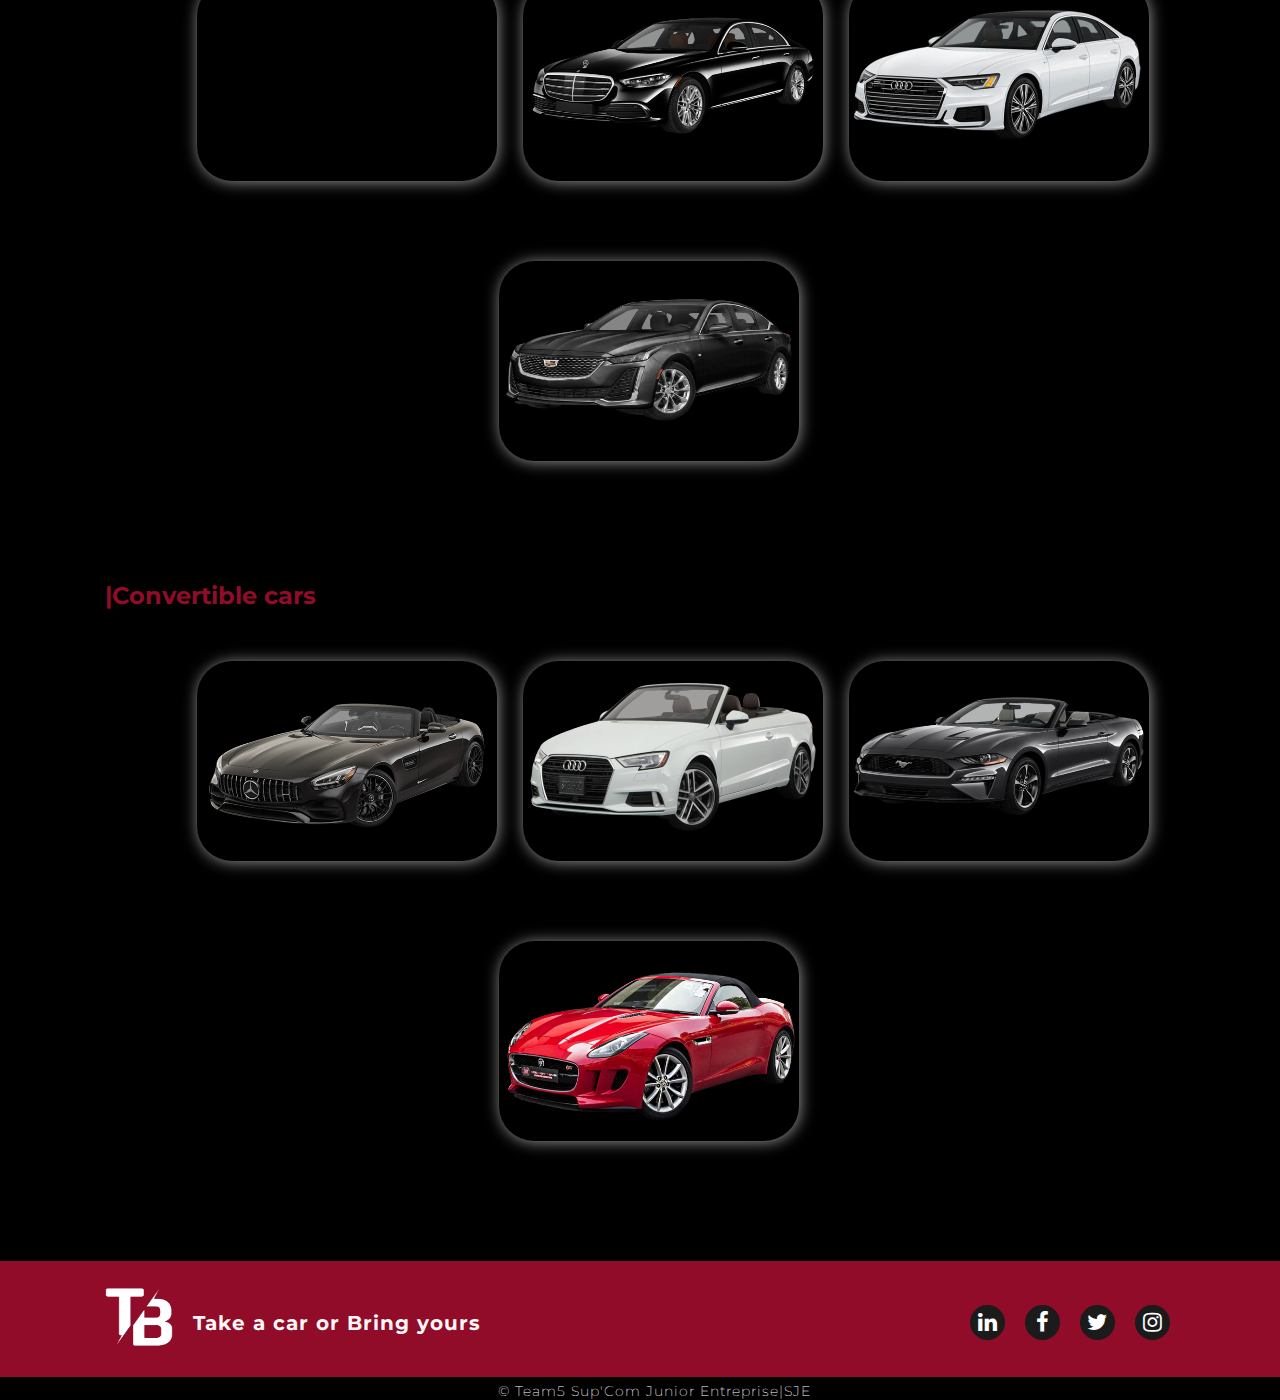
==== commit 713e7961: "commit" ====
--- a/index.html
+++ b/index.html
@@ -1,14 +1,16 @@
 <!DOCTYPE html>
 <html lang="en">
+
 <head>
     <meta http-equiv="Content-Type" content="text/html; charset=windows-1252">
     <meta name="viewport" content="width=device-width, initial-scale=1.0">
     <title>TURBO</title>
     <link rel="stylesheet" href="https://cdnjs.cloudflare.com/ajax/libs/font-awesome/5.15.3/css/all.min.css">
-    <link rel="stylesheet" href="assets/css/style.css">
+    <link rel="stylesheet" href="assets/css/index.css">
     <link rel="stylesheet" href="//cdnjs.cloudflare.com/ajax/libs/font-awesome/6.2.1/css/all.min.css">
     <link rel="stylesheet" href="https://maxcdn.bootstrapcdn.com/font-awesome/4.5.0/css/font-awesome.min.css">
 </head>
+
 <body>
     <!-- navbar -->
     <header>
@@ -17,14 +19,20 @@
                 <span class="fas fa-bars"></span>
             </div>
             <div class="logo">
-                <h3>TURBO</h3>
-            </div>
-            <div class="nav-items active">
-                <li><a href="#home">Home</a></li>
-                <li><a href="./ourstory.html">Our story</a></li>
-                <li><a href="#gallery">Gallery</a></li>
-                <li><a href="./PricingPlans.html">Packs</a></li>
-                <li><a href="./CONTACT.html">Contact</a></li>
+                <a href="" style="text-decoration:none">
+                    <h3>TURBO</h3>
+                </a>
+            </div>
+            <div class="nav-items">
+                <li><a href="#our-services" onclick="addActivatedToLink()" class="nav-item-link">Services</a>
+                </li>
+                <li style="border-right: 1px solid white"><a href="#gallery" onclick="addActivatedToLink()"
+                        class="nav-item-link">Gallery</a></li>
+                <li><a href="./story.html" onclick="addActivatedToLink()" class="nav-item-link">Story</a></li>
+                <li><a href="./packs.html" onclick="addActivatedToLink()" class="nav-item-link">Packs</a>
+                </li>
+                <li><a href="./contact.html" onclick="addActivatedToLink()" class="nav-item-link">Contact</a>
+                </li>
 
             </div>
             <div class="search-icon hide">
@@ -85,8 +93,9 @@
                         <div class="box">
                             <i class="fa-brands fa-sellcast"></i>
                             <h2>selling</h2>
-                            <p>if you're looking for brand-new car, we have a wide selection of high-quality and super-luxurious vehicles to choose
-                            from.</p>
+                            <p>if you're looking for brand-new car, we have a wide selection of high-quality and
+                                super-luxurious vehicles to choose
+                                from.</p>
                             <a href="#">Read more</a>
                         </div>
 
@@ -95,7 +104,8 @@
                         <div class="box">
                             <i class="fa-solid fa-screwdriver-wrench"></i>
                             <h2>Repairing</h2>
-                            <p>we are dedicated to provide top-quality maintenance and repair services for all makes and models of vehicles.</p>
+                            <p>we are dedicated to provide top-quality maintenance and repair services for all makes and
+                                models of vehicles.</p>
                             <a href="#">Read more</a>
                         </div>
                     </div>
@@ -103,8 +113,9 @@
                         <div class="box">
                             <i class="fa-solid fa-retweet"></i>
                             <h2>Modifying</h2>
-                            <p>Whether you want to improve your car's performance, change its appearance, or both, we have the expertise and resources
-                            to make it happen.</p>
+                            <p>Whether you want to improve your car's performance, change its appearance, or both, we
+                                have the expertise and resources
+                                to make it happen.</p>
                             <a href="#">Read more</a>
                         </div>
                     </div>
@@ -122,37 +133,37 @@
                 <div class="card" style="margin-right: 0px;" data-aos="fade-up">
                     <figure class="card__thumb">
                         <img src="./assets/img/voiture2.png" alt="Picture by Kyle Cottrell" class="card__image">
-                        <figcaption class="card__caption">
+                        <div class="card__caption">
                             <h2 class="card__title">VOLVO Amk 200</h2>
                             <p class="card__snippet"> best suv car</p>
-                        </figcaption>
+                        </div>
                     </figure>
                 </div>
                 <div class="card" style="margin-right: 0px">
                     <figure class="card__thumb">
                         <img src="./assets/img/suvcar2.PNG" alt="Picture by Kyle Cottrell" class="card__image">
-                        <figcaption class="card__caption">
-                            <h2 class="card__title">NASA Has Found Hundreds Of Potential New Planets</h2>
-                            <p class="card__snippet"></p>
-                        </figcaption>
+                        <div class="card__caption">
+                            <h2 class="card__title">NASA Has Found Hundreds Of Potential New Planets</h2>
+                            <p class="card__snippet"></p>
+                        </div>
                     </figure>
                 </div>
                 <div class="card" style="margin-right: 0px">
                     <figure class="card__thumb">
                         <img src="./assets/img/car5.PNG" alt="Picture by Kyle Cottrell" class="card__image">
-                        <figcaption class="card__caption">
-                            <h2 class="card__title">NASA Has Found Hundreds Of Potential New Planets</h2>
-                            <p class="card__snippet"></p>
-                        </figcaption>
+                        <div class="card__caption">
+                            <h2 class="card__title">NASA Has Found Hundreds Of Potential New Planets</h2>
+                            <p class="card__snippet"></p>
+                        </div>
                     </figure>
                 </div>
                 <div class="card">
                     <figure class="card__thumb">
                         <img src="./assets/img/suvcar1.PNG" alt="Picture by Kyle Cottrell" class="card__image">
-                        <figcaption class="card__caption">
-                            <h2 class="card__title">NASA Has Found Hundreds Of Potential New Planets</h2>
-                            <p class="card__snippet"></p>
-                        </figcaption>
+                        <div class="card__caption">
+                            <h2 class="card__title">NASA Has Found Hundreds Of Potential New Planets</h2>
+                            <p class="card__snippet"></p>
+                        </div>
                     </figure>
                 </div>
             </div>
@@ -162,38 +173,38 @@
                     <figure class="card__thumb">
                         <img src="./assets/img/sport1.PNG" alt="Picture by Kyle Cottrell" class="card__image"
                             style="    padding-left: 22px;width: 320px;">
-                        <figcaption class="card__caption1">
-                            <h2 class="card__title">NASA Has Found Hundreds Of Potential New Planets</h2>
-                            <p class="card__snippet"></p>
-                        </figcaption>
+                        <div class="card__caption1">
+                            <h2 class="card__title">NASA Has Found Hundreds Of Potential New Planets</h2>
+                            <p class="card__snippet"></p>
+                        </div>
                     </figure>
                 </div>
                 <div class="card" style="margin-right: 0px">
                     <figure class="card__thumb">
                         <img src="./assets/img/sport2.PNG" alt="Picture by Kyle Cottrell" class="card__image">
-                        <figcaption class="card__caption1">
-                            <h2 class="card__title">NASA Has Found Hundreds Of Potential New Planets</h2>
-                            <p class="card__snippet"></p>
-                        </figcaption>
+                        <div class="card__caption1">
+                            <h2 class="card__title">NASA Has Found Hundreds Of Potential New Planets</h2>
+                            <p class="card__snippet"></p>
+                        </div>
                     </figure>
                 </div>
                 <div class="card" style="margin-right: 0px">
                     <figure class="card__thumb">
                         <img src="./assets/img/sport3.PNG" alt="Picture by Kyle Cottrell" class="card__image"
                             style="    HEIGHT: 212px;padding-top: 15PX;">
-                        <figcaption class="card__caption1">
-                            <h2 class="card__title">NASA Has Found Hundreds Of Potential New Planets</h2>
-                            <p class="card__snippet"></p>
-                        </figcaption>
+                        <div class="card__caption1">
+                            <h2 class="card__title">NASA Has Found Hundreds Of Potential New Planets</h2>
+                            <p class="card__snippet"></p>
+                        </div>
                     </figure>
                 </div>
                 <div class="card">
                     <figure class="card__thumb">
                         <img src="./assets/img/voiture3.png" alt="Picture by Kyle Cottrell" class="card__image">
-                        <figcaption class="card__caption1">
-                            <h2 class="card__title">NASA Has Found Hundreds Of Potential New Planets</h2>
-                            <p class="card__snippet"></p>
-                        </figcaption>
+                        <div class="card__caption1">
+                            <h2 class="card__title">NASA Has Found Hundreds Of Potential New Planets</h2>
+                            <p class="card__snippet"></p>
+                        </div>
                     </figure>
                 </div>
             </div>
@@ -202,19 +213,19 @@
                 <div class="card" style="margin-right: 0px">
                     <figure class="card__thumb">
                         <img src="./assets/img/sedan1.PNG" alt="Picture by Kyle Cottrell" class="card__image">
-                        <figcaption class="card__caption2">
-                            <h2 class="card__title">NASA Has Found Hundreds Of Potential New Planets</h2>
-                            <p class="card__snippet"></p>
-                        </figcaption>
+                        <div class="card__caption2">
+                            <h2 class="card__title">NASA Has Found Hundreds Of Potential New Planets</h2>
+                            <p class="card__snippet"></p>
+                        </div>
                     </figure>
                 </div>
                 <div class="card" style="margin-right: 0px">
                     <figure class="card__thumb">
                         <img src="./assets/img/sedan2.png" alt="Picture by Kyle Cottrell" class="card__image">
-                        <figcaption class="card__caption2">
-                            <h2 class="card__title">NASA Has Found Hundreds Of Potential New Planets</h2>
-                            <p class="card__snippet"></p>
-                        </figcaption>
+                        <div class="card__caption2">
+                            <h2 class="card__title">NASA Has Found Hundreds Of Potential New Planets</h2>
+                            <p class="card__snippet"></p>
+                        </div>
                     </figure>
                 </div>
 
@@ -222,19 +233,19 @@
                     <figure class="card__thumb">
                         <img src="./assets/img/sedan3.png" alt="Picture by Kyle Cottrell" class="card__image"
                             style="padding-bottom: 25px;">
-                        <figcaption class="card__caption2">
-                            <h2 class="card__title">NASA Has Found Hundreds Of Potential New Planets</h2>
-                            <p class="card__snippet"></p>
-                        </figcaption>
+                        <div class="card__caption2">
+                            <h2 class="card__title">NASA Has Found Hundreds Of Potential New Planets</h2>
+                            <p class="card__snippet"></p>
+                        </div>
                     </figure>
                 </div>
                 <div class="card">
                     <figure class="card__thumb">
                         <img src="./assets/img/sedan4.png" alt="Picture by Kyle Cottrell" class="card__image">
-                        <figcaption class="card__caption2">
-                            <h2 class="card__title">NASA Has Found Hundreds Of Potential New Planets</h2>
-                            <p class="card__snippet"></p>
-                        </figcaption>
+                        <div class="card__caption2">
+                            <h2 class="card__title">NASA Has Found Hundreds Of Potential New Planets</h2>
+                            <p class="card__snippet"></p>
+                        </div>
                     </figure>
                 </div>
             </div>
@@ -243,37 +254,37 @@
                 <div class="card" style="margin-right: 0px">
                     <figure class="card__thumb">
                         <img src="./assets/img/conv1.png" alt="Picture by Kyle Cottrell" class="card__image">
-                        <figcaption class="card__caption3">
-                            <h2 class="card__title">NASA Has Found Hundreds Of Potential New Planets</h2>
-                            <p class="card__snippet"></p>
-                        </figcaption>
+                        <div class="card__caption3">
+                            <h2 class="card__title">NASA Has Found Hundreds Of Potential New Planets</h2>
+                            <p class="card__snippet"></p>
+                        </div>
                     </figure>
                 </div>
                 <div class="card" style="margin-right: 0px">
                     <figure class="card__thumb">
                         <img src="./assets/img/conv4.png" alt="Picture by Kyle Cottrell" class="card__image">
-                        <figcaption class="card__caption3">
-                            <h2 class="card__title">NASA Has Found Hundreds Of Potential New Planets</h2>
-                            <p class="card__snippet"></p>
-                        </figcaption>
+                        <div class="card__caption3">
+                            <h2 class="card__title">NASA Has Found Hundreds Of Potential New Planets</h2>
+                            <p class="card__snippet"></p>
+                        </div>
                     </figure>
                 </div>
                 <div class="card" style="margin-right: 0px">
                     <figure class="card__thumb">
                         <img src="./assets/img/conv3.png" alt="Picture by Kyle Cottrell" class="card__image">
-                        <figcaption class="card__caption3">
-                            <h2 class="card__title">NASA Has Found Hundreds Of Potential New Planets</h2>
-                            <p class="card__snippet"></p>
-                        </figcaption>
+                        <div class="card__caption3">
+                            <h2 class="card__title">NASA Has Found Hundreds Of Potential New Planets</h2>
+                            <p class="card__snippet"></p>
+                        </div>
                     </figure>
                 </div>
                 <div class="card">
                     <figure class="card__thunmb">
                         <img src="./assets/img/conv2.png" alt="Picture by Kyle Cottrell" class="card__image">
-                        <figcaption class="card__caption3">
-                            <h2 class="card__title">NASA Has Found Hundreds Of Potential New Planets</h2>
-                            <p class="card__snippet"></p>
-                        </figcaption>
+                        <div class="card__caption3">
+                            <h2 class="card__title">NASA Has Found Hundreds Of Potential New Planets</h2>
+                            <p class="card__snippet"></p>
+                        </div>
                     </figure>
                 </div>
             </div>
@@ -283,7 +294,9 @@
     <footer>
         <div class="contact-container">
             <div class="identity">
-                <img src="./assets/img/logo.png">
+                <a href="">
+                    <img src="./assets/img/logo.png">
+                </a>
                 <h5 class="slogon">Take a car or Bring yours</h5>
             </div>
             <div class="social-media">
@@ -307,10 +320,25 @@
         <div class="copyright">&copy; Team5 Sup'Com Junior Entreprise|SJE</div>
     </footer>
     <script>
+        function addActivatedToLink() {
+            var loc = window.location.hash.slice(1, window.location.hash.length);
+            const items = document.getElementsByClassName("nav-item-link");
+            for (let i = 0; i < items.length; i++) {
+                const item = items[i];
+                console.log(item);
+                item.classList.remove('activated');
+                if (item.innerText == loc) {
+                    console.log("equals");
+                    console.log(item);
+                    item.classList.add('activated');
+                }
+            }
+        }
+
         const menuBtn = document.querySelector(".menu-icon span");
         const searchBtn = document.querySelector(".search-icon");
+        const items = document.querySelector(".nav-items");
         const cancelBtn = document.querySelector(".cancel-icon");
-        const items = document.querySelector(".nav-items");
         const form = document.querySelector("form");
         menuBtn.onclick = () => {
             items.classList.add("active");
@@ -378,4 +406,5 @@
         AOS.init();
     </script>
 </body>
+
 </html>--- a/assets/css/index.css
+++ b/assets/css/index.css
@@ -0,0 +1,786 @@
+@import url('https://fonts.googleapis.com/css?family=Montserrat:400,500,600,700&display=swap');
+@import url('https://fonts.googleapis.com/css2?family=Roboto:wght@500&display=swap');
+
+* {
+    margin: 0;
+    padding: 0;
+    outline: none;
+    box-sizing: border-box;
+    font-family: 'Montserrat', sans-serif;
+    scroll-behavior: smooth;
+
+
+}
+
+html,
+body {
+    overflow-x: hidden;
+}
+
+
+body {
+    background-color: black;
+
+}
+
+.active {
+    color: #900c28 !important;
+}
+
+/* navbar */
+nav {
+    background: #171c24d0;
+    display: flex;
+    align-items: center;
+    justify-content: space-between;
+    height: 70px;
+    padding: 0 100px;
+    position: fixed;
+    width: 100%;
+    z-index: 1;
+}
+
+nav .logo {
+    color: #fff;
+    font-size: 30px;
+    font-weight: 600;
+    letter-spacing: -1px;
+}
+
+/* navbar items */
+nav .nav-items {
+    display: flex;
+    flex: 1;
+    padding: 0 0 0 40px;
+}
+
+nav .nav-items li {
+    list-style: none;
+    padding: 0 20px;
+}
+
+nav .nav-items li a {
+    color: #fff;
+    font-size: 18px;
+    font-weight: 500;
+    text-decoration: none;
+    transition: 0.5s;
+
+}
+
+nav .nav-items li a:hover {
+    color: #900c28;
+}
+
+/* search bar  */
+nav form {
+    display: flex;
+    height: 40px;
+    padding: 2px;
+    background: #1e232b;
+    min-width: 18%;
+    border-radius: 2px;
+    border: 1px solid rgba(155, 155, 155, 0.2);
+}
+
+nav form .search-data {
+    width: 100%;
+    height: 100%;
+    padding: 0 10px;
+    color: #9f2525;
+    font-size: 17px;
+    border: none;
+    font-weight: 500;
+    background: none;
+}
+
+nav form button {
+    padding: 0 15px;
+    color: #9f2525;
+    font-size: 17px;
+    background: #900c2900;
+    border: none;
+    border-radius: 2px;
+    cursor: pointer;
+}
+
+nav .menu-icon,
+nav .cancel-icon,
+nav .search-icon {
+    width: 40px;
+    text-align: center;
+    margin: 0 50px;
+    font-size: 18px;
+    color: #9f2525;
+    cursor: pointer;
+    display: none;
+}
+
+nav .menu-icon span,
+nav .cancel-icon,
+nav .search-icon {
+    display: none;
+}
+
+.logo h3 {
+    color: #900c28;
+
+    margin-top: -4px;
+    font-weight: bold;
+    font-size: 34Px;
+}
+
+/* responsive navbar */
+@media (max-width: 1245px) {
+    nav {
+        padding: 0 50px;
+    }
+}
+
+@media (max-width: 1140px) {
+    nav {
+        padding: 0px;
+    }
+
+    nav .logo {
+        flex: 2;
+        text-align: center;
+    }
+
+    nav .nav-items {
+        position: fixed;
+        z-index: 99;
+        top: 70px;
+        width: 100%;
+        left: -100%;
+        height: 100%;
+        padding: 10px 50px 0 50px;
+        text-align: center;
+        background: #14181f;
+        display: inline-block;
+        transition: left 0.3s ease;
+    }
+
+    nav .nav-items.active {
+        left: 0px;
+    }
+
+    nav .nav-items li {
+        line-height: 40px;
+        margin: 30px 0;
+    }
+
+    nav .nav-items li a {
+        font-size: 20px;
+    }
+
+    nav form {
+        position: absolute;
+        top: 80px;
+        right: 50px;
+        opacity: 0;
+        pointer-events: none;
+        transition: top 0.3s ease, opacity 0.1s ease;
+    }
+
+    nav form.active {
+        top: 95px;
+        opacity: 1;
+        pointer-events: auto;
+    }
+
+    nav form:before {
+        position: absolute;
+        content: "";
+        top: -13px;
+        right: 0px;
+        width: 0;
+        height: 0;
+        z-index: -1;
+        border: 10px solid transparent;
+        border-bottom-color: #1e232b;
+        margin: -20px 0 0;
+    }
+
+    nav form:after {
+        position: absolute;
+        content: '';
+        height: 60px;
+        padding: 2px;
+        background: #1e232b;
+        border-radius: 2px;
+        min-width: calc(100% + 20px);
+        z-index: -2;
+        left: 50%;
+        top: 50%;
+        transform: translate(-50%, -50%);
+    }
+
+    nav .menu-icon {
+        display: block;
+    }
+
+    nav .search-icon,
+    nav .menu-icon span {
+        display: block;
+    }
+
+    nav .menu-icon span.hide,
+    nav .search-icon.hide {
+        display: none;
+    }
+
+    nav .cancel-icon.show {
+        display: block;
+    }
+}
+
+.content .text {
+    font-size: 30px;
+    font-weight: 700;
+}
+
+.space {
+    margin: 10px 0;
+}
+
+nav .logo.space {
+    color: #82100fc7;
+    padding: 0 5px 0 0;
+}
+
+@media (max-width: 980px) {
+
+    nav .menu-icon,
+    nav .cancel-icon,
+    nav .search-icon {
+        margin: 0 20px;
+    }
+
+    nav form {
+        right: 30px;
+    }
+}
+
+@media (max-width: 350px) {
+
+    nav .menu-icon,
+    nav .cancel-icon,
+    nav .search-icon {
+        margin: 0 10px;
+        font-size: 16px;
+    }
+}
+
+
+
+
+
+/* home page */
+#home {
+
+    line-height: 1.6;
+}
+
+.slider {
+    position: relative;
+    overflow: hidden;
+    height: 100vh;
+    width: 100vw;
+}
+
+.slide {
+    position: absolute;
+    top: 0;
+    width: 100%;
+    height: 100%;
+    opacity: 0;
+    transition: opacity 0.4s ease-in-out;
+}
+
+.slide.current {
+    opacity: 1;
+}
+
+.slide .content {
+    position: absolute;
+    bottom: 70px;
+    left: 70px;
+    width: 320px;
+    background-color: #c7c7c76c;
+    color: rgb(0, 0, 0);
+    padding: 35px;
+    overflow: hidden;
+    text-align: center;
+    margin-left: 77px;
+    margin-bottom: 137px;
+
+}
+
+.our-services {
+    width: 116px;
+    color: black;
+    background-color: #900c28;
+    height: 45px;
+    margin-top: 40px;
+    border: none;
+    font-weight: bold;
+    cursor: pointer;
+}
+
+.slide.current.content {
+    opacity: 1;
+    transform: translateX(600px);
+    transition: all 0.7s ease-in-out 0.3s;
+}
+
+.buttons button#next {
+    position: absolute;
+    top: 50%;
+    right: 20px;
+}
+
+.buttons button#prev {
+    position: absolute;
+    top: 50%;
+    left: 20px;
+}
+
+.buttons button {
+    border: 2px solid#900c28;
+    color: #900c28;
+    background-color: transparent;
+    cursor: pointer;
+    padding: 13px 15px;
+    border-radius: 50px;
+    outline: none;
+
+}
+
+.buttons button:hover {
+    background-color: #900c28;
+    color: #f8f8f8;
+}
+
+@media(max-width: 500px) {
+    .slide.content {
+        bottom: -300px;
+        left: 0;
+        width: 100%;
+    }
+
+    .slide.current.content {
+        transform: translateY(-300px)
+    }
+}
+
+.slide:first-child {
+    background: url(./../img/car3.jpg) no-repeat center center/cover;
+    display: flex;
+    justify-content: center;
+    align-items: center;
+}
+
+.slide:nth-child(2) {
+    background: url(./../img/car2.jpg) no-repeat center top/cover;
+    display: flex;
+    justify-content: center;
+    align-items: center;
+}
+
+.slide:nth-child(3) {
+    background: url(./../img/car1.jpg) no-repeat center top/cover;
+    display: flex;
+    justify-content: center;
+    align-items: center;
+}
+
+.slide:nth-child(4) {
+    background: url(./../img/car4.jpg) no-repeat center top/cover;
+    display: flex;
+    justify-content: center;
+    align-items: center;
+}
+
+
+/* gallery */
+
+.title-section {
+    text-align: center;
+    padding-top: 80px;
+    padding-bottom: 60px;
+    font-size: 64PX;
+    font-family: Verdana, Geneva, Tahoma, sans-serif;
+    color: #900c28;
+
+}
+
+.title-type {
+    height: 20px;
+    padding-left: 105px;
+    color: #900c28;
+}
+
+.type {
+    justify-content: center;
+    align-items: center;
+    width: 100vw;
+    height: auto;
+}
+
+.suv {
+    display: flex;
+    flex-wrap: wrap;
+    width: 100%;
+    margin: 20px 20px 80px;
+    justify-content: center;
+
+}
+
+.sport {
+    display: flex;
+    flex-wrap: wrap;
+    justify-content: center;
+    width: 100%;
+    margin: 20px 20px 80px;
+}
+
+.sedan {
+    display: flex;
+    flex-wrap: wrap;
+    justify-content: center;
+    width: 100%;
+    margin: 20px 20px 80px;
+
+}
+
+.Convertible {
+    display: flex;
+    flex-wrap: wrap;
+    justify-content: center;
+    width: 100%;
+    margin: 20px 20px 80px;
+}
+
+
+.card {
+    width: 300px;
+    margin: 40px;
+    height: 200px;
+    background: black;
+    box-shadow: 1px 1px 15px #979393;
+    border-radius: 35px;
+    margin-left: 26px;
+    margin-right: 49px;
+
+}
+
+.card__caption {
+    position: absolute;
+    width: 300px;
+    height: 200px;
+    bottom: -1087px;
+    text-align: center;
+    background-color: #1d1717a6;
+    color: white;
+    padding-top: 40px;
+    opacity: 0;
+    border-radius: 35px;
+    transition: 1s;
+
+}
+
+.card__caption1 {
+    position: absolute;
+    width: 300px;
+    height: 200px;
+    bottom: -1488px;
+    text-align: center;
+    background-color: #1d1717a6;
+    color: white;
+    padding-top: 40px;
+    opacity: 0;
+    border-radius: 35px;
+
+}
+
+.card__caption2 {
+    position: absolute;
+    width: 300px;
+    height: 200px;
+    bottom: -1888px;
+    text-align: center;
+    background-color: #1d1717a6;
+    color: white;
+    padding-top: 40px;
+    opacity: 0;
+    border-radius: 35px;
+
+}
+
+.card__caption3 {
+    position: absolute;
+    width: 300px;
+    height: 200px;
+    bottom: -2287px;
+    text-align: center;
+    background-color: #1d1717a6;
+    color: white;
+    padding-top: 40px;
+    opacity: 0;
+    border-radius: 35px;
+
+}
+
+.card:hover .card__caption {
+    opacity: 1;
+}
+
+.card__thumb {
+    width: 300px;
+    height: 200Px;
+}
+
+.card__image {
+    width: 300px;
+    height: 200Px;
+}
+
+
+.card:hover .card__caption1 {
+    opacity: 1;
+}
+
+
+.card:hover .card__caption2 {
+    opacity: 1;
+}
+
+.fa {
+    transition: 0.5s;
+}
+
+
+.card:hover .card__caption3 {
+    opacity: 1;
+}
+
+hr {
+
+    border: 2px solid #900c28;
+    margin: 0px 69px;
+}
+
+.lig {
+    color: #9f2525;
+}
+
+/* our services */
+#our-services {
+    padding: 64px 79px
+}
+
+.title-service {
+    color: #900c28;
+    text-align: center;
+    font-size: 64PX;
+    margin-bottom: 48px
+}
+
+.cards2 {
+    display: flex;
+    justify-content: space-between;
+    align-items: center;
+}
+
+@media(max-width:900px) {
+    .cards2 {
+        display: block;
+        justify-content: space-between;
+        align-items: center;
+        padding-top: 30px
+    }
+
+}
+
+.card2 {
+    background: #fff;
+    color: #333;
+    padding: 40px 12px;
+    margin: 0 30px;
+    text-align: center;
+    cursor: pointer;
+    transition: 3s;
+    position: relative;
+    border-radius: 15px;
+    width: 33.3%;
+    box-sizing: content-box;
+}
+
+
+@media(max-width:900px) {
+    .card2 {
+        margin: 50px 0;
+
+
+    }
+}
+
+.box i {
+    font-size: 35px;
+    border: 1px solid rgba(0, 0, 0, 0.5);
+    border-radius: 50%;
+    padding: 15px;
+    transition: 0.5s;
+
+}
+
+.box h2 {
+    font-size: 28px;
+    padding: 15px 0px;
+}
+
+.box p {
+    margin: 10px;
+    margin-bottom: 30px;
+}
+
+.box a {
+    text-decoration: none;
+    color: #fff;
+    font-size: 16px;
+    font-weight: 500;
+    background: #900c28;
+    padding: 10px 15px;
+    border-radius: 18px;
+    transition: 0.5s;
+    margin: 20px 0px;
+}
+
+.box a:hover {
+    background: transparent;
+    border: 1px solid #333;
+    transform: scale(1.1);
+    background-color: #900c28;
+}
+
+.card2:hover .box i {
+    background: #900c28;
+    color: #fff;
+    border-color: #900c28;
+}
+
+.card2:after {
+    content: '';
+    height: 100%;
+    width: 100%;
+    background: #000;
+    position: absolute;
+    top: 0;
+    left: 0;
+    z-index: -1;
+    transition: 0.5s;
+
+}
+
+.card2:hover:after {
+    transform: rotate(13deg);
+    background-color: #900c28;
+}
+
+/* footer */
+@import url('https://fonts.googleapis.com/css2?family=Tajawal&display=swap');
+
+.social-media {
+    display: flex;
+    justify-content: end;
+    font-size: 22px;
+    text-align: center;
+    width: 100%;
+    margin-right: 129px;
+    padding: 0;
+    margin-top: 29px;
+}
+
+.social-media a:hover {
+    color: #900c28;
+}
+
+.icon {
+    display: inline-block;
+    height: 35px;
+    width: 35px;
+    margin: 15px 10px;
+    line-height: 35px;
+    border-radius: 50%;
+    color: #fff;
+    background-color: rgb(27, 27, 27);
+    cursor: pointer;
+
+}
+
+.icon a {
+    color: #fff;
+}
+
+footer {
+    font: 200 14px 'Oswald', sans-serif;
+    color: rgb(255, 248, 248);
+    letter-spacing: 1px;
+    text-align: center;
+    margin-right: -29px
+}
+
+.contact-container {
+    display: flex;
+    width: 100%;
+    background-color: #900c28;
+}
+
+.contact-container img {
+    width: 13rem;
+    height: 7rem;
+    margin-left: 35px;
+}
+
+.identity {
+    display: flex;
+}
+
+.slogon {
+    margin-top: 50px;
+    width: 289px;
+    font-size: 20px;
+    margin-left: -51px;
+    font-weight: 100px;
+}
+
+.copyright {
+    color: #fff;
+    margin-top: 2px;
+    padding-top: 3px;
+    background-color: #000;
+}
+
+@media only screen and (max-width:690px) {
+    .contact-container {
+        flex-direction: column;
+    }
+
+    .social-media {
+        justify-content: center;
+    }
+
+
+}
+
+@media only screen and (max-width:497px) {
+    .identity {
+        flex-direction: column;
+        align-items: center;
+    }
+
+    .contact-container img {
+        margin-left: 0;
+    }
+}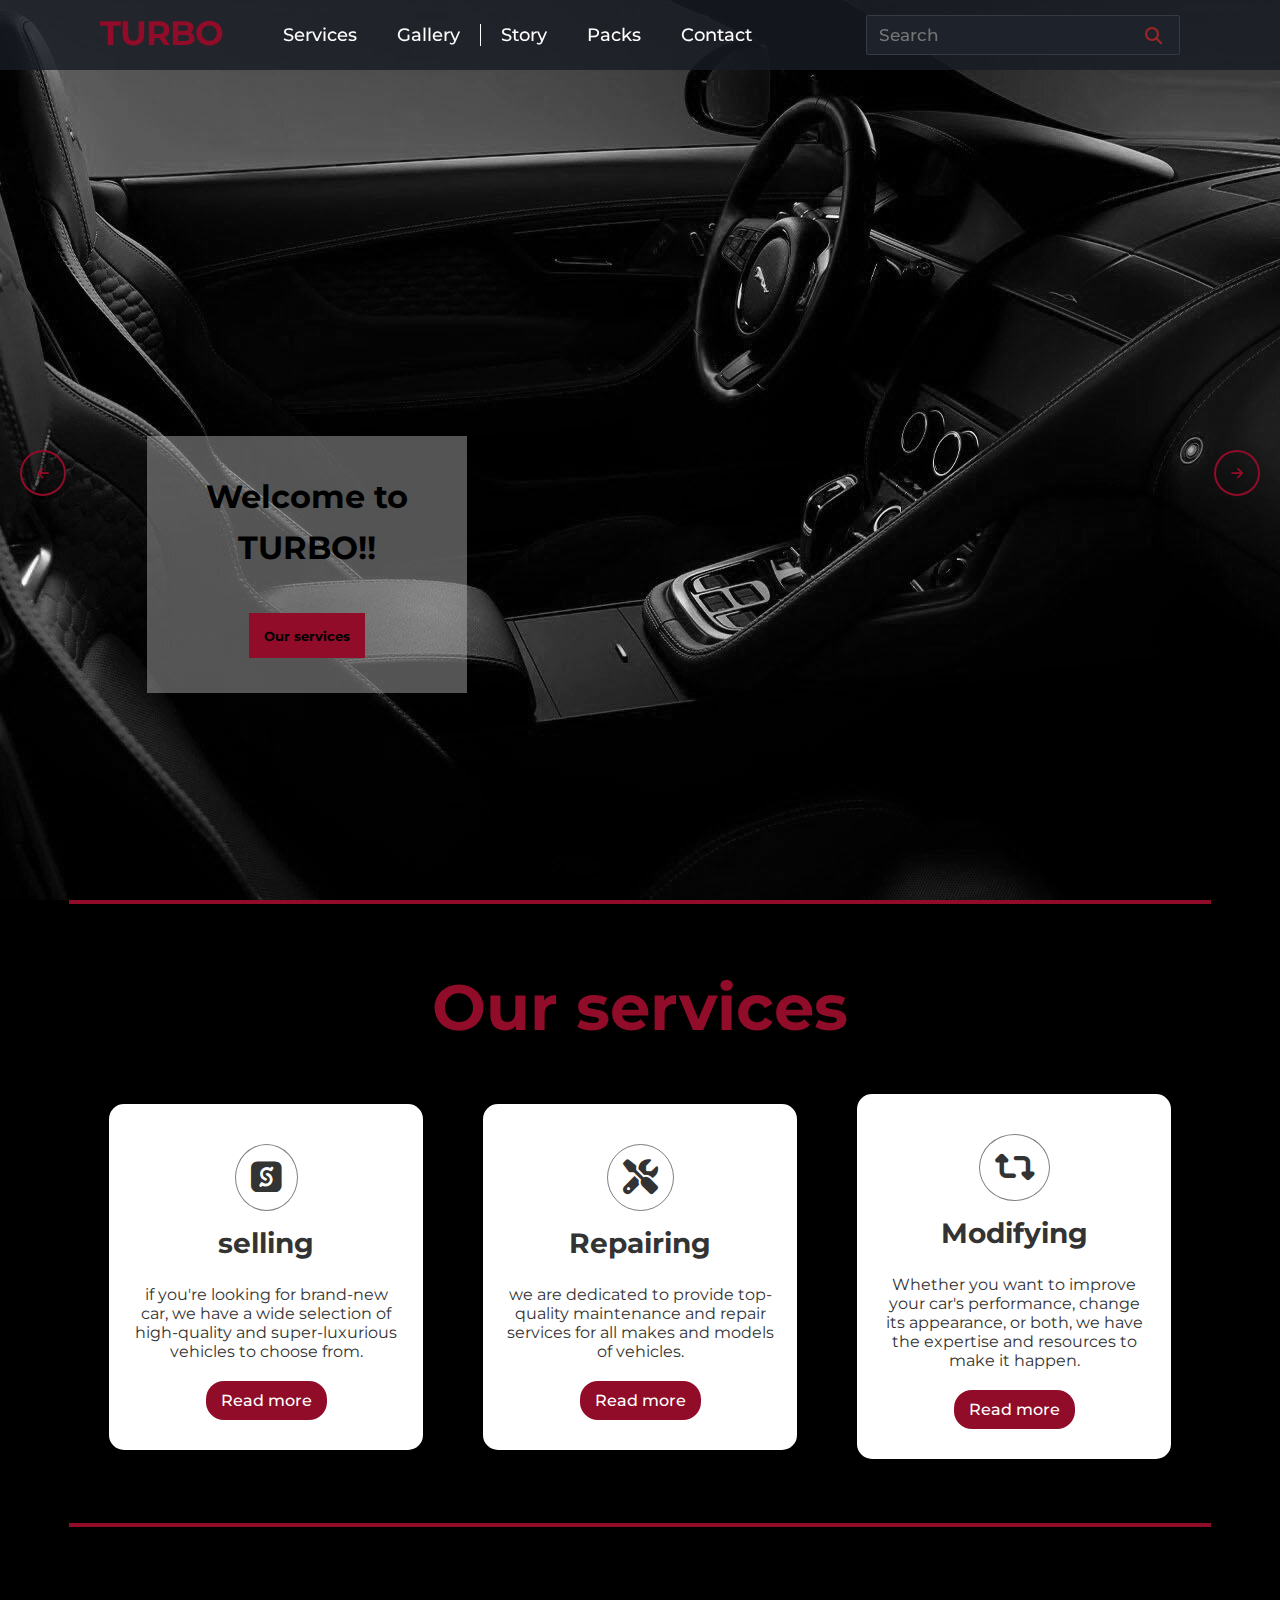
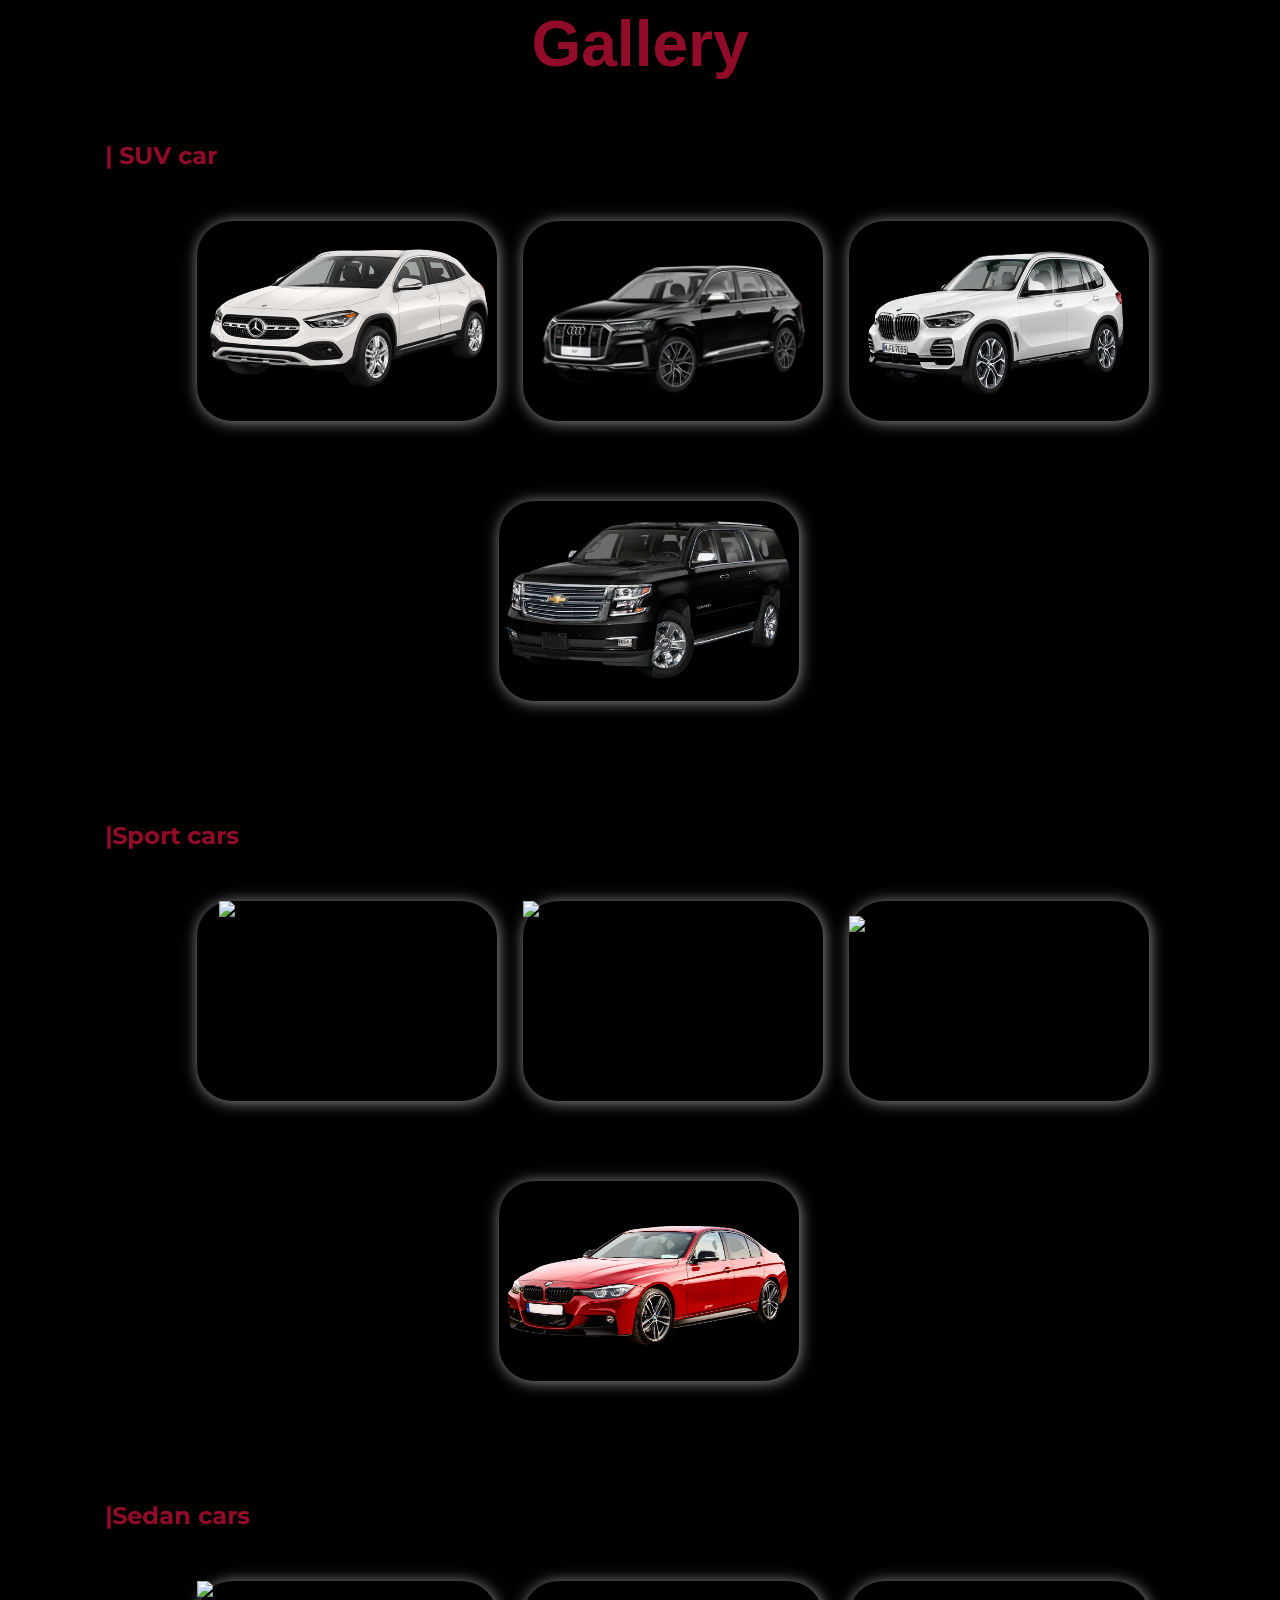
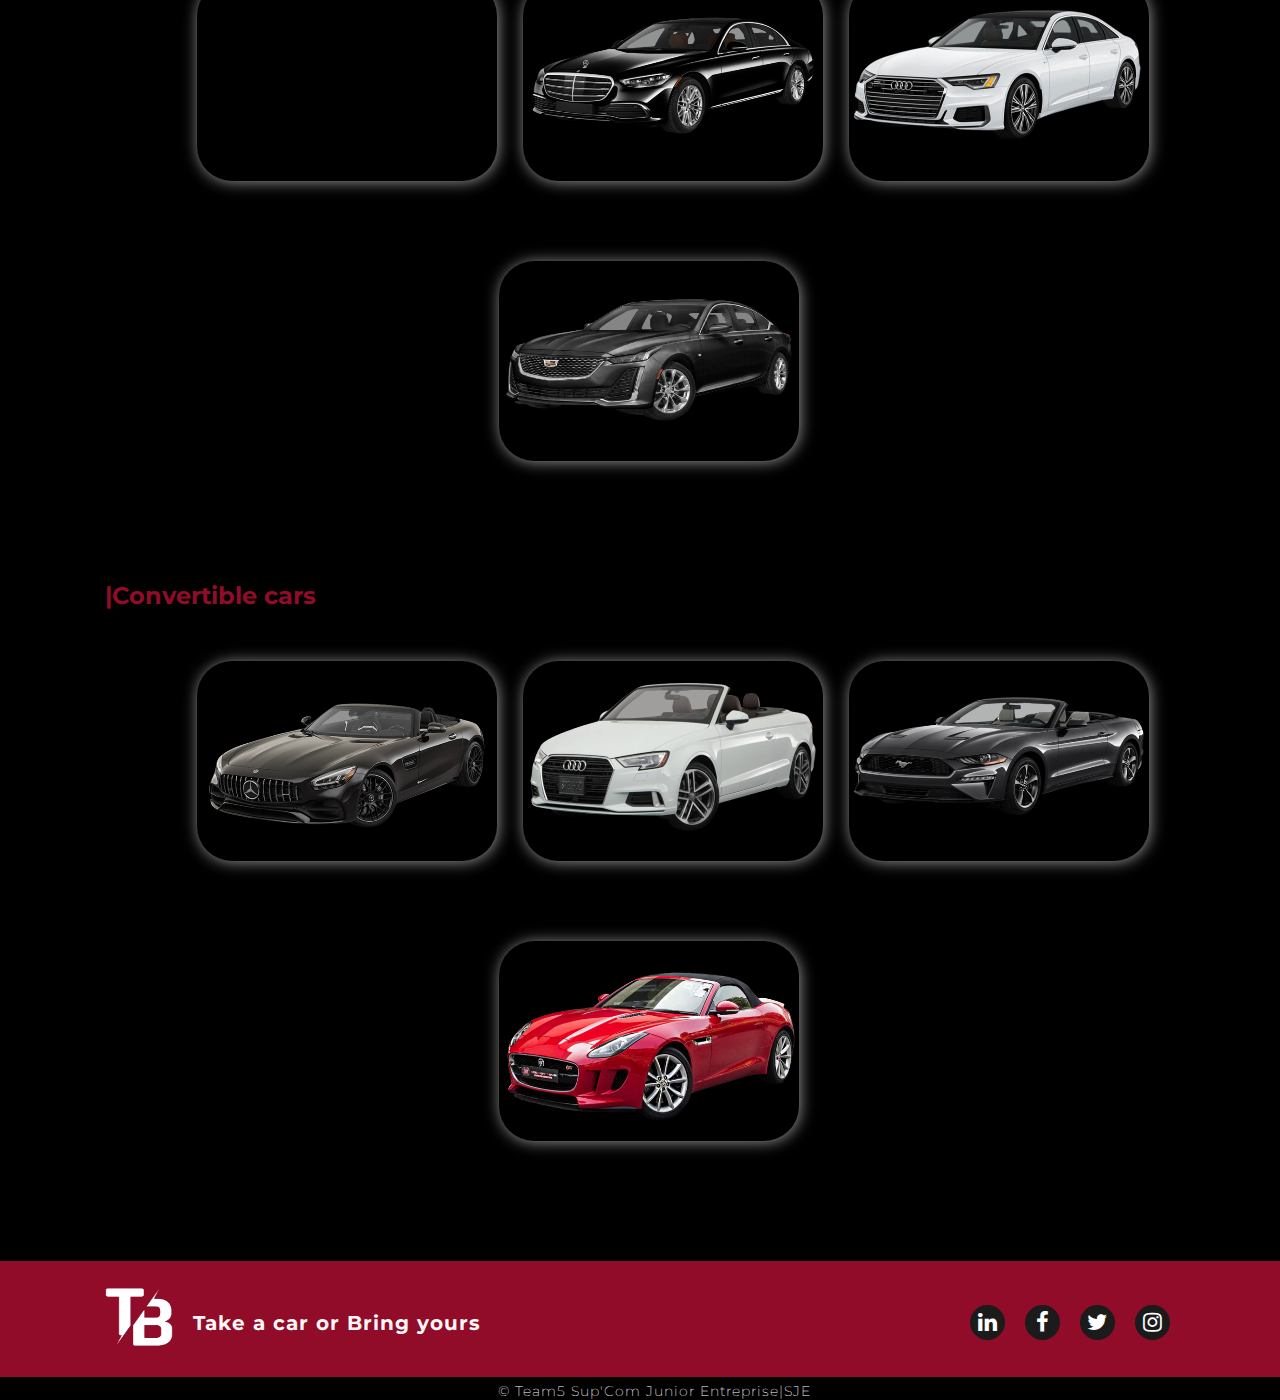
==== commit 3def3cf1: "test" ====
--- a/index.html
+++ b/index.html
@@ -72,7 +72,7 @@
             </div>
             <div class="slide current">
                 <div class="content">
-                    <h1>Welcome to TURBO!</h1>
+                    <h1>Welcome to TURBO!!</h1>
                     <a href="#our-services"><button type="text" class="our-services">Our services</button></a>
                 </div>
             </div>
